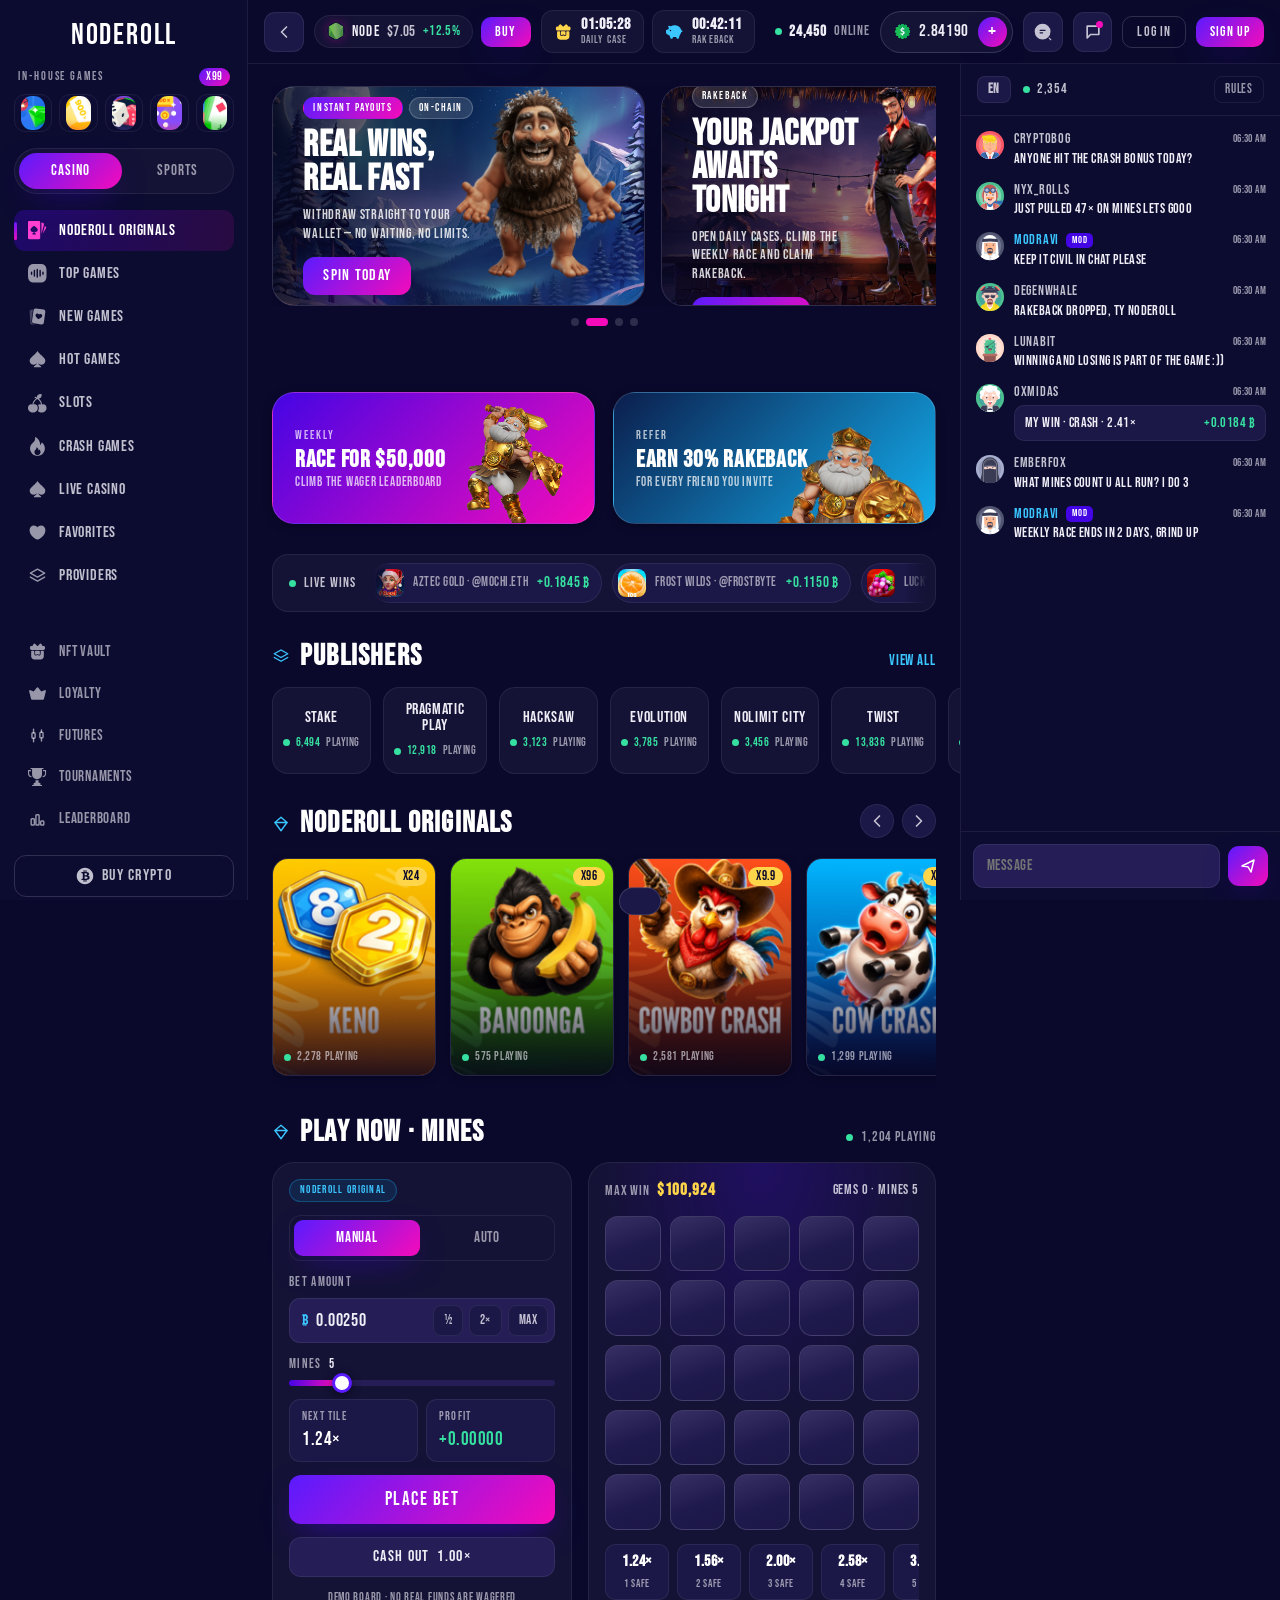
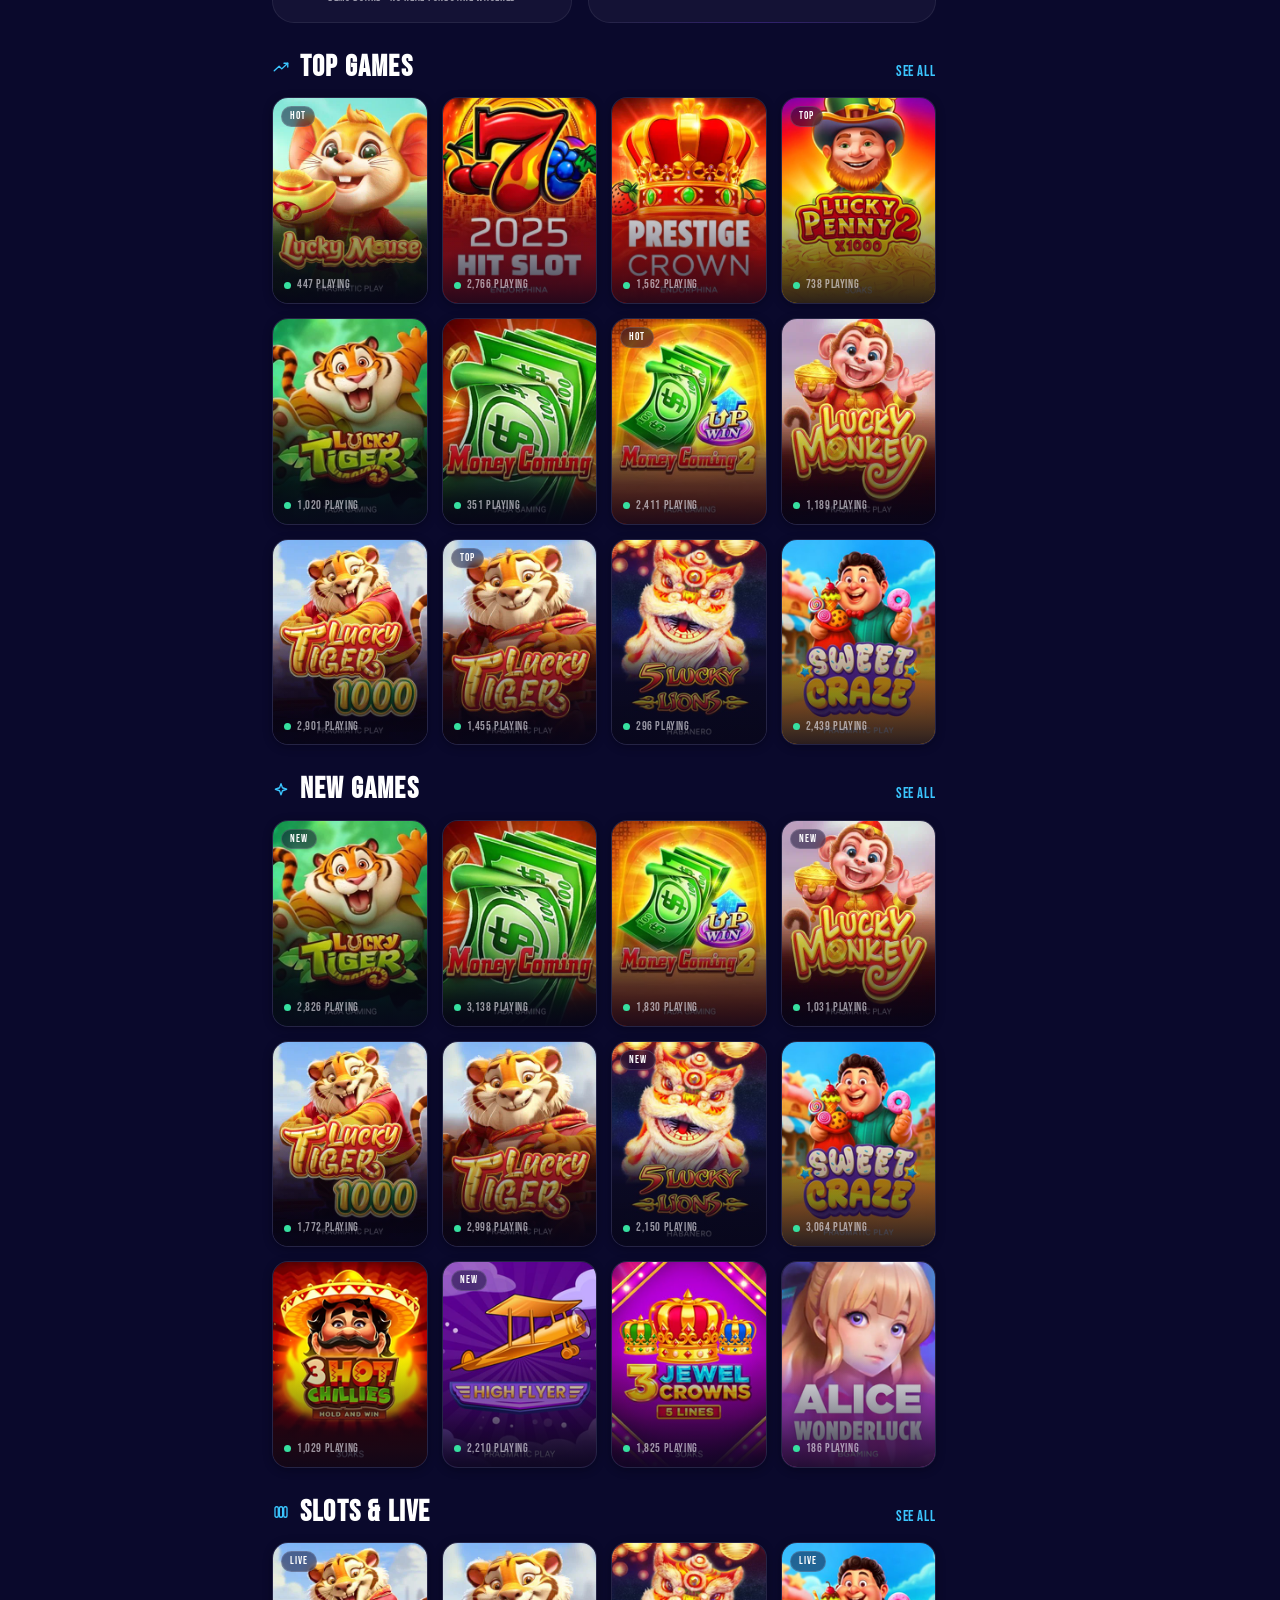
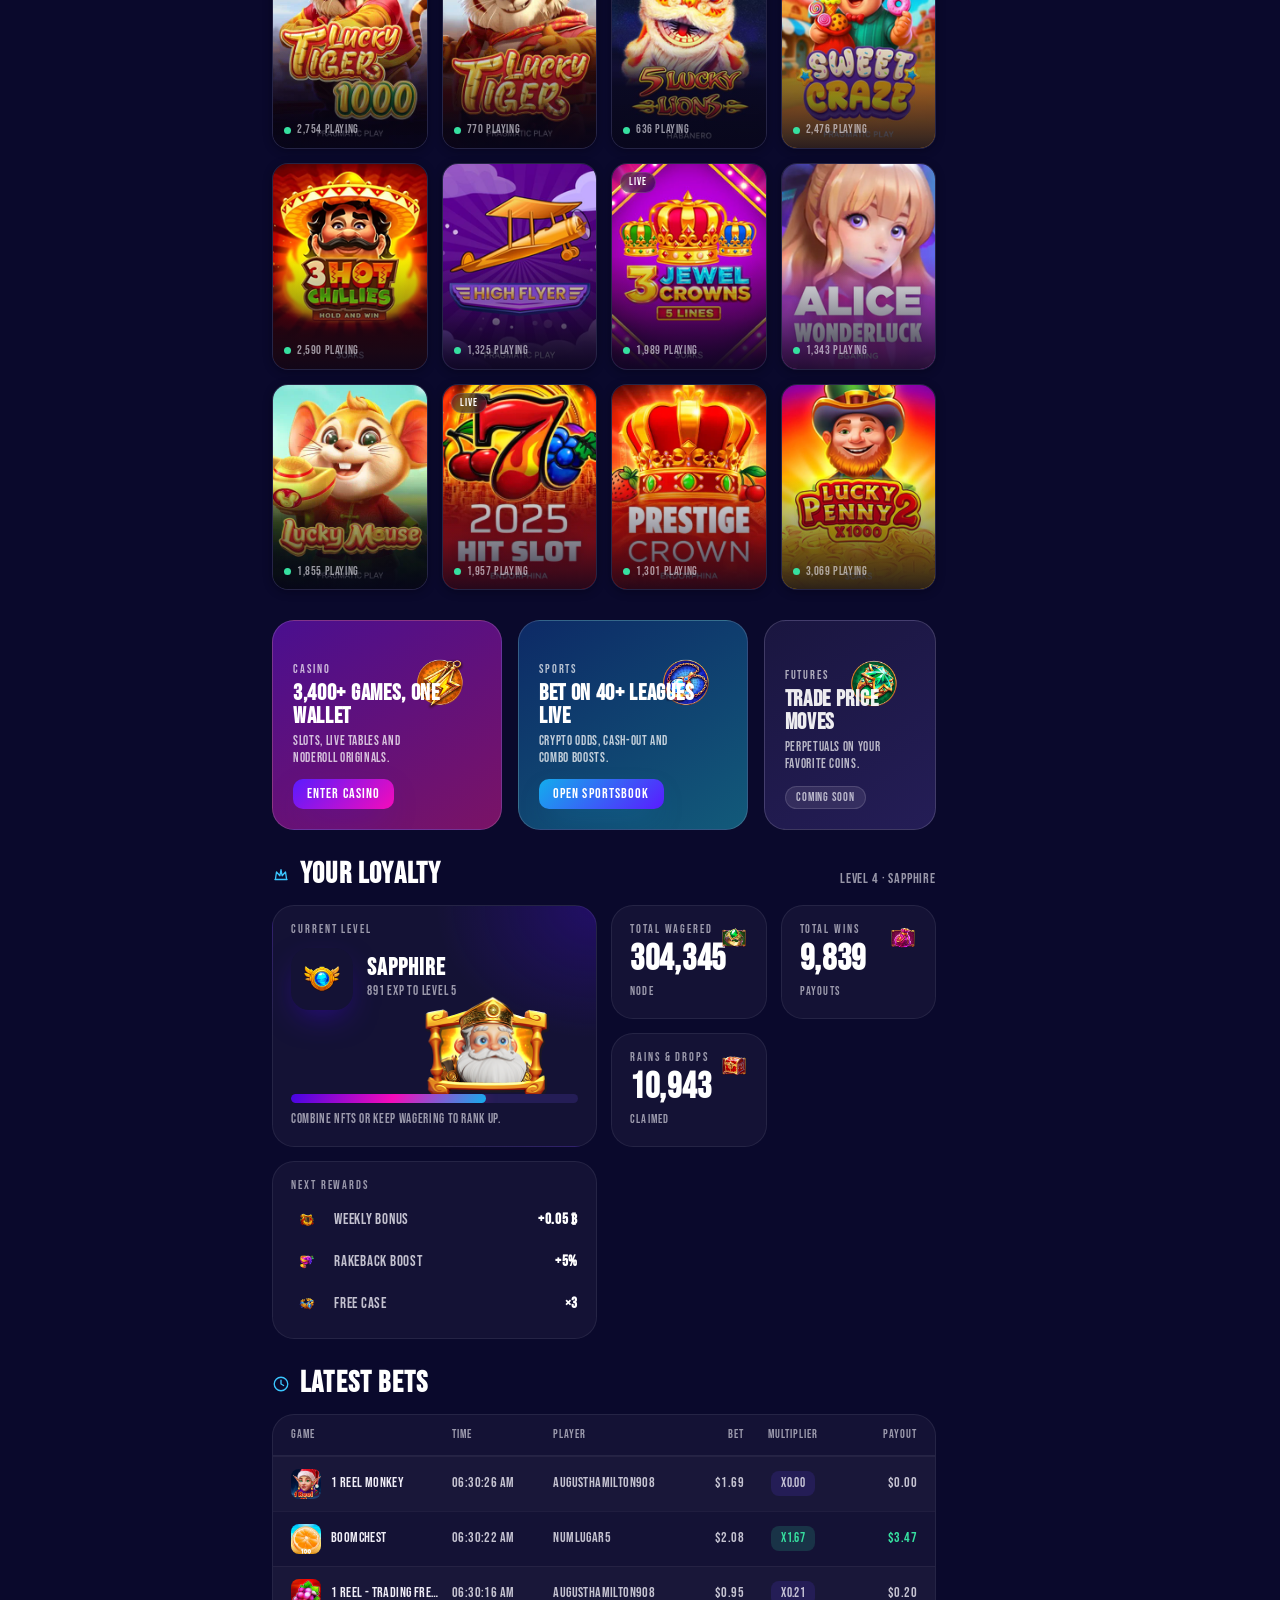
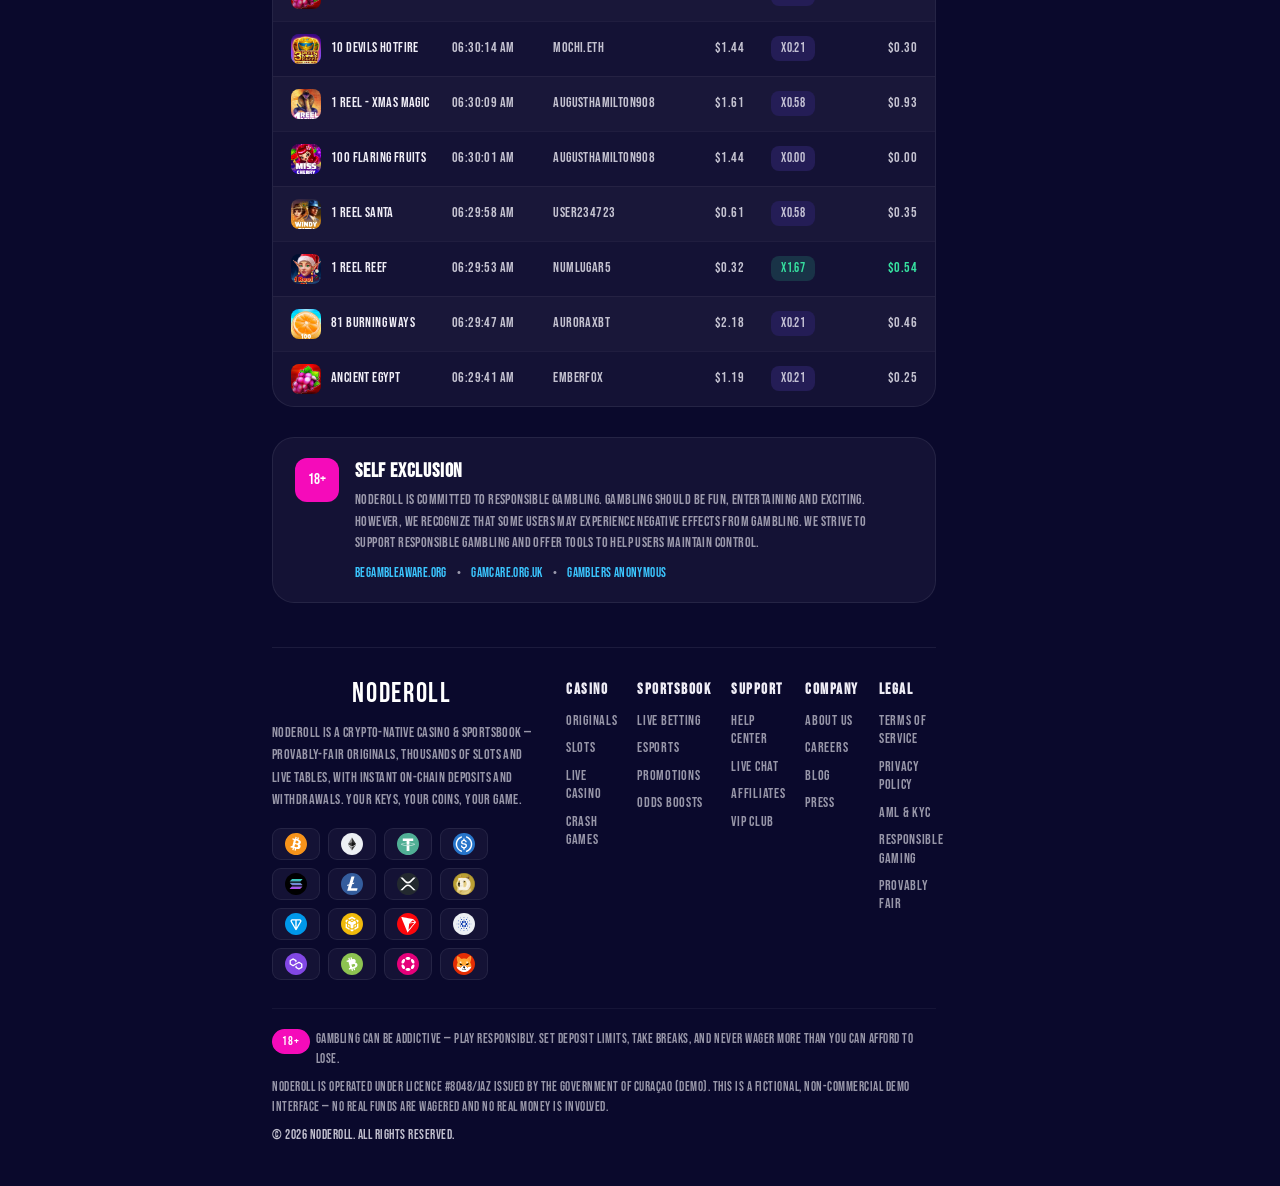
==== index.html @ e22263ff "Add publishers, latest bets, self-exclusion, sidebar actions + more - #1 Mines board characters (lef" ====
<!DOCTYPE html>
<html lang="en">
<head>
<meta charset="UTF-8" />
<meta name="viewport" content="width=device-width, initial-scale=1.0" />
<title>NodeRoll — Crypto Casino &amp; Sportsbook</title>
<meta name="description" content="NodeRoll — a crypto-native casino. Provably-fair originals, thousands of slots, live games and instant on-chain payouts." />
<meta name="color-scheme" content="dark" />
<meta name="theme-color" content="#0a092c" />

<link rel="preconnect" href="https://fonts.googleapis.com" />
<link rel="preconnect" href="https://fonts.gstatic.com" crossorigin />
<link href="https://fonts.googleapis.com/css2?family=Bebas+Neue&display=swap" rel="stylesheet" />
<link rel="stylesheet" href="assets/css/styles.css" />

<link rel="icon" href="data:image/svg+xml,%3Csvg xmlns='http://www.w3.org/2000/svg' viewBox='0 0 32 32'%3E%3Cdefs%3E%3ClinearGradient id='g' x1='0' y1='0' x2='1' y2='1'%3E%3Cstop offset='0' stop-color='%234405e4'/%3E%3Cstop offset='.55' stop-color='%23f50bba'/%3E%3Cstop offset='1' stop-color='%2313aded'/%3E%3C/linearGradient%3E%3C/defs%3E%3Crect x='2' y='2' width='28' height='28' rx='9' fill='url(%23g)'/%3E%3Cg fill='%230a092c'%3E%3Ccircle cx='12' cy='12' r='2.4'/%3E%3Ccircle cx='20' cy='12' r='2.4'/%3E%3Ccircle cx='12' cy='20' r='2.4'/%3E%3Ccircle cx='20' cy='20' r='2.4'/%3E%3C/g%3E%3C/svg%3E" />
</head>
<body>

<!-- ===================== ICON SPRITE (outline, 24x24) ===================== -->
<svg width="0" height="0" style="position:absolute" aria-hidden="true" focusable="false"><defs>
<symbol id="ic-diamond" viewBox="0 0 24 24"><path d="M12 3 20 10 12 21 4 10Z"/><path d="M4 10h16"/></symbol>
<symbol id="ic-trend" viewBox="0 0 24 24"><path d="M3 17 9.5 11l3.5 3.5L21 7"/><path d="M16 7h5v5"/></symbol>
<symbol id="ic-sparkle" viewBox="0 0 24 24"><path d="M12 3.5 13.9 9 19.5 11 13.9 13 12 18.5 10.1 13 4.5 11 10.1 9Z"/></symbol>
<symbol id="ic-flame" viewBox="0 0 24 24"><path d="M12 3c3 3.5 5 6 5 9a5 5 0 0 1-10 0c0-1.4.6-2.6 1.7-3.6C10 11 12 9.2 12 3Z"/></symbol>
<symbol id="ic-slots" viewBox="0 0 24 24"><rect x="4" y="5" width="4.4" height="14" rx="2"/><rect x="9.8" y="5" width="4.4" height="14" rx="2"/><rect x="15.6" y="5" width="4.4" height="14" rx="2"/></symbol>
<symbol id="ic-rocket" viewBox="0 0 24 24"><path d="M5 19c0-3 1-5.5 3.2-7.7C11 8.5 15 6.5 19.5 6.5 19.5 11 17.5 15 14.7 17.8 12.5 20 10 21 7 21"/><circle cx="14.5" cy="9.5" r="1.6"/><path d="M5 19l2.5-1M5 19l1-2.5"/></symbol>
<symbol id="ic-live" viewBox="0 0 24 24"><circle cx="12" cy="12" r="2.4"/><path d="M7.6 7.6a6 6 0 0 0 0 8.8M16.4 7.6a6 6 0 0 1 0 8.8"/></symbol>
<symbol id="ic-star" viewBox="0 0 24 24"><path d="M12 4 14.3 9.2 20 9.7 15.7 13.5 17 19 12 16.2 7 19 8.3 13.5 4 9.7 9.7 9.2Z"/></symbol>
<symbol id="ic-layers" viewBox="0 0 24 24"><path d="M12 4 21 9 12 14 3 9Z"/><path d="M3 14l9 5 9-5"/></symbol>
<symbol id="ic-hexagon" viewBox="0 0 24 24"><path d="M12 3 20 7.5v9L12 21 4 16.5v-9Z"/></symbol>
<symbol id="ic-crown" viewBox="0 0 24 24"><path d="M4 18h16M4.5 18 6 8l4.5 5L12 5l1.5 8L18 8l1.5 10"/></symbol>
<symbol id="ic-candles" viewBox="0 0 24 24"><path d="M7 4v4.5M7 15.5V20M17 5v3M17 15v4"/><rect x="5" y="8.5" width="4" height="7" rx="1.2"/><rect x="15" y="8" width="4" height="7" rx="1.2"/></symbol>
<symbol id="ic-trophy" viewBox="0 0 24 24"><path d="M8 4h8v4a4 4 0 0 1-8 0Z"/><path d="M8 6H5a3 3 0 0 0 3 3M16 6h3a3 3 0 0 1-3 3M12 12v4M9 20h6M10 16h4"/></symbol>
<symbol id="ic-rank" viewBox="0 0 24 24"><rect x="4" y="11" width="4" height="8" rx="1"/><rect x="10" y="6" width="4" height="13" rx="1"/><rect x="16" y="14" width="4" height="5" rx="1"/></symbol>
<symbol id="ic-dice" viewBox="0 0 24 24"><rect x="4" y="4" width="16" height="16" rx="4"/><circle cx="9" cy="9" r="1.3" fill="currentColor"/><circle cx="15" cy="15" r="1.3" fill="currentColor"/><circle cx="12" cy="12" r="1.3" fill="currentColor"/></symbol>
<symbol id="ic-plinko" viewBox="0 0 24 24"><g fill="currentColor"><circle cx="12" cy="5" r="1.2"/><circle cx="9" cy="10" r="1.2"/><circle cx="15" cy="10" r="1.2"/><circle cx="6" cy="15" r="1.2"/><circle cx="12" cy="15" r="1.2"/><circle cx="18" cy="15" r="1.2"/></g><path d="M5 20h14"/></symbol>
<symbol id="ic-cards" viewBox="0 0 24 24"><rect x="7" y="5" width="10" height="14" rx="2"/><path d="M12 15.5 9.2 12.8a1.9 1.9 0 1 1 2.8-1 1.9 1.9 0 1 1 2.8 1Z" fill="currentColor"/></symbol>
<symbol id="ic-gift" viewBox="0 0 24 24"><rect x="4" y="9" width="16" height="11" rx="2"/><path d="M4 13h16M12 9v11M12 9C9.5 9 7.5 4.5 12 6.2 16.5 4.5 14.5 9 12 9Z"/></symbol>
<symbol id="ic-spade" viewBox="0 0 24 24"><path d="M12 4c3 4 7 6 7 9a3.4 3.4 0 0 1-5.6 2.6C13.6 17.4 14 18.6 15.2 20H8.8c1.2-1.4 1.6-2.6 1.8-4.4A3.4 3.4 0 0 1 5 13c0-3 4-5 7-9Z" fill="currentColor"/></symbol>
<symbol id="ic-ball" viewBox="0 0 24 24"><circle cx="12" cy="12" r="8"/><path d="M12 8.2 15 10.4 13.9 14h-3.8L9 10.4Z" fill="currentColor"/><path d="M12 4v4.2M5 9.5l3.8 2.8M19 9.5l-3.8 2.8M8.2 19l1.9-5M15.8 19l-1.9-5"/></symbol>
<symbol id="ic-coin" viewBox="0 0 24 24"><circle cx="12" cy="12" r="8"/><path d="M10 9h3.5a1.8 1.8 0 0 1 0 3.6H10M10 12.6h4a1.8 1.8 0 0 1 0 3.4H10V8.5"/></symbol>
<symbol id="ic-search" viewBox="0 0 24 24"><circle cx="11" cy="11" r="7"/><path d="m20 20-3.2-3.2"/></symbol>
<symbol id="ic-chat" viewBox="0 0 24 24"><path d="M5 5h14v10H9l-4 4Z"/></symbol>
<symbol id="ic-menu" viewBox="0 0 24 24"><path d="M4 7h16M4 12h16M4 17h16"/></symbol>
<symbol id="ic-chevL" viewBox="0 0 24 24"><path d="m15 6-6 6 6 6"/></symbol>
<symbol id="ic-chevR" viewBox="0 0 24 24"><path d="m9 6 6 6-6 6"/></symbol>
<symbol id="ic-send" viewBox="0 0 24 24"><path d="M4 12 20 4l-4 16-4-7-8-1Z"/></symbol>
<symbol id="ic-wheel" viewBox="0 0 24 24"><circle cx="12" cy="12" r="8"/><path d="M12 4v16M4 12h16M6.3 6.3 17.7 17.7M17.7 6.3 6.3 17.7"/></symbol>
<symbol id="ic-headset" viewBox="0 0 24 24"><path d="M5 13a7 7 0 0 1 14 0"/><rect x="3.5" y="13" width="3.5" height="6" rx="1.4"/><rect x="17" y="13" width="3.5" height="6" rx="1.4"/><path d="M19 19a3 3 0 0 1-3 3h-2.5"/></symbol>
<symbol id="ic-globe" viewBox="0 0 24 24"><circle cx="12" cy="12" r="9"/><path d="M3 12h18M12 3c2.6 2.7 2.6 15.3 0 18M12 3c-2.6 2.7-2.6 15.3 0 18"/></symbol>
<symbol id="ic-shield" viewBox="0 0 24 24"><path d="M12 3 20 6v6c0 4.4-3.2 7.6-8 9-4.8-1.4-8-4.6-8-9V6Z"/></symbol>
<symbol id="ic-clock" viewBox="0 0 24 24"><circle cx="12" cy="12" r="9"/><path d="M12 7v5l3.5 2"/></symbol>
<symbol id="ic-grid" viewBox="0 0 24 24"><rect x="4" y="4" width="7" height="7" rx="1.6"/><rect x="13" y="4" width="7" height="7" rx="1.6"/><rect x="4" y="13" width="7" height="7" rx="1.6"/><rect x="13" y="13" width="7" height="7" rx="1.6"/></symbol>
</defs></svg>

<a class="skip-link" href="#lobby">Skip to content</a>

<div class="app">

  <!-- ============================= SIDEBAR ============================= -->
  <aside class="sidebar" id="sidebar" aria-label="Primary">
    <div class="sidebar__inner">

      <a class="logo" href="#" aria-label="NodeRoll home">NodeRoll</a>

      <section class="ingames" aria-label="In-house games">
        <div class="ingames__head">
          <span class="eyebrow">In-house games</span>
          <span class="chip chip--mini">x99</span>
        </div>
        <div class="ingames__strip" id="ingameStrip"><!-- JS --></div>
      </section>

      <div class="seg" role="tablist" aria-label="Mode">
        <button class="seg__btn is-active" role="tab" aria-selected="true" data-mode="casino">Casino</button>
        <button class="seg__btn" role="tab" aria-selected="false" data-mode="sports">Sports</button>
      </div>

      <nav class="nav" aria-label="Casino sections">
        <a class="nav__item is-active" href="#originals" data-nav="originals"><span class="nav__ic"><svg class="ic"><use href="#ic-diamond"/></svg></span> NodeRoll Originals</a>
        <a class="nav__item" href="#top" data-nav="top-games"><span class="nav__ic"><svg class="ic"><use href="#ic-trend"/></svg></span> Top Games</a>
        <a class="nav__item" href="#new" data-nav="new-games"><span class="nav__ic"><svg class="ic"><use href="#ic-sparkle"/></svg></span> New Games</a>
        <a class="nav__item" href="#top" data-nav="hot-games"><span class="nav__ic"><svg class="ic"><use href="#ic-flame"/></svg></span> Hot Games</a>
        <a class="nav__item" href="#slots" data-nav="slots"><span class="nav__ic"><svg class="ic"><use href="#ic-slots"/></svg></span> Slots</a>
        <a class="nav__item" href="#originals" data-nav="crash-games"><span class="nav__ic"><svg class="ic"><use href="#ic-rocket"/></svg></span> Crash Games</a>
        <a class="nav__item" href="#slots" data-nav="live-casino"><span class="nav__ic"><svg class="ic"><use href="#ic-live"/></svg></span> Live Casino</a>
        <a class="nav__item" href="#top" data-nav="favorites"><span class="nav__ic"><svg class="ic"><use href="#ic-star"/></svg></span> Favorites</a>
        <a class="nav__item" href="#slots" data-nav="providers"><span class="nav__ic"><svg class="ic"><use href="#ic-layers"/></svg></span> Providers</a>
      </nav>

      <div class="nav__divider"></div>

      <nav class="nav nav--secondary" aria-label="More">
        <a class="nav__item" href="#loyalty" data-nav="nft-vault"><span class="nav__ic"><svg class="ic"><use href="#ic-hexagon"/></svg></span> NFT Vault</a>
        <a class="nav__item" href="#loyalty" data-nav="loyalty"><span class="nav__ic"><svg class="ic"><use href="#ic-crown"/></svg></span> Loyalty</a>
        <a class="nav__item" href="#promos" data-nav="futures"><span class="nav__ic"><svg class="ic"><use href="#ic-candles"/></svg></span> Futures</a>
        <a class="nav__item" href="#promos" data-nav="tournaments"><span class="nav__ic"><svg class="ic"><use href="#ic-trophy"/></svg></span> Tournaments</a>
        <a class="nav__item" href="#loyalty" data-nav="leaderboard"><span class="nav__ic"><svg class="ic"><use href="#ic-rank"/></svg></span> Leaderboard</a>
      </nav>

      <a class="btn btn--ghost btn--block buycrypto" href="#" data-ui="buy-crypto"><svg class="ic"><use href="#ic-coin"/></svg> Buy Crypto</a>

      <div class="sidebar__actions">
        <button class="sbtn" type="button"><svg class="ic"><use href="#ic-headset"/></svg> Support</button>
        <button class="sbtn" type="button"><svg class="ic"><use href="#ic-globe"/></svg> English</button>
      </div>

      <div class="sidebar__foot">
        <a href="#">Terms</a><span aria-hidden="true">·</span><a href="#">Privacy</a><span aria-hidden="true">·</span><a href="#">Fairness</a>
      </div>
    </div>
  </aside>

  <!-- ============================ MAIN REGION ========================== -->
  <div class="main-region">

    <header class="topbar">
      <button class="iconbtn topbar__menu" id="menuBtn" data-topnav="menu" aria-label="Toggle navigation" aria-expanded="false"><svg class="ic"><use href="#ic-menu"/></svg></button>
      <button class="iconbtn topbar__collapse" id="sidebarToggle" aria-label="Collapse sidebar" aria-expanded="true"><svg class="ic"><use href="#ic-chevL"/></svg></button>

      <div class="coin">
        <span class="coin__mark" data-ui="node" aria-hidden="true"></span>
        <span class="coin__name">NODE</span>
        <span class="coin__price">$7.05</span>
        <span class="coin__delta">+12.5%</span>
      </div>
      <a class="btn btn--primary btn--sm coin__buy" href="#">Buy</a>

      <div class="gifts" aria-label="Active bonuses">
        <div class="gift"><span class="gift__ic" data-topnav="daily-case"><svg class="ic"><use href="#ic-gift"/></svg></span><span class="gift__t"><b data-countdown="3935">01:05:35</b><small>Daily case</small></span></div>
        <div class="gift gift--alt"><span class="gift__ic" data-topnav="rakeback"><svg class="ic"><use href="#ic-coin"/></svg></span><span class="gift__t"><b data-countdown="2538">00:42:18</b><small>Rakeback</small></span></div>
      </div>

      <div class="topbar__spacer"></div>

      <div class="onlinestat" title="Players online"><span class="dot dot--live"></span><b id="onlineCount">24,318</b> online</div>

      <div class="balance">
        <span class="balance__cur" data-ui="currency" aria-hidden="true">₿</span>
        <span class="balance__amt" id="balanceAmt">2.84190</span>
        <button class="balance__add" aria-label="Deposit">+</button>
      </div>

      <button class="iconbtn" data-topnav="search" aria-label="Search"><svg class="ic"><use href="#ic-search"/></svg></button>
      <button class="iconbtn iconbtn--chat" id="chatToggle" aria-label="Toggle chat" aria-expanded="true"><svg class="ic"><use href="#ic-chat"/></svg><span class="iconbtn__dot"></span></button>

      <a class="btn btn--ghost btn--sm hide-sm" href="#">Log in</a>
      <a class="btn btn--primary btn--sm" href="#">Sign up</a>
    </header>

    <div class="content-grid" id="contentGrid">

      <main class="content" id="lobby">

        <!-- ---------- HERO: layered peek-carousel (bg + character + text) ---------- -->
        <section class="hero" aria-label="Featured" id="hero">
          <div class="hero__track" id="heroTrack"><!-- JS: slides --></div>
          <div class="hero__dots" id="heroDots" aria-label="Choose banner"></div>
        </section>

        <div class="promo-row">
          <a class="spromo spromo--a" href="#" data-promo="race">
            <div class="spromo__txt"><span class="eyebrow">Weekly</span><h3>Race for $50,000</h3><p>Climb the wager leaderboard</p></div>
          </a>
          <a class="spromo spromo--b" href="#" data-promo="refer">
            <div class="spromo__txt"><span class="eyebrow">Refer</span><h3>Earn 30% rakeback</h3><p>For every friend you invite</p></div>
          </a>
        </div>

        <!-- ---------------------- WINNERS LIVE FEED ---------------------- -->
        <section class="ticker" aria-label="Live wins">
          <span class="ticker__label"><span class="dot dot--live"></span> Live wins</span>
          <div class="ticker__viewport"><ul class="ticker__track" id="winTrack"><!-- JS --></ul></div>
        </section>

        <!-- ----------------------- GAME PUBLISHERS ----------------------- -->
        <section class="section" id="publishers">
          <div class="section__head"><h2 class="section__title"><svg class="ic section__ic"><use href="#ic-layers"/></svg>Publishers</h2><a class="section__all" href="#">View all</a></div>
          <div class="pubs" id="pubRow">
            <a class="pub" href="#" data-publisher="stake"><span class="pub__logo">Stake</span><span class="pub__meta"><span class="dot dot--live"></span><b>0</b> playing</span></a>
            <a class="pub" href="#" data-publisher="pragmatic"><span class="pub__logo">Pragmatic Play</span><span class="pub__meta"><span class="dot dot--live"></span><b>0</b> playing</span></a>
            <a class="pub" href="#" data-publisher="hacksaw"><span class="pub__logo">Hacksaw</span><span class="pub__meta"><span class="dot dot--live"></span><b>0</b> playing</span></a>
            <a class="pub" href="#" data-publisher="evolution"><span class="pub__logo">Evolution</span><span class="pub__meta"><span class="dot dot--live"></span><b>0</b> playing</span></a>
            <a class="pub" href="#" data-publisher="nolimit"><span class="pub__logo">Nolimit City</span><span class="pub__meta"><span class="dot dot--live"></span><b>0</b> playing</span></a>
            <a class="pub" href="#" data-publisher="twist"><span class="pub__logo">Twist</span><span class="pub__meta"><span class="dot dot--live"></span><b>0</b> playing</span></a>
            <a class="pub" href="#" data-publisher="massive"><span class="pub__logo">Massive</span><span class="pub__meta"><span class="dot dot--live"></span><b>0</b> playing</span></a>
            <a class="pub" href="#" data-publisher="paperclip"><span class="pub__logo">Paperclip</span><span class="pub__meta"><span class="dot dot--live"></span><b>0</b> playing</span></a>
          </div>
        </section>

        <!-- ----------------------- NODEROLL ORIGINALS --------------------- -->
        <section class="section" id="originals">
          <div class="section__head">
            <h2 class="section__title"><svg class="ic section__ic"><use href="#ic-diamond"/></svg>NodeRoll Originals</h2>
            <div class="rail__nav">
              <button class="iconbtn iconbtn--round" data-rail="origRail" data-dir="-1" aria-label="Scroll left"><svg class="ic"><use href="#ic-chevL"/></svg></button>
              <button class="iconbtn iconbtn--round" data-rail="origRail" data-dir="1" aria-label="Scroll right"><svg class="ic"><use href="#ic-chevR"/></svg></button>
            </div>
          </div>
          <div class="rail" id="origRail"><!-- JS --></div>
        </section>

        <!-- --------------------- FEATURED: MINES BOARD -------------------- -->
        <section class="section" id="play" aria-label="Featured game — Mines">
          <div class="section__head">
            <h2 class="section__title"><svg class="ic section__ic"><use href="#ic-diamond"/></svg>Play now · Mines</h2>
            <span class="section__meta"><span class="dot dot--live"></span> 1,204 playing</span>
          </div>

          <div class="game">
            <form class="panel" id="minesPanel" autocomplete="off" onsubmit="return false">
              <span class="panel__tag">NodeRoll Original</span>
              <div class="seg seg--full" role="group" aria-label="Bet mode">
                <button class="seg__btn is-active" type="button">Manual</button>
                <button class="seg__btn" type="button">Auto</button>
              </div>

              <label class="field">
                <span class="field__label">Bet amount</span>
                <span class="field__row">
                  <span class="field__cur" aria-hidden="true">₿</span>
                  <input class="field__input" id="betInput" inputmode="decimal" value="0.00250" aria-label="Bet amount" />
                  <button class="field__chip" type="button" data-bet="half">½</button>
                  <button class="field__chip" type="button" data-bet="double">2×</button>
                  <button class="field__chip" type="button" data-bet="max">Max</button>
                </span>
              </label>

              <label class="field">
                <span class="field__label">Mines <em id="mineCountLabel">5</em></span>
                <input class="range" id="mineRange" type="range" min="1" max="24" value="5" aria-label="Number of mines" />
              </label>

              <dl class="payout">
                <div><dt>Next tile</dt><dd id="nextMult">1.21×</dd></div>
                <div><dt>Profit</dt><dd id="profitOut">+0.00053</dd></div>
              </dl>

              <button class="btn btn--primary btn--block btn--lg" id="betBtn" type="button">Place bet</button>
              <button class="btn btn--quiet btn--block" id="cashBtn" type="button" hidden>Cash out <span id="cashMult">1.00×</span></button>
              <p class="panel__note">Demo board · no real funds are wagered</p>
            </form>

            <div class="board">
              <span class="board__char board__char--left" data-mines="left" aria-hidden="true"></span>
              <span class="board__char board__char--right" data-mines="right" aria-hidden="true"></span>
              <div class="board__top">
                <span class="board__win">Max win <b>$100,924</b></span>
                <span class="board__safe" id="safeCount">Gems 0 · Mines 5</span>
              </div>
              <div class="mines" id="minesGrid" aria-label="Mines board"><!-- JS --></div>
              <div class="multibar" id="multibar"><!-- JS --></div>
            </div>
          </div>
        </section>

        <!-- -------------------------- TOP GAMES -------------------------- -->
        <section class="section" id="top">
          <div class="section__head"><h2 class="section__title"><svg class="ic section__ic"><use href="#ic-trend"/></svg>Top Games</h2><a class="section__all" href="#">See all</a></div>
          <div class="grid" id="topGrid"><!-- JS --></div>
        </section>

        <section class="section" id="new">
          <div class="section__head"><h2 class="section__title"><svg class="ic section__ic"><use href="#ic-sparkle"/></svg>New Games</h2><a class="section__all" href="#">See all</a></div>
          <div class="grid" id="newGrid"><!-- JS --></div>
        </section>

        <section class="section" id="slots">
          <div class="section__head"><h2 class="section__title"><svg class="ic section__ic"><use href="#ic-slots"/></svg>Slots &amp; Live</h2><a class="section__all" href="#">See all</a></div>
          <div class="grid" id="slotGrid"><!-- JS --></div>
        </section>

        <!-- ----------------- PROMO TRIO (distinct, not generic) ---------- -->
        <section class="section" id="promos">
          <div class="promos">
            <a class="pcard pcard--casino" href="#">
              <span class="pcard__art" data-feature="casino"><svg class="ic"><use href="#ic-spade"/></svg></span>
              <div class="pcard__body">
                <span class="eyebrow">Casino</span><h3>3,400+ games, one wallet</h3>
                <p>Slots, live tables and NodeRoll originals.</p>
                <span class="btn btn--primary btn--sm">Enter casino</span>
              </div>
            </a>
            <a class="pcard pcard--sports" href="#">
              <span class="pcard__art" data-feature="sports"><svg class="ic"><use href="#ic-ball"/></svg></span>
              <div class="pcard__body">
                <span class="eyebrow">Sports</span><h3>Bet on 40+ leagues live</h3>
                <p>Crypto odds, cash-out and combo boosts.</p>
                <span class="btn btn--neon btn--sm">Open sportsbook</span>
              </div>
            </a>
            <div class="pcard pcard--soon" aria-disabled="true">
              <span class="pcard__art" data-feature="futures"><svg class="ic"><use href="#ic-candles"/></svg></span>
              <div class="pcard__body">
                <span class="eyebrow">Futures</span><h3>Trade price moves</h3>
                <p>Perpetuals on your favorite coins.</p>
                <span class="badge badge--soon">Coming soon</span>
              </div>
            </div>
          </div>
        </section>

        <!-- ------------------------ LOYALTY BENTO ------------------------ -->
        <section class="section" id="loyalty">
          <div class="section__head"><h2 class="section__title"><svg class="ic section__ic"><use href="#ic-crown"/></svg>Your loyalty</h2><span class="section__meta">Level 4 · Sapphire</span></div>
          <div class="bento">
            <article class="tile tile--level">
              <span class="eyebrow">Current level</span>
              <span class="level__char" data-level="character" aria-hidden="true"></span>
              <div class="level">
                <span class="level__badge" data-level="badge" aria-hidden="true">04</span>
                <div class="level__meta"><strong>Sapphire</strong><span>891 EXP to Level 5</span></div>
              </div>
              <div class="progress" role="progressbar" aria-valuenow="68" aria-valuemin="0" aria-valuemax="100" aria-label="Level progress"><span style="--p:68%"></span></div>
              <p class="tile__hint">Combine NFTs or keep wagering to rank up.</p>
            </article>

            <article class="tile tile--stat"><span class="tile__ic" data-stat="wagered" aria-hidden="true"></span><span class="eyebrow">Total wagered</span><strong id="statWager">304,345</strong><span class="tile__sub">NODE</span></article>
            <article class="tile tile--stat"><span class="tile__ic" data-stat="wins" aria-hidden="true"></span><span class="eyebrow">Total wins</span><strong>9,839</strong><span class="tile__sub">payouts</span></article>
            <article class="tile tile--stat"><span class="tile__ic" data-stat="drops" aria-hidden="true"></span><span class="eyebrow">Rains &amp; drops</span><strong>10,943</strong><span class="tile__sub">claimed</span></article>

            <article class="tile tile--rewards">
              <span class="eyebrow">Next rewards</span>
              <ul class="rewards">
                <li><span class="rewards__ic rewards__ic--1" data-reward="weekly-bonus"><svg class="ic"><use href="#ic-gift"/></svg></span> Weekly bonus <b>+0.05 ₿</b></li>
                <li><span class="rewards__ic rewards__ic--2" data-reward="rakeback-boost"><svg class="ic"><use href="#ic-coin"/></svg></span> Rakeback boost <b>+5%</b></li>
                <li><span class="rewards__ic rewards__ic--3" data-reward="free-case"><svg class="ic"><use href="#ic-star"/></svg></span> Free case <b>×3</b></li>
              </ul>
            </article>
          </div>
        </section>

        <!-- ----------------------- LATEST BETS --------------------------- -->
        <section class="section" id="latest">
          <div class="section__head"><h2 class="section__title"><svg class="ic section__ic"><use href="#ic-clock"/></svg>Latest bets</h2></div>
          <div class="bets">
            <div class="bets__head" role="row">
              <span>Game</span><span>Time</span><span>Player</span><span class="bets__num">Bet</span><span class="bets__mid">Multiplier</span><span class="bets__num">Payout</span>
            </div>
            <ul class="bets__body" id="betsBody"><!-- JS --></ul>
          </div>
        </section>

        <!-- ----------------------- SELF EXCLUSION ------------------------ -->
        <section class="section" id="responsible">
          <div class="excl">
            <span class="excl__ic" aria-hidden="true">18+</span>
            <div class="excl__body">
              <h3 class="excl__title">Self exclusion</h3>
              <p class="excl__txt">NodeRoll is committed to responsible gambling. Gambling should be fun, entertaining and exciting. However, we recognize that some users may experience negative effects from gambling. We strive to support responsible gambling and offer tools to help users maintain control.</p>
              <div class="excl__links"><a href="#">BeGambleAware.org</a><span aria-hidden="true">•</span><a href="#">GamCare.org.uk</a><span aria-hidden="true">•</span><a href="#">Gamblers Anonymous</a></div>
            </div>
          </div>
        </section>

        <footer class="footer">
          <div class="footer__top">
            <div class="footer__brand">
              <span class="logo footer__logo">NodeRoll</span>
              <p class="footer__desc">NodeRoll is a crypto-native casino &amp; sportsbook — provably-fair originals, thousands of slots and live tables, with instant on-chain deposits and withdrawals. Your keys, your coins, your game.</p>
              <div class="footer__pay" aria-label="Accepted crypto">
                <span class="pay" data-coin="btc">BTC</span>
                <span class="pay" data-coin="eth">ETH</span>
                <span class="pay" data-coin="usdt">USDT</span>
                <span class="pay" data-coin="usdc">USDC</span>
                <span class="pay" data-coin="sol">SOL</span>
                <span class="pay" data-coin="ltc">LTC</span>
                <span class="pay" data-coin="xrp">XRP</span>
                <span class="pay" data-coin="doge">DOGE</span>
                <span class="pay" data-coin="ton">TON</span>
                <span class="pay" data-coin="bnb">BNB</span>
                <span class="pay" data-coin="trx">TRX</span>
                <span class="pay" data-coin="ada">ADA</span>
                <span class="pay" data-coin="matic">MATIC</span>
                <span class="pay" data-coin="bch">BCH</span>
                <span class="pay" data-coin="dot">DOT</span>
                <span class="pay" data-coin="shiba">SHIB</span>
              </div>
            </div>
            <nav class="footer__nav" aria-label="Footer">
              <div class="footer__col">
                <h4 class="footer__h">Casino</h4>
                <a href="#originals">Originals</a><a href="#slots">Slots</a><a href="#slots">Live Casino</a><a href="#originals">Crash Games</a>
              </div>
              <div class="footer__col">
                <h4 class="footer__h">Sportsbook</h4>
                <a href="#">Live betting</a><a href="#">Esports</a><a href="#">Promotions</a><a href="#">Odds boosts</a>
              </div>
              <div class="footer__col">
                <h4 class="footer__h">Support</h4>
                <a href="#">Help center</a><a href="#">Live chat</a><a href="#">Affiliates</a><a href="#">VIP club</a>
              </div>
              <div class="footer__col">
                <h4 class="footer__h">Company</h4>
                <a href="#">About us</a><a href="#">Careers</a><a href="#">Blog</a><a href="#">Press</a>
              </div>
              <div class="footer__col">
                <h4 class="footer__h">Legal</h4>
                <a href="#">Terms of Service</a><a href="#">Privacy Policy</a><a href="#">AML &amp; KYC</a><a href="#">Responsible Gaming</a><a href="#">Provably Fair</a>
              </div>
            </nav>
          </div>
          <div class="footer__bar">
            <p class="footer__legal"><span class="badge badge--age">18+</span> Gambling can be addictive — play responsibly. Set deposit limits, take breaks, and never wager more than you can afford to lose.</p>
            <p class="footer__license">NodeRoll is operated under licence #8048/JAZ issued by the Government of Curaçao (demo). This is a fictional, non-commercial demo interface — no real funds are wagered and no real money is involved.</p>
            <p class="footer__copy">© 2026 NodeRoll. All rights reserved.</p>
          </div>
        </footer>

      </main>

      <!-- ------------------------------ CHAT ------------------------------ -->
      <aside class="chat" id="chat" aria-label="Community chat">
        <div class="chat__head">
          <span class="chat__lang"><b>EN</b></span>
          <span class="chat__online"><span class="dot dot--live"></span> 2,354</span>
          <button class="chat__rules" type="button">Rules</button>
        </div>
        <ul class="chat__list" id="chatList"><!-- JS --></ul>
        <form class="chat__input" id="chatForm" onsubmit="return false">
          <input id="chatField" placeholder="Message" aria-label="Chat message" maxlength="140" />
          <button class="chat__send" type="submit" aria-label="Send"><svg class="ic"><use href="#ic-send"/></svg></button>
        </form>
      </aside>

    </div><!-- /content-grid -->
  </div><!-- /main-region -->
</div><!-- /app -->

<div class="toast" id="toast" role="status" aria-live="polite"></div>

<script src="assets/js/art.js" defer></script>
<script src="assets/js/main.js" defer></script>
</body>
</html>
---- assets/css/styles.css ----
/* ============================================================
   NodeRoll — Crypto Casino
   Brand palette (exact):
     MIDNIGHT #0a092c   base / page background  (darkest)
     TWILIGHT #33264a   surfaces
     PLASMA   #4405e4   primary
     PULSE    #f50bba   accent
     NEON     #13aded   accent
     VAPOR    #efedf6   ink (light text)
   Font: Bebas Neue ONLY (all-caps display). Hierarchy is built
   from size · color · spacing · weight-substitutes, not families.
   ============================================================ */

/* ----------------------------- tokens ----------------------------- */
:root{
  /* brand */
  --midnight:#0a092c;
  --twilight:#33264a;
  --plasma:#4405e4;
  --pulse:#f50bba;
  --neon:#13aded;
  --vapor:#efedf6;

  /* surfaces derived between midnight and twilight (cool, on-hue) */
  --bg:#0a092c;
  --bg-2:#0c0b30;
  --surface:#141235;
  --surface-2:#1b1746;
  --surface-3:#241d56;       /* inputs / hover, toward twilight */
  --raised:#2a2150;

  /* lines */
  --line:rgba(239,237,246,.08);
  --line-2:rgba(239,237,246,.16);
  --line-soft:rgba(239,237,246,.05);

  /* ink (contrast-checked on --bg) */
  --ink:#efedf6;
  --ink-2:rgba(239,237,246,.80);
  --ink-3:rgba(239,237,246,.62);

  /* lighter brand tints for gradients/glow */
  --plasma-1:#5a1bff;
  --pulse-1:#ff3fd0;
  --neon-1:#3bc6ff;

  /* gradients */
  --grad-primary:linear-gradient(135deg,var(--plasma-1),var(--pulse));
  --grad-neon:linear-gradient(135deg,var(--neon),var(--plasma-1));
  --grad-tri:linear-gradient(120deg,var(--plasma) 0%,var(--pulse) 52%,var(--neon) 100%);

  /* radii */
  --r-xs:8px; --r-sm:12px; --r:16px; --r-lg:22px; --r-xl:28px; --r-pill:999px;

  /* shadows — tinted to the midnight hue, never pure black */
  --sh-1:0 2px 8px rgba(4,3,20,.45);
  --sh-2:0 14px 34px -16px rgba(4,3,20,.8);
  --sh-pop:0 24px 60px -22px rgba(4,3,20,.9);
  --glow-plasma:0 12px 34px -12px rgba(68,5,228,.7);
  --glow-pulse:0 12px 34px -12px rgba(245,11,186,.55);
  --glow-neon:0 12px 30px -12px rgba(19,173,237,.5);

  /* motion (emil curves) */
  --ease-out:cubic-bezier(.23,1,.32,1);
  --ease-io:cubic-bezier(.77,0,.175,1);
  --t-press:140ms;
  --t-pop:200ms;
  --t-panel:280ms;

  /* layout */
  --sidebar-w:248px;
  --chat-w:320px;
  --topbar-h:64px;

  /* z-scale (semantic, no magic 9999) */
  --z-base:1; --z-sticky:100; --z-chat:150; --z-dropdown:200;
  --z-backdrop:0; --z-grain:60; --z-toast:1100;
}

/* ----------------------------- reset ------------------------------ */
*,*::before,*::after{box-sizing:border-box}
*{margin:0}
html{-webkit-text-size-adjust:100%}
body{
  font-family:"Bebas Neue",system-ui,Arial,sans-serif;
  background:var(--bg);
  color:var(--ink);
  letter-spacing:.025em;
  line-height:1.32;
  -webkit-font-smoothing:antialiased;
  text-rendering:optimizeLegibility;
  min-height:100dvh;
  overflow-x:hidden;
}
img,svg{display:block;max-width:100%}
a{color:inherit;text-decoration:none}
button,input{font:inherit;color:inherit;letter-spacing:inherit}
button{background:none;border:0;cursor:pointer}
ul{list-style:none;padding:0}
:focus-visible{outline:2px solid var(--neon-1);outline-offset:2px;border-radius:6px}
::selection{background:var(--pulse);color:#fff}

/* thin brand scrollbars */
*{scrollbar-width:thin;scrollbar-color:var(--raised) transparent}
*::-webkit-scrollbar{width:8px;height:8px}
*::-webkit-scrollbar-thumb{background:var(--raised);border-radius:99px}
*::-webkit-scrollbar-thumb:hover{background:#3a2d6b}

.skip-link{position:fixed;left:12px;top:-60px;z-index:var(--z-toast);background:var(--plasma);color:#fff;
  padding:10px 16px;border-radius:var(--r-sm);transition:top var(--t-pop) var(--ease-out)}
.skip-link:focus{top:12px}

/* solid background: base colour is var(--bg) on <body>; no gradient backdrop */

/* ============================= primitives ============================ */
.eyebrow{display:inline-block;font-size:12px;letter-spacing:.16em;color:var(--ink-3);line-height:1}
.dot{width:7px;height:7px;border-radius:50%;display:inline-block;background:var(--ink-3)}
.dot--live{background:#36e0a0;box-shadow:0 0 0 0 rgba(54,224,160,.6);animation:pulseDot 2.4s var(--ease-out) infinite}
@keyframes pulseDot{0%{box-shadow:0 0 0 0 rgba(54,224,160,.55)}70%{box-shadow:0 0 0 7px rgba(54,224,160,0)}100%{box-shadow:0 0 0 0 rgba(54,224,160,0)}}

.chip{display:inline-flex;align-items:center;gap:.4em;padding:3px 9px;border-radius:var(--r-pill);
  background:var(--surface-2);border:1px solid var(--line);font-size:13px;letter-spacing:.06em;color:var(--ink-2)}
.chip--mini{padding:1px 7px;font-size:12px;background:var(--grad-primary);color:#fff;border:0}

.badge{display:inline-flex;align-items:center;padding:3px 10px;border-radius:var(--r-pill);font-size:12px;letter-spacing:.08em}
.badge--soon{background:rgba(239,237,246,.1);color:var(--ink-2);border:1px solid var(--line-2)}
.badge--age{background:var(--pulse);color:#fff;margin-right:6px}

/* buttons */
.btn{display:inline-flex;align-items:center;justify-content:center;gap:.5em;
  padding:11px 20px;border-radius:var(--r-sm);font-size:16px;letter-spacing:.08em;line-height:1;
  color:var(--ink);background:var(--surface-2);border:1px solid var(--line);
  transition:transform var(--t-press) var(--ease-out),box-shadow var(--t-pop) var(--ease-out),
             background var(--t-pop) var(--ease-out),filter var(--t-pop) var(--ease-out);
  white-space:nowrap}
.btn--primary{background:var(--grad-primary);border:0;color:#fff;box-shadow:var(--glow-plasma)}
.btn--neon{background:var(--grad-neon);border:0;color:#fff;box-shadow:var(--glow-neon)}
.btn--ghost{background:transparent;border:1px solid var(--line-2);color:var(--ink-2)}
.btn--quiet{background:var(--surface-3);border:1px solid var(--line);color:var(--ink)}
.btn--sm{padding:8px 14px;font-size:14px;border-radius:10px}
.btn--lg{padding:15px 22px;font-size:19px}
.btn--block{display:flex;width:100%}
.btn:active{transform:scale(.97)}
@media (hover:hover){
  .btn--primary:hover,.btn--neon:hover{filter:brightness(1.08) saturate(1.05)}
  .btn--ghost:hover{border-color:var(--neon-1);color:var(--ink)}
  .btn--quiet:hover{background:var(--raised)}
}

/* icon buttons */
.iconbtn{width:40px;height:40px;display:grid;place-items:center;border-radius:11px;color:var(--ink-2);
  background:var(--surface-2);border:1px solid var(--line);position:relative;
  transition:transform var(--t-press) var(--ease-out),color var(--t-pop) var(--ease-out),background var(--t-pop) var(--ease-out)}
.iconbtn svg{width:20px;height:20px;fill:none;stroke:currentColor;stroke-width:2;stroke-linecap:round;stroke-linejoin:round}
.iconbtn:active{transform:scale(.94)}
@media (hover:hover){.iconbtn:hover{color:var(--ink);background:var(--surface-3)}}
.iconbtn--round{border-radius:50%;width:34px;height:34px}
.iconbtn__dot{position:absolute;top:8px;right:8px;width:7px;height:7px;border-radius:50%;background:var(--pulse)}

/* ============================== app grid ============================ */
.app{display:grid;grid-template-columns:var(--sidebar-w) 1fr;min-height:100dvh;position:relative;z-index:var(--z-base);
  transition:grid-template-columns var(--t-panel) var(--ease-out)}
@media (min-width:861px){
  .app.sidebar-collapsed{grid-template-columns:0 1fr}
}

/* ============================== sidebar ============================= */
.sidebar{border-right:1px solid var(--line);background:var(--bg-2);overflow:hidden;
  position:sticky;top:0;height:100dvh;align-self:start}
.sidebar__inner{height:100%;overflow-y:auto;overscroll-behavior:contain;
  width:var(--sidebar-w);padding:18px 14px 16px;display:flex;flex-direction:column;gap:16px}

.logo{font-size:30px;letter-spacing:.06em;color:#fff;line-height:1;padding:2px 6px;display:block;text-align:center}

.ingames__head{display:flex;align-items:center;justify-content:space-between;margin-bottom:8px;padding:0 4px}
.ingames__strip{display:grid;grid-template-columns:repeat(5,1fr);gap:7px}
.ingame{aspect-ratio:1;border-radius:11px;display:grid;place-items:center;font-size:18px;color:#fff;
  border:1px solid var(--line);position:relative;overflow:hidden;
  transition:transform var(--t-press) var(--ease-out)}
.ingame::after{content:"";position:absolute;inset:0;background:linear-gradient(160deg,rgba(255,255,255,.18),transparent 60%);mix-blend-mode:overlay}
.ingame:active{transform:scale(.93)}
@media (hover:hover){.ingame:hover{transform:translateY(-3px)}}

/* segmented control */
.seg{display:inline-flex;background:var(--surface);border:1px solid var(--line);border-radius:var(--r-pill);padding:4px;gap:4px}
.seg--full{display:grid;grid-template-columns:1fr 1fr;border-radius:12px;width:100%}
.sidebar .seg{display:grid;grid-template-columns:1fr 1fr;width:100%;text-align:center}
.seg__btn{padding:8px 16px;border-radius:var(--r-pill);font-size:15px;letter-spacing:.06em;color:var(--ink-3);
  transition:color var(--t-pop) var(--ease-out),background var(--t-pop) var(--ease-out),transform var(--t-press) var(--ease-out)}
.seg--full .seg__btn{border-radius:9px}
.seg__btn.is-active{color:#fff;background:var(--grad-primary);box-shadow:var(--glow-plasma)}
.seg__btn:active{transform:scale(.97)}

/* nav */
.nav{display:flex;flex-direction:column;gap:2px}
.nav__item{display:flex;align-items:center;gap:11px;padding:10px 12px;border-radius:11px;font-size:16px;
  letter-spacing:.05em;color:var(--ink-2);position:relative;
  transition:color var(--t-pop) var(--ease-out),background var(--t-pop) var(--ease-out),transform var(--t-press) var(--ease-out)}
.nav__ic{width:22px;display:grid;place-items:center;color:var(--ink-3);transition:color var(--t-pop) var(--ease-out)}
.nav__item:active{transform:scale(.985)}
@media (hover:hover){.nav__item:hover{background:var(--surface);color:var(--ink)}.nav__item:hover .nav__ic{color:var(--neon-1)}}
.nav__item.is-active{color:#fff;background:linear-gradient(100deg,rgba(68,5,228,.32),rgba(245,11,186,.12))}
.nav__item.is-active .nav__ic{color:var(--pulse-1)}
.nav__item.is-active::before{content:"";position:absolute;left:0;top:50%;transform:translateY(-50%);
  width:3px;height:18px;border-radius:99px;background:var(--grad-primary)}
.nav__divider{height:1px;background:var(--line);margin:2px 6px}
.nav--secondary .nav__item{font-size:15px;color:var(--ink-3)}

.buycrypto{margin-top:auto}
.sidebar__foot{display:flex;align-items:center;justify-content:center;gap:8px;color:var(--ink-3);font-size:13px;letter-spacing:.06em}
@media (hover:hover){.sidebar__foot a:hover{color:var(--ink)}}

/* ============================== topbar ============================= */
.main-region{display:flex;flex-direction:column;min-width:0}
.topbar{position:sticky;top:0;z-index:var(--z-sticky);height:var(--topbar-h);
  display:flex;align-items:center;gap:10px;padding:0 16px;
  background:var(--bg);border-bottom:1px solid var(--line)}
.topbar__menu{display:none}
.topbar__collapse{display:grid;flex:0 0 auto}
.topbar__spacer{flex:1}

.coin{display:flex;align-items:center;gap:7px;padding:6px 12px;border-radius:var(--r-pill);
  background:var(--surface);border:1px solid var(--line);font-size:15px}
.coin__mark{width:18px;height:18px;border-radius:50%;background:var(--grad-tri);box-shadow:0 0 12px -2px rgba(245,11,186,.6)}
.coin__name{color:var(--ink);letter-spacing:.08em}
.coin__price{color:var(--ink-2)}
.coin__delta{color:#36e0a0;font-size:14px}
.coin__buy{margin-left:-2px}

.gifts{display:flex;gap:8px}
.gift{display:flex;align-items:center;gap:9px;padding:6px 12px;border-radius:12px;background:var(--surface);border:1px solid var(--line)}
.gift__ic{display:grid;place-items:center;color:#ffd54a}
.gift__ic .ic{width:20px;height:20px;stroke-width:1.7}
.gift__t{display:flex;flex-direction:column;line-height:1.05}
.gift b{font-size:16px;letter-spacing:.06em;color:var(--ink)}
.gift small{font-size:11px;letter-spacing:.1em;color:var(--ink-3)}
.gift--alt .gift__ic{color:var(--neon-1)}

.onlinestat{display:flex;align-items:center;gap:7px;font-size:14px;color:var(--ink-3);letter-spacing:.06em}
.onlinestat b{color:var(--ink);font-size:15px}

.balance{display:flex;align-items:center;gap:9px;padding:5px 5px 5px 14px;border-radius:var(--r-pill);
  background:var(--surface);border:1px solid var(--line-2)}
.balance__cur{color:var(--neon-1);display:inline-flex;align-items:center}
.balance__amt{font-size:17px;letter-spacing:.04em}
.balance__add{width:30px;height:30px;border-radius:50%;display:grid;place-items:center;font-size:20px;color:#fff;
  background:var(--grad-primary);box-shadow:var(--glow-plasma);transition:transform var(--t-press) var(--ease-out)}
.balance__add:active{transform:scale(.9)}
@media(hover:hover){.balance__add:hover{filter:brightness(1.1)}}

.avatar{width:40px;height:40px;border-radius:12px;padding:2px;background:var(--grad-tri);
  transition:transform var(--t-press) var(--ease-out)}
.avatar__face{width:100%;height:100%;border-radius:10px;display:grid;place-items:center;
  background:var(--surface-2);color:#fff;font-size:15px;letter-spacing:.08em}
.avatar:active{transform:scale(.94)}

/* ============================ content grid ========================= */
.content-grid{display:grid;grid-template-columns:1fr var(--chat-w);min-width:0;align-items:start}
.content-grid.chat-collapsed{grid-template-columns:1fr 0}
.content{min-width:0;padding:22px 24px 40px;display:flex;flex-direction:column;gap:30px}

/* ============================== sections =========================== */
.section{display:flex;flex-direction:column;gap:16px}
.section__head{display:flex;align-items:flex-end;justify-content:space-between;gap:16px}
.section__title{font-size:clamp(22px,2.4vw,30px);letter-spacing:.04em;color:#fff;line-height:.95;display:flex;align-items:center;gap:10px}
.section__ic{width:23px;height:23px;color:var(--neon-1);flex:0 0 auto}
.section__meta{display:flex;align-items:center;gap:8px;color:var(--ink-3);font-size:14px;letter-spacing:.06em}
.section__all{color:var(--neon-1);font-size:15px;letter-spacing:.06em;transition:color var(--t-pop) var(--ease-out)}
@media(hover:hover){.section__all:hover{color:#fff}}
.rail__nav{display:flex;gap:8px}

/* =============================== hero ============================== */
.hero{position:relative;margin-bottom:18px}
.hero__track{display:flex;gap:16px;overflow-x:auto;scroll-snap-type:x mandatory;
  scrollbar-width:none;-ms-overflow-style:none}
.hero__track::-webkit-scrollbar{display:none}
/* 1.75 banners in view = one full + ~75% of the next (peek carousel) */
.hslide{position:relative;flex:0 0 calc(100% / 1.75 - 7px);scroll-snap-align:start;
  aspect-ratio:16 / 6.9;min-height:220px;border-radius:var(--r-lg);overflow:hidden;
  border:1px solid var(--line-2);box-shadow:var(--sh-2);display:flex;align-items:stretch}
.hslide__bg{position:absolute;inset:0;z-index:0}
.hslide__bg img{width:100%;height:100%;object-fit:cover;display:block}
.hslide__scrim{position:absolute;inset:0;z-index:1;
  background:linear-gradient(90deg,rgba(6,5,26,.84) 0%,rgba(6,5,26,.52) 44%,rgba(6,5,26,0) 72%)}
.hslide__char{position:absolute;right:22px;bottom:0;top:0;z-index:2;height:100%;width:auto;max-width:46%;
  object-fit:contain;object-position:right bottom;pointer-events:none;filter:drop-shadow(0 12px 26px rgba(0,0,0,.4))}
.hslide__content{position:relative;z-index:3;display:flex;flex-direction:column;align-items:flex-start;
  justify-content:center;gap:10px;padding:28px 30px;max-width:62%}
.hslide__badges{display:flex;flex-wrap:wrap;gap:6px}
.hbadge{font-size:11px;letter-spacing:.14em;color:#fff;background:rgba(255,255,255,.13);
  border:1px solid rgba(255,255,255,.2);padding:3px 9px;border-radius:99px}
.hbadge--hot{background:var(--grad-primary);border-color:transparent;box-shadow:var(--glow-plasma)}
.hslide__title{font-size:clamp(25px,2.9vw,40px);line-height:.9;letter-spacing:.01em;color:#fff}
.hslide__sub{font-size:14px;letter-spacing:.05em;color:rgba(255,255,255,.82);max-width:34ch}
.hslide__cta{display:flex;gap:10px;margin-top:4px}
.hero__dots{display:flex;justify-content:center;gap:7px;margin-top:12px}
.hero__dot{width:8px;height:8px;border-radius:99px;background:var(--line-2);border:0;cursor:pointer;padding:0;
  transition:width var(--t-pop) var(--ease-out),background var(--t-pop) var(--ease-out)}
.hero__dot.is-active{width:22px;background:var(--pulse)}
/* uploaded raster upgrades (graceful over the SVG art) */
.gcard__art img.art{object-fit:cover}
.ingame__img{width:100%;height:100%;object-fit:cover;border-radius:inherit;display:block}
/* inline-injected uploaded icons (follow theme color) */
.uic{display:block;width:20px;height:20px;fill:currentColor !important;stroke:none !important}
.nav__ic .uic{width:19px;height:19px}
.gift__ic .uic{width:20px;height:20px}
.buycrypto .uic{width:18px;height:18px;flex:0 0 auto}
/* colored uploaded icons rendered as <img> */
.ui__img{width:18px;height:18px;object-fit:contain;display:block}
.coin__mark .ui__img{width:18px;height:18px;border-radius:50%}
.balance__cur .ui__img,.balance__cur img{width:16px;height:16px;object-fit:contain;display:block}
.pay__img{width:22px;height:22px;object-fit:contain;display:block}
.win__img{width:100%;height:100%;object-fit:cover;display:block}
.pcard__art img{width:86px;height:86px;object-fit:contain;display:block}
.rw__img{width:100%;height:100%;object-fit:contain;display:block}
.msg__avimg{width:100%;height:100%;object-fit:cover;border-radius:inherit;display:block}
.tile__icimg{width:100%;height:100%;object-fit:contain;display:block}
.level__img{width:100%;height:100%;object-fit:contain;display:block}

/* side promos */
.promo-row{display:flex;gap:18px;margin-top:18px}
.spromo{flex:1;display:flex;align-items:center;justify-content:space-between;gap:12px;min-height:132px;
  border-radius:var(--r-lg);padding:20px 22px;overflow:hidden;position:relative;
  border:1px solid var(--line-2);box-shadow:var(--sh-1);
  transition:transform var(--t-pop) var(--ease-out),box-shadow var(--t-pop) var(--ease-out)}
.spromo--a{background:linear-gradient(135deg,var(--plasma) 0%,var(--pulse) 100%)}
.spromo--b{background:linear-gradient(135deg,#0b1e4d 0%,var(--neon) 100%)}
.spromo h3{font-size:24px;letter-spacing:.03em;color:#fff;line-height:.96;margin:3px 0}
.spromo p{font-size:13px;letter-spacing:.06em;color:rgba(255,255,255,.72)}
.spromo .eyebrow{color:rgba(255,255,255,.7)}
.spromo__txt{position:relative;z-index:1;max-width:62%}
.spromo__img{position:absolute;right:8px;top:0;bottom:0;z-index:0;width:56%;object-fit:contain;object-position:right bottom;pointer-events:none}
.spromo:active{transform:scale(.99)}
@media(hover:hover){.spromo:hover{transform:translateY(-3px);box-shadow:var(--sh-2)}}

/* ============================== ticker ============================= */
.ticker{display:flex;align-items:center;gap:14px;background:var(--surface);border:1px solid var(--line);
  border-radius:var(--r);padding:8px 8px 8px 16px;overflow:hidden}
.ticker__label{display:flex;align-items:center;gap:8px;font-size:14px;letter-spacing:.08em;color:var(--ink-2);white-space:nowrap}
.ticker__viewport{position:relative;flex:1;overflow:hidden;-webkit-mask:linear-gradient(90deg,transparent,#000 4%,#000 96%,transparent)}
.ticker__track{display:flex;gap:10px;width:max-content;animation:marquee 42s linear infinite}
.ticker:hover .ticker__track{animation-play-state:paused}
.win{display:flex;align-items:center;gap:9px;background:var(--surface-2);border:1px solid var(--line);
  border-radius:var(--r-pill);padding:5px 12px 5px 5px;white-space:nowrap}
.win__ic{width:28px;height:28px;border-radius:8px;display:grid;place-items:center;font-size:14px;color:#fff;overflow:hidden}
.win__who{color:var(--ink-3);font-size:13px;letter-spacing:.04em}
.win__amt{color:#36e0a0;font-size:15px;letter-spacing:.04em}
@keyframes marquee{to{transform:translateX(-50%)}}

/* =========================== rails / cards ========================= */
.rail{display:grid;grid-auto-flow:column;grid-auto-columns:164px;gap:14px;overflow-x:auto;
  scroll-snap-type:x mandatory;padding:4px 2px 12px;scroll-behavior:smooth}
.rail>*{scroll-snap-align:start}
/* 12 cards per grid: 4 cols (3 rows) with chat open, 6 cols (2 rows) when collapsed.
   12 is divisible by 6/4/3/2 so a row is never left half-empty. */
.grid{display:grid;grid-template-columns:repeat(4,1fr);gap:14px}
.content-grid.chat-collapsed .grid{grid-template-columns:repeat(6,1fr)}

.gcard{position:relative;border-radius:var(--r);overflow:hidden;border:1px solid var(--line);
  background:var(--surface);box-shadow:var(--sh-1);display:flex;flex-direction:column;
  transition:transform var(--t-pop) var(--ease-out),box-shadow var(--t-pop) var(--ease-out)}
.gcard__art{aspect-ratio:3/4;position:relative;display:grid;place-items:center;overflow:hidden}
.gcard__art .art{position:absolute;inset:0;width:100%;height:100%;transition:transform var(--t-panel) var(--ease-out)}
.gcard__art::after{content:"";position:absolute;inset:0;background:linear-gradient(180deg,transparent 45%,rgba(8,6,28,.85))}
.gcard__tag{position:absolute;top:8px;left:8px;z-index:2;font-size:11px;letter-spacing:.1em;color:#fff;
  background:rgba(10,9,44,.5);border:1px solid var(--line-2);padding:2px 8px;border-radius:99px;backdrop-filter:blur(4px)}
.gcard__mult{position:absolute;top:8px;right:8px;z-index:2;font-size:13px;color:#0a092c;
  background:#ffd54a;padding:1px 8px;border-radius:99px;letter-spacing:.03em}
.gcard__foot{position:absolute;left:0;right:0;bottom:0;z-index:2;padding:10px 11px;display:flex;flex-direction:column;gap:2px}
.gcard__name{font-size:16px;letter-spacing:.04em;color:#fff;line-height:1}
.gcard__meta{display:flex;align-items:center;gap:6px;font-size:12px;letter-spacing:.05em;color:var(--ink-3)}
.gcard__play{position:absolute;inset:0;z-index:3;display:grid;place-items:center;opacity:0;
  background:radial-gradient(60% 60% at 50% 45%,rgba(68,5,228,.55),rgba(10,9,44,.3));
  transition:opacity var(--t-pop) var(--ease-out)}
.gcard__play span{padding:9px 18px;border-radius:99px;background:#fff;color:#0a092c;font-size:15px;letter-spacing:.08em;
  transform:translateY(8px) scale(.96);transition:transform var(--t-pop) var(--ease-out)}
.gcard:active{transform:scale(.985)}
@media(hover:hover){
  .gcard:hover{transform:translateY(-5px);box-shadow:var(--sh-pop)}
  .gcard:hover .gcard__play{opacity:1}
  .gcard:hover .gcard__play span{transform:translateY(0) scale(1)}
  .gcard:hover .art{transform:scale(1.06)}
}

/* ============================ mines game =========================== */
.game{display:grid;grid-template-columns:300px 1fr;gap:16px;align-items:start}
.panel{background:var(--surface);border:1px solid var(--line);border-radius:var(--r-lg);padding:16px;
  display:flex;flex-direction:column;gap:13px;position:relative}
.panel__tag{align-self:flex-start;font-size:11px;letter-spacing:.12em;color:var(--neon-1);
  background:rgba(19,173,237,.12);border:1px solid rgba(19,173,237,.3);padding:3px 10px;border-radius:99px}
.field{display:flex;flex-direction:column;gap:7px}
.field__label{font-size:13px;letter-spacing:.1em;color:var(--ink-3)}
.field__label em{color:var(--ink);font-style:normal;margin-left:4px}
.field__row{display:flex;align-items:center;gap:6px;background:var(--surface-3);border:1px solid var(--line);
  border-radius:11px;padding:6px 6px 6px 12px}
.field__cur{color:var(--neon-1)}
.field__input{flex:1;min-width:0;background:transparent;border:0;font-size:18px;letter-spacing:.04em;outline:none}
.field__chip{padding:6px 10px;border-radius:8px;background:var(--surface-2);border:1px solid var(--line);
  font-size:13px;color:var(--ink-2);transition:transform var(--t-press) var(--ease-out),background var(--t-pop) var(--ease-out)}
.field__chip:active{transform:scale(.94)}
@media(hover:hover){.field__chip:hover{background:var(--raised);color:#fff}}

.range{-webkit-appearance:none;appearance:none;width:100%;height:6px;border-radius:99px;
  background:linear-gradient(90deg,var(--plasma),var(--pulse)) no-repeat,var(--surface-3);
  background-size:var(--fill,20%) 100%}
.range::-webkit-slider-thumb{-webkit-appearance:none;width:20px;height:20px;border-radius:50%;background:#fff;
  box-shadow:0 2px 8px rgba(0,0,0,.5);cursor:pointer;border:3px solid var(--plasma-1)}
.range::-moz-range-thumb{width:18px;height:18px;border-radius:50%;background:#fff;border:3px solid var(--plasma-1);cursor:pointer}

.payout{display:grid;grid-template-columns:1fr 1fr;gap:8px}
.payout div{background:var(--surface-2);border:1px solid var(--line);border-radius:11px;padding:9px 12px}
.payout dt{font-size:12px;letter-spacing:.1em;color:var(--ink-3)}
.payout dd{font-size:19px;letter-spacing:.03em;color:#fff;margin-top:2px}
#profitOut{color:#36e0a0}
.panel__note{font-size:12px;letter-spacing:.06em;color:var(--ink-3);text-align:center}

.board{background:
    radial-gradient(80% 90% at 50% 0%,rgba(68,5,228,.25),transparent 60%),
    var(--surface);border:1px solid var(--line);border-radius:var(--r-lg);padding:16px;
  display:flex;flex-direction:column;gap:14px;min-height:100%;position:relative;overflow:hidden}
.board__top{display:flex;align-items:center;justify-content:space-between;font-size:14px;letter-spacing:.06em;color:var(--ink-3)}
.board__win b{color:#ffd54a;font-size:17px;margin-left:4px}
.board__safe{color:var(--ink-2)}
.mines{display:grid;grid-template-columns:repeat(5,1fr);gap:9px;max-width:460px;margin:0 auto;width:100%}
.cell{aspect-ratio:1;border-radius:13px;background:linear-gradient(160deg,var(--surface-3),var(--surface-2));
  border:1px solid var(--line-2);display:grid;place-items:center;font-size:26px;color:transparent;position:relative;
  transition:transform var(--t-press) var(--ease-out),background var(--t-pop) var(--ease-out),box-shadow var(--t-pop) var(--ease-out)}
.cell::after{content:"";position:absolute;inset:0;border-radius:inherit;
  background:linear-gradient(160deg,rgba(255,255,255,.14),transparent 55%);opacity:.6}
.cell:active{transform:scale(.95)}
@media(hover:hover){.cell:not(:disabled):hover{transform:translateY(-3px);box-shadow:var(--glow-plasma);border-color:var(--neon-1)}}
.cell.is-gem{background:radial-gradient(circle at 50% 40%,rgba(19,173,237,.4),var(--surface-2));
  color:var(--neon-1);border-color:rgba(19,173,237,.6);box-shadow:var(--glow-neon)}
.cell.is-mine{background:radial-gradient(circle at 50% 40%,rgba(245,11,186,.5),var(--surface-2));
  color:#fff;border-color:var(--pulse);box-shadow:var(--glow-pulse);animation:pop .32s var(--ease-out)}
.cell.is-dim{opacity:.4}
.cell-reveal{animation:pop .3s var(--ease-out)}
@keyframes pop{0%{transform:scale(.6);opacity:0}60%{transform:scale(1.06)}100%{transform:scale(1);opacity:1}}

.multibar{display:flex;gap:8px;overflow-x:auto;padding-bottom:4px}
.mstep{flex:0 0 auto;text-align:center;padding:6px 12px;border-radius:10px;background:var(--surface-2);
  border:1px solid var(--line);min-width:64px}
.mstep b{display:block;font-size:16px;letter-spacing:.03em;color:#fff}
.mstep small{font-size:11px;letter-spacing:.06em;color:var(--ink-3)}
.mstep.is-on{background:var(--grad-primary);border:0}
.mstep.is-on small{color:rgba(255,255,255,.8)}

/* ============================ promo trio =========================== */
.promos{display:grid;grid-template-columns:1.2fr 1.2fr .9fr;gap:16px}
.pcard{position:relative;border-radius:var(--r-lg);overflow:hidden;border:1px solid var(--line-2);
  min-height:210px;display:flex;flex-direction:column;justify-content:flex-end;padding:20px;
  transition:transform var(--t-pop) var(--ease-out),box-shadow var(--t-pop) var(--ease-out)}
.pcard--casino{background:linear-gradient(150deg,#4a0f8f,#7a1366)}
.pcard--sports{background:linear-gradient(150deg,#0d2a66,#125a7a)}
.pcard--soon{background:linear-gradient(150deg,#1a1640,#241d56);cursor:not-allowed}
.pcard__body{position:relative;z-index:2;display:flex;flex-direction:column;gap:6px;align-items:flex-start}
.pcard__body .eyebrow{color:rgba(255,255,255,.7)}
.pcard h3{font-size:23px;letter-spacing:.03em;color:#fff;line-height:.98;max-width:18ch}
.pcard p{font-size:13px;letter-spacing:.05em;color:rgba(255,255,255,.74);margin-bottom:6px;max-width:30ch}
.pcard__art{position:absolute;top:18px;right:18px;z-index:1;color:rgba(255,255,255,.32)}
.pcard__art .ic{width:46px;height:46px;stroke-width:1.5}
.pcard--soon .pcard__art{color:rgba(255,255,255,.16)}
.pcard--soon .pcard__body{opacity:.92}
@media(hover:hover){.pcard:not(.pcard--soon):hover{transform:translateY(-4px);box-shadow:var(--sh-pop)}}

/* ============================ loyalty bento ======================== */
.bento{display:grid;grid-template-columns:repeat(4,1fr);grid-auto-rows:minmax(112px,auto);gap:14px}
.tile{background:var(--surface);border:1px solid var(--line);border-radius:var(--r-lg);padding:18px;
  display:flex;flex-direction:column;gap:8px;position:relative;overflow:hidden}
.tile--level{grid-column:span 2;grid-row:span 2;background:
  radial-gradient(90% 100% at 100% 0%,rgba(68,5,228,.28),transparent 55%),var(--surface)}
.tile--level>:not(.level__char){position:relative;z-index:1}
.level__char{position:absolute;right:10px;bottom:0;top:auto;height:82%;z-index:0;pointer-events:none}
.level__char:empty{display:none}
.level__char .level__img{height:100%;width:auto;max-width:220px;object-fit:contain;object-position:right bottom}
.tile__ic{position:absolute;top:14px;right:14px;width:36px;height:36px;z-index:2}
.tile__ic:empty{display:none}
.tile--stat{justify-content:center}
.tile--stat strong{font-size:36px;letter-spacing:.02em;color:#fff;line-height:.9}
.tile--stat .tile__sub{font-size:12px;letter-spacing:.1em;color:var(--ink-3)}
.tile--rewards{grid-column:span 2}
.level{display:flex;align-items:center;gap:14px;margin-top:4px}
.level__badge{width:62px;height:62px;border-radius:18px;display:grid;place-items:center;font-size:26px;color:#fff;
  background:var(--grad-primary);box-shadow:var(--glow-plasma)}
.level__meta strong{display:block;font-size:24px;letter-spacing:.04em;color:#fff;line-height:1}
.level__meta span{font-size:13px;letter-spacing:.06em;color:var(--ink-3)}
.progress{height:9px;border-radius:99px;background:var(--surface-3);overflow:hidden;margin-top:auto}
.progress span{display:block;height:100%;width:var(--p,60%);border-radius:99px;background:var(--grad-tri);
  box-shadow:0 0 14px -2px rgba(245,11,186,.6)}
.tile__hint{font-size:13px;letter-spacing:.05em;color:var(--ink-3)}
.rewards{display:flex;flex-direction:column;gap:10px;margin-top:4px}
.rewards li{display:flex;align-items:center;gap:11px;font-size:15px;letter-spacing:.05em;color:var(--ink-2)}
.rewards li b{margin-left:auto;color:#fff}
.rewards__ic{width:32px;height:32px;border-radius:9px;display:grid;place-items:center;font-size:15px;color:#fff}
.rewards__ic--1{background:linear-gradient(135deg,var(--plasma-1),var(--pulse))}
.rewards__ic--2{background:linear-gradient(135deg,var(--neon),var(--plasma-1))}
.rewards__ic--3{background:linear-gradient(135deg,var(--pulse),#ffd54a)}

/* =============================== footer ============================ */
.footer{display:flex;flex-direction:column;gap:28px;padding-top:32px;margin-top:14px;border-top:1px solid var(--line)}
.footer__top{display:grid;grid-template-columns:minmax(260px,1.3fr) 2fr;gap:34px}
.footer__brand{display:flex;flex-direction:column;gap:14px;max-width:430px}
.footer__logo{font-size:28px;padding:0}
.footer__desc{font-size:14px;line-height:1.6;letter-spacing:.03em;color:var(--ink-3)}
.footer__pay{display:flex;flex-wrap:wrap;gap:8px;margin-top:2px}
.pay{display:inline-grid;place-items:center;min-width:46px;height:32px;padding:0 12px;border-radius:9px;
  background:var(--surface);border:1px solid var(--line);font-size:13px;letter-spacing:.1em;color:var(--ink-2);overflow:hidden}
.pay img{width:22px;height:22px;object-fit:contain;display:block}
.footer__nav{display:grid;grid-template-columns:repeat(5,1fr);gap:20px}
.footer__col{display:flex;flex-direction:column;gap:9px}
.footer__h{font-size:15px;letter-spacing:.1em;color:var(--ink);margin-bottom:3px}
.footer__col a{font-size:14px;letter-spacing:.05em;color:var(--ink-3);transition:color var(--t-pop) var(--ease-out)}
@media(hover:hover){.footer__col a:hover{color:var(--ink)}}
.footer__bar{display:flex;flex-direction:column;gap:8px;padding-top:20px;border-top:1px solid var(--line-soft)}
.footer__legal{font-size:13px;letter-spacing:.04em;line-height:1.6;color:var(--ink-3);display:flex;align-items:flex-start}
.footer__license,.footer__copy{font-size:12.5px;letter-spacing:.04em;line-height:1.6;color:var(--ink-3)}
.footer__copy{color:var(--ink-2)}

/* ----------------------- sidebar support / language ----------------------- */
.sidebar__actions{display:grid;grid-template-columns:1fr 1fr;gap:8px}
.sbtn{display:flex;align-items:center;justify-content:center;gap:7px;padding:10px 8px;border-radius:11px;
  background:var(--surface);border:1px solid var(--line);color:var(--ink-2);font-size:13px;letter-spacing:.05em;
  touch-action:manipulation;transition:background var(--t-pop) var(--ease-out),color var(--t-pop) var(--ease-out),transform var(--t-press) var(--ease-out)}
.sbtn .ic{width:17px;height:17px}
.sbtn:active{transform:scale(.97)}
@media(hover:hover){.sbtn:hover{background:var(--surface-3);color:var(--ink)}}

/* ----------------------- Mines board characters ----------------------- */
.board__char{position:absolute;bottom:0;z-index:0;height:74%;max-height:340px;pointer-events:none;
  object-fit:contain;display:none}
.board__char:not(:empty){display:block}
.board__char img{height:100%;width:auto;object-fit:contain;display:block;filter:drop-shadow(0 12px 26px rgba(0,0,0,.45))}
.board__char--left{left:-6px;object-position:left bottom}
.board__char--right{right:-6px;object-position:right bottom}
.board__char--right img{margin-left:auto}
.mines{position:relative;z-index:1}
/* hide the characters whenever the board gets tight so they never overlap the tiles */
@media (max-width:1480px){ .board__char{display:none !important} }

/* ----------------------- publishers ----------------------- */
.pubs{display:grid;grid-template-columns:repeat(8,1fr);gap:12px}
.pub{display:flex;flex-direction:column;align-items:center;justify-content:center;gap:8px;min-height:84px;
  padding:14px 10px;border-radius:var(--r);background:var(--surface);border:1px solid var(--line);
  touch-action:manipulation;transition:transform var(--t-press) var(--ease-out),border-color var(--t-pop) var(--ease-out)}
.pub:active{transform:scale(.98)}
@media(hover:hover){.pub:hover{border-color:var(--line-2);transform:translateY(-2px)}}
.pub__logo{font-size:16px;letter-spacing:.04em;color:var(--ink);text-align:center;line-height:1.05}
.pub__logo img{max-width:100%;max-height:34px;width:auto;height:auto;object-fit:contain;display:block;filter:brightness(0) invert(1)}
.pub__meta{display:flex;align-items:center;gap:6px;font-size:12px;letter-spacing:.04em;color:var(--ink-3)}
.pub__meta b{color:#36e0a0;font-weight:400}

/* ----------------------- latest bets ----------------------- */
.bets{background:var(--surface);border:1px solid var(--line);border-radius:var(--r-lg);overflow:hidden}
.bets__head,.bet{display:grid;grid-template-columns:2fr 1.2fr 1.4fr 1fr 1fr 1fr;align-items:center;gap:12px;padding:12px 18px}
.bets__head{font-size:12px;letter-spacing:.08em;color:var(--ink-3);border-bottom:1px solid var(--line);text-transform:uppercase}
.bets__num{text-align:right}
.bets__mid{text-align:center}
.bets__body{display:flex;flex-direction:column}
.bet{font-size:14px;color:var(--ink-2);border-top:1px solid var(--line-soft)}
.bet:nth-child(odd){background:rgba(239,237,246,.02)}
.bet__game{display:flex;align-items:center;gap:10px;color:var(--ink);min-width:0}
.bet__thumb{width:30px;height:30px;border-radius:8px;flex:0 0 auto;overflow:hidden;display:grid;place-items:center;background:var(--surface-3)}
.bet__thumb img{width:100%;height:100%;object-fit:cover;display:block}
.bet__name{white-space:nowrap;overflow:hidden;text-overflow:ellipsis}
.bet__mult{justify-self:center;padding:4px 10px;border-radius:8px;background:var(--surface-3);color:var(--ink-2);font-size:13px}
.bet__mult.is-win{background:rgba(54,224,160,.16);color:#36e0a0}
.bet__amt{text-align:right;white-space:nowrap}
.bet__amt.is-win{color:#36e0a0}

/* ----------------------- self exclusion ----------------------- */
.excl{display:flex;gap:16px;align-items:flex-start;background:var(--surface);border:1px solid var(--line);
  border-radius:var(--r-lg);padding:20px 22px}
.excl__ic{flex:0 0 auto;width:44px;height:44px;border-radius:12px;display:grid;place-items:center;
  background:var(--pulse);color:#fff;font-size:15px;letter-spacing:.02em}
.excl__title{font-size:20px;letter-spacing:.04em;color:#fff;margin-bottom:6px}
.excl__txt{font-size:13.5px;line-height:1.6;letter-spacing:.03em;color:var(--ink-3);max-width:88ch}
.excl__links{display:flex;flex-wrap:wrap;gap:10px;align-items:center;margin-top:10px;font-size:13px;color:var(--ink-3)}
.excl__links a{color:var(--neon-1)}
@media(hover:hover){.excl__links a:hover{color:#fff}}

/* =============================== chat ============================== */
.chat{position:sticky;top:var(--topbar-h);height:calc(100dvh - var(--topbar-h));z-index:var(--z-chat);
  border-left:1px solid var(--line);background:var(--bg-2);display:flex;flex-direction:column;overflow:hidden}
.content-grid.chat-collapsed .chat{transform:translateX(100%);opacity:0;pointer-events:none;
  transition:transform var(--t-panel) var(--ease-out),opacity var(--t-panel) var(--ease-out)}
.chat__head{display:flex;align-items:center;gap:12px;padding:12px 16px;border-bottom:1px solid var(--line)}
.chat__lang{padding:4px 10px;border-radius:8px;background:var(--surface-2);border:1px solid var(--line);font-size:13px;color:var(--ink-2)}
.chat__online{display:flex;align-items:center;gap:7px;font-size:14px;color:var(--ink-2);letter-spacing:.06em}
.chat__rules{margin-left:auto;font-size:13px;letter-spacing:.06em;color:var(--ink-3);padding:4px 10px;border-radius:8px;border:1px solid var(--line)}
@media(hover:hover){.chat__rules:hover{color:#fff;background:var(--surface-2)}}
.chat__list{flex:1;overflow-y:auto;padding:14px;display:flex;flex-direction:column;gap:13px}
.msg{display:grid;grid-template-columns:30px 1fr;gap:9px}
.msg__av{width:30px;height:30px;border-radius:9px;display:grid;place-items:center;font-size:12px;color:#fff;letter-spacing:.04em;overflow:hidden;flex:0 0 auto}
.msg__b{min-width:0}
.msg__top{display:flex;align-items:center;gap:7px;margin-bottom:1px}
.msg__name{font-size:14px;letter-spacing:.05em;color:var(--ink-2)}
.msg__name--mod{color:var(--neon-1)}
.msg__badge{font-size:10px;letter-spacing:.08em;color:#fff;background:var(--plasma);padding:1px 6px;border-radius:5px}
.msg__time{margin-left:auto;font-size:11px;color:var(--ink-3)}
.msg__txt{font-size:14px;letter-spacing:.03em;color:var(--ink);line-height:1.3;word-wrap:break-word}
.msg--win .msg__txt{display:flex;align-items:center;gap:8px;background:var(--surface-2);border:1px solid var(--line);
  border-radius:10px;padding:8px 10px;margin-top:3px}
.msg--win .gain{margin-left:auto;color:#36e0a0}
.msg--me .msg__name{color:var(--pulse-1)}
.chat__enter{animation:msgIn .3s var(--ease-out)}
@keyframes msgIn{from{opacity:0;transform:translateY(8px)}to{opacity:1;transform:translateY(0)}}
.chat__input{display:flex;align-items:center;gap:8px;padding:12px;border-top:1px solid var(--line)}
.chat__input input{flex:1;min-width:0;background:var(--surface-3);border:1px solid var(--line);border-radius:11px;
  padding:11px 13px;font-size:15px;letter-spacing:.03em;outline:none}
.chat__input input:focus{border-color:var(--neon-1)}
.iconbtn--tip{width:38px;height:38px;font-size:16px;color:var(--neon-1)}
.chat__send{width:40px;height:40px;border-radius:11px;display:grid;place-items:center;color:#fff;
  background:var(--grad-primary);box-shadow:var(--glow-plasma);transition:transform var(--t-press) var(--ease-out)}
.chat__send svg{width:18px;height:18px;fill:none;stroke:currentColor;stroke-width:2;stroke-linejoin:round}
.chat__send:active{transform:scale(.92)}

/* =============================== toast ============================= */
.toast{position:fixed;left:50%;bottom:24px;z-index:var(--z-toast);transform:translate(-50%,140%);
  background:var(--surface-2);border:1px solid var(--line-2);box-shadow:var(--sh-pop);
  padding:13px 20px;border-radius:var(--r);font-size:16px;letter-spacing:.05em;color:#fff;max-width:90vw;
  transition:transform var(--t-panel) var(--ease-out)}
.toast.is-on{transform:translate(-50%,0)}
.toast b{color:var(--neon-1)}

/* utilities */
.hide-sm{}

/* ============================== responsive ========================= */
@media (max-width:1180px){
  .hslide{flex-basis:calc(100% / 1.5 - 8px)}
  .promo-row{flex-wrap:wrap}
}
@media (max-width:1080px){
  :root{--chat-w:0px}
  .content-grid{grid-template-columns:1fr}
  .chat{position:fixed;top:var(--topbar-h);right:0;width:min(340px,86vw);
    box-shadow:var(--sh-pop);transition:transform var(--t-panel) var(--ease-out)}
  .content-grid:not(.chat-open) .chat{transform:translateX(100%);pointer-events:none}
  .game{grid-template-columns:1fr}
  .bento{grid-template-columns:repeat(2,1fr)}
  .tile--level{grid-column:span 2}
  .tile--rewards{grid-column:span 2}
  .promos{grid-template-columns:1fr}
  .footer__top{grid-template-columns:1fr;gap:26px}
  .footer__nav{grid-template-columns:repeat(3,1fr)}
  .grid{grid-template-columns:repeat(4,1fr)}
  .pubs{grid-template-columns:repeat(4,1fr)}
}
@media (max-width:980px){
  .hslide{flex-basis:88%}
  .hslide__content{max-width:78%}
  .grid{grid-template-columns:repeat(3,1fr)}
}
@media (max-width:860px){
  .app{grid-template-columns:1fr}
  .sidebar{position:fixed;left:0;top:0;width:var(--sidebar-w);height:100dvh;z-index:var(--z-dropdown);
    transform:translateX(-100%);transition:transform var(--t-panel) var(--ease-out)}
  .app.nav-open .sidebar{transform:none;box-shadow:var(--sh-pop)}
  .topbar__menu{display:grid}
  .topbar__collapse{display:none}
  .gifts,.onlinestat,.hide-sm{display:none}
  .content{padding:16px 14px 32px}
  .footer__nav{grid-template-columns:repeat(2,1fr);gap:16px}
  .pubs{grid-template-columns:repeat(3,1fr)}
  .bets__head,.bet{grid-template-columns:2fr 1fr 1fr 1fr}
  .bets__head>:nth-child(2),.bets__head>:nth-child(3),.bet__time,.bet__player{display:none}
}
@media (max-width:520px){
  .hslide{flex-basis:92%}
  .hslide__content{max-width:84%;padding:18px}
  .bento{grid-template-columns:1fr}
  .tile--level,.tile--rewards{grid-column:span 1}
  .coin__delta{display:none}
  .grid{grid-template-columns:repeat(2,1fr)}
  .pubs{grid-template-columns:repeat(2,1fr)}
  .excl{flex-direction:column;gap:12px}
}

/* nav-open backdrop on mobile */
.nav-scrim{position:fixed;inset:0;z-index:var(--z-chat);background:rgba(5,4,20,.6);opacity:0;
  pointer-events:none;transition:opacity var(--t-panel) var(--ease-out)}
.app.nav-open .nav-scrim{opacity:1;pointer-events:auto}

/* ------------------------- icons + polish ------------------------- */
.ic{width:18px;height:18px;flex:0 0 auto;fill:none;stroke:currentColor;stroke-width:1.8;stroke-linecap:round;stroke-linejoin:round}
.nav__ic .ic{width:19px;height:19px}
.ingame .ic{width:22px;height:22px;color:#fff}
.rewards__ic .ic{width:18px;height:18px}
.msg__av .ic{width:17px;height:17px;color:#fff}
.btn .ic{margin-right:-2px}
.btn,.iconbtn,.cell,.gcard,.nav__item,.seg__btn,.field__chip,.spromo,.pcard,.balance__add,.chat__send,.avatar,.ingame{touch-action:manipulation}

/* ===================== reduced motion (required) =================== */
@media (prefers-reduced-motion:reduce){
  *,*::before,*::after{animation-duration:.001ms !important;animation-iteration-count:1 !important;
    transition-duration:.08ms !important}
  .ticker__track{animation:none;transform:none}
  .hero__track{scroll-behavior:auto}
}
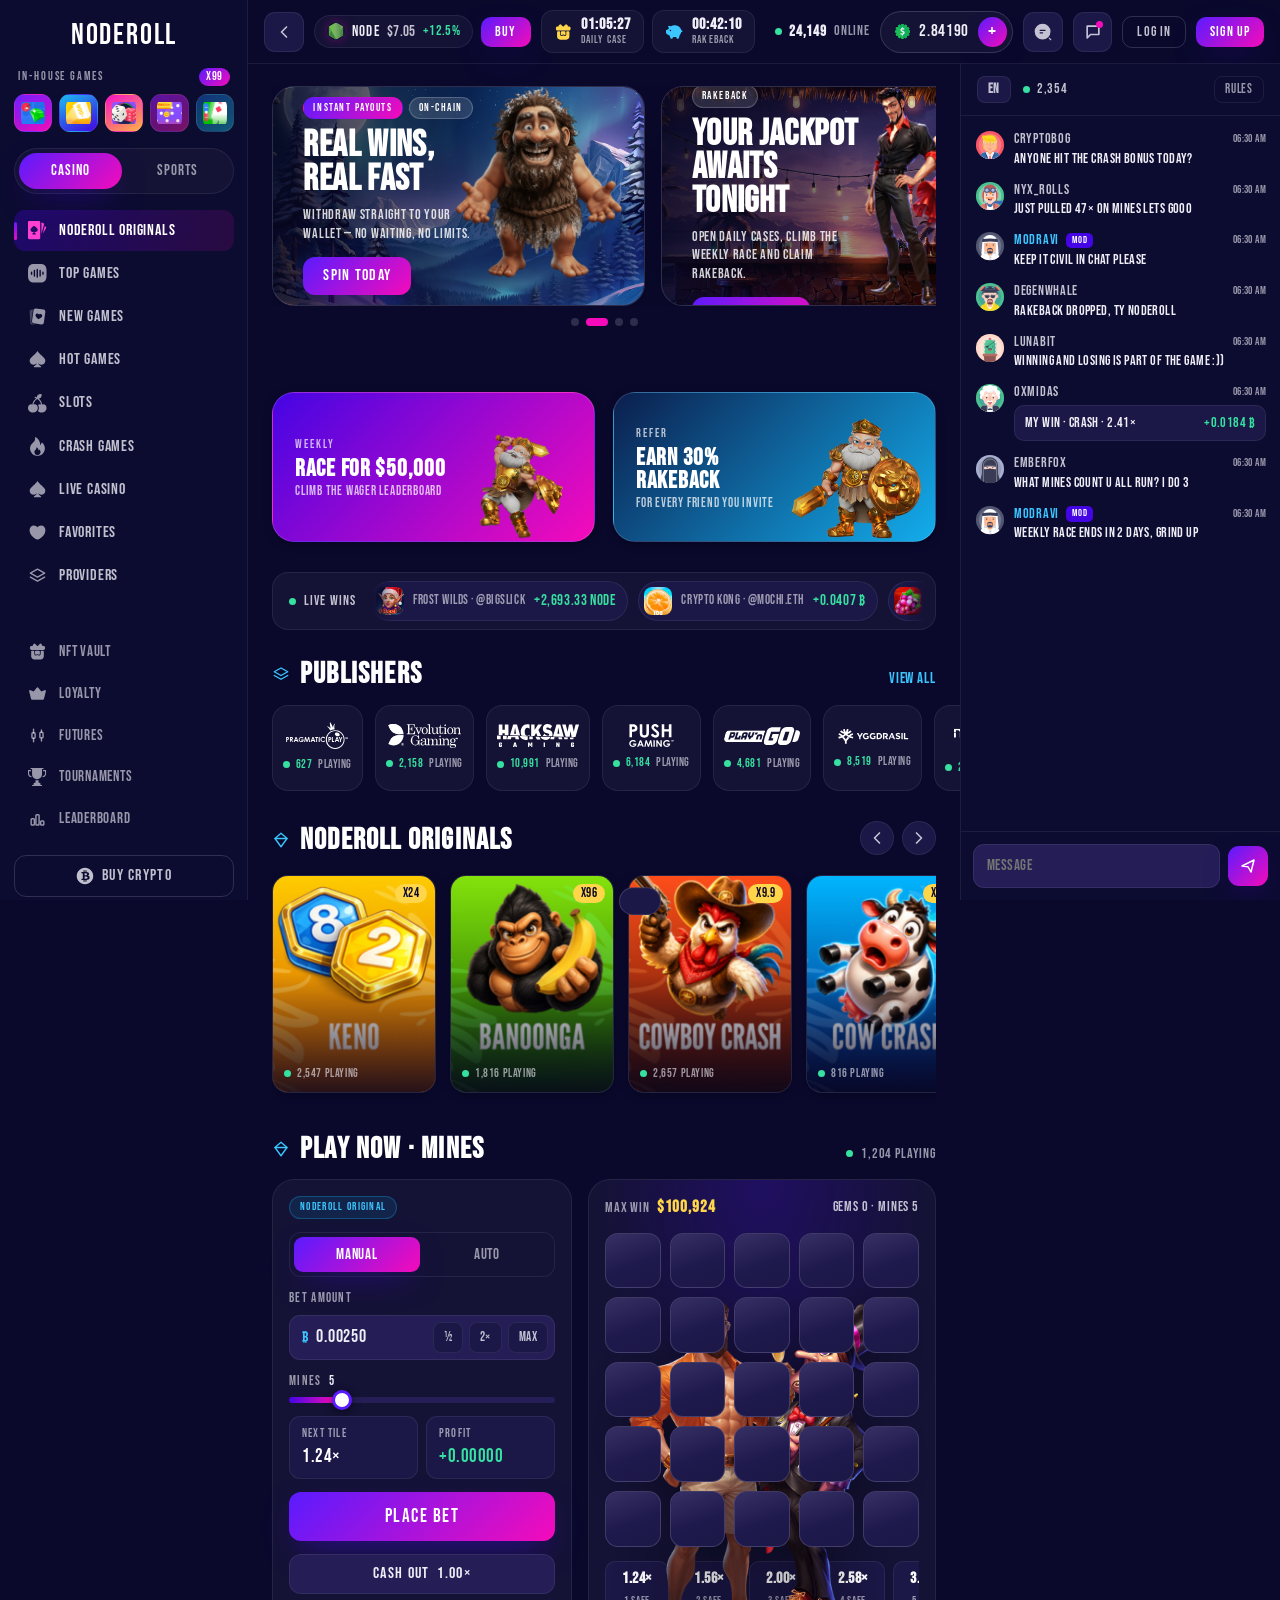
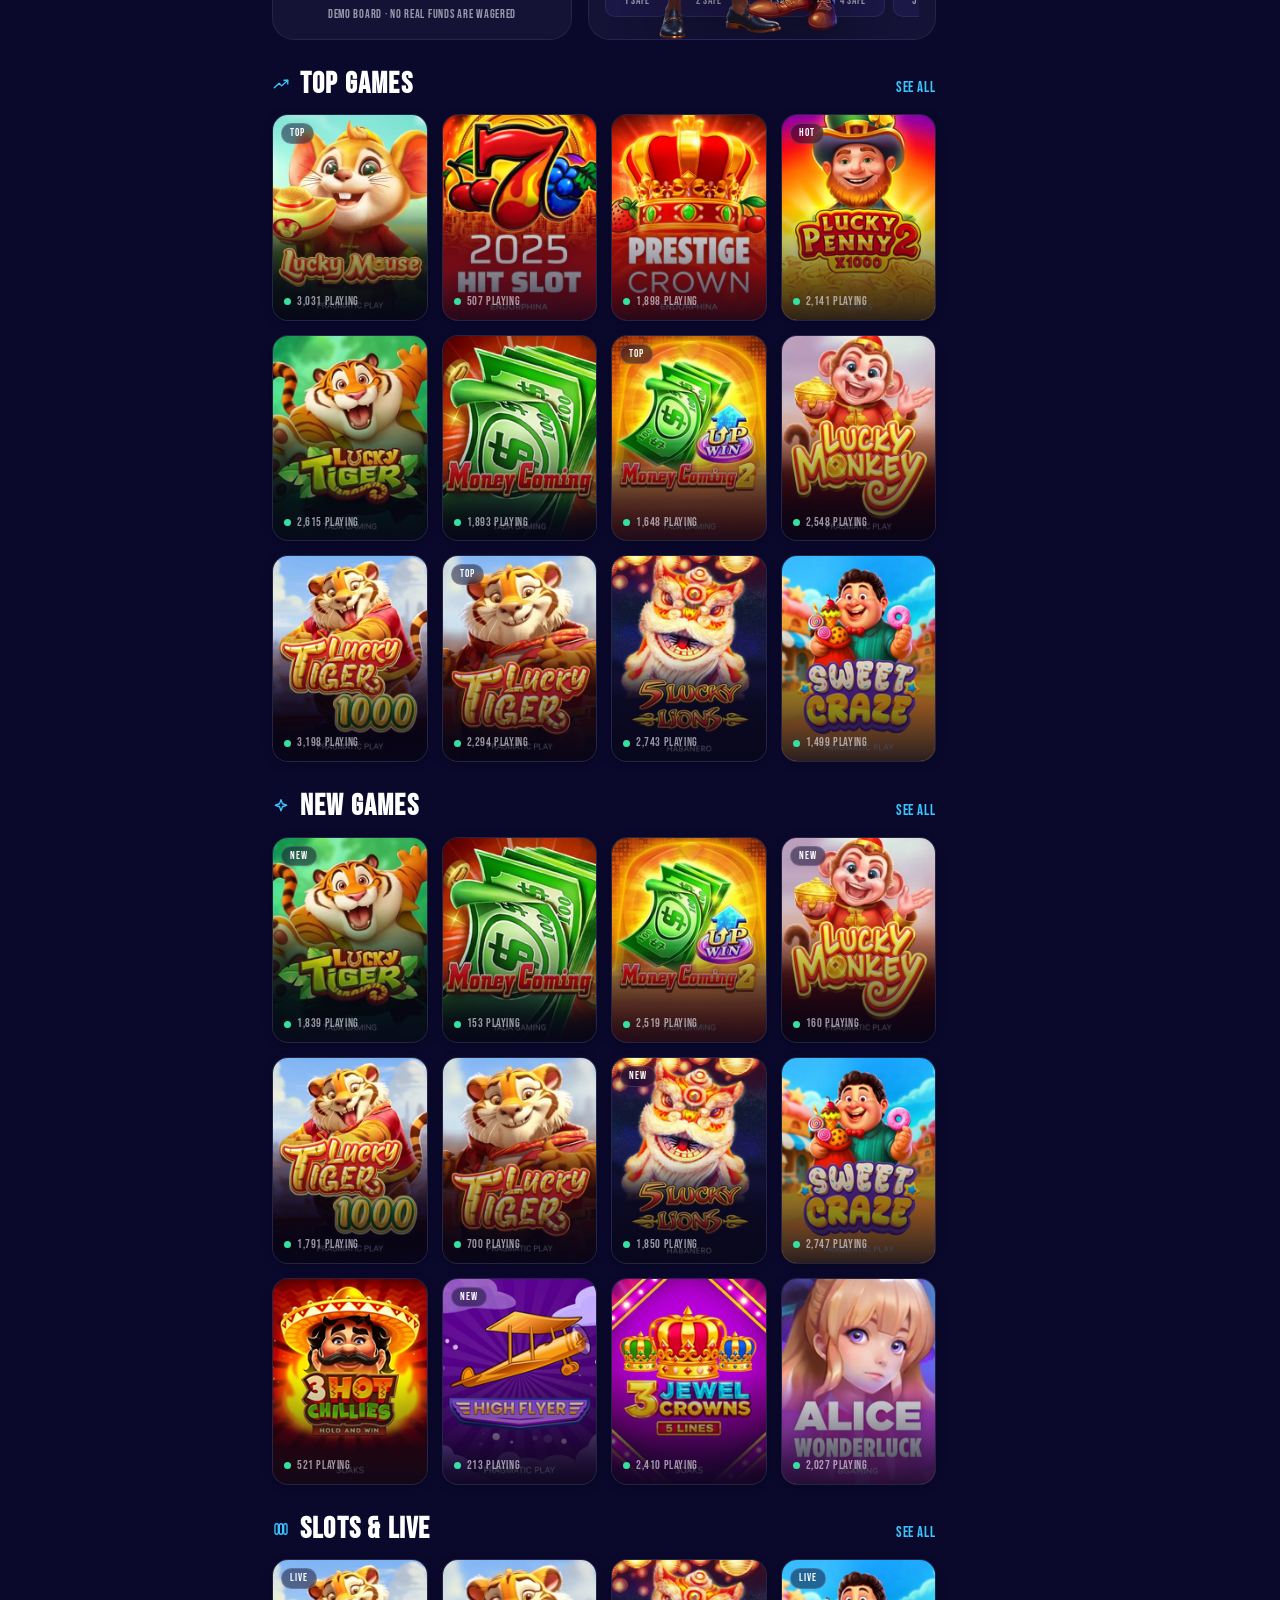
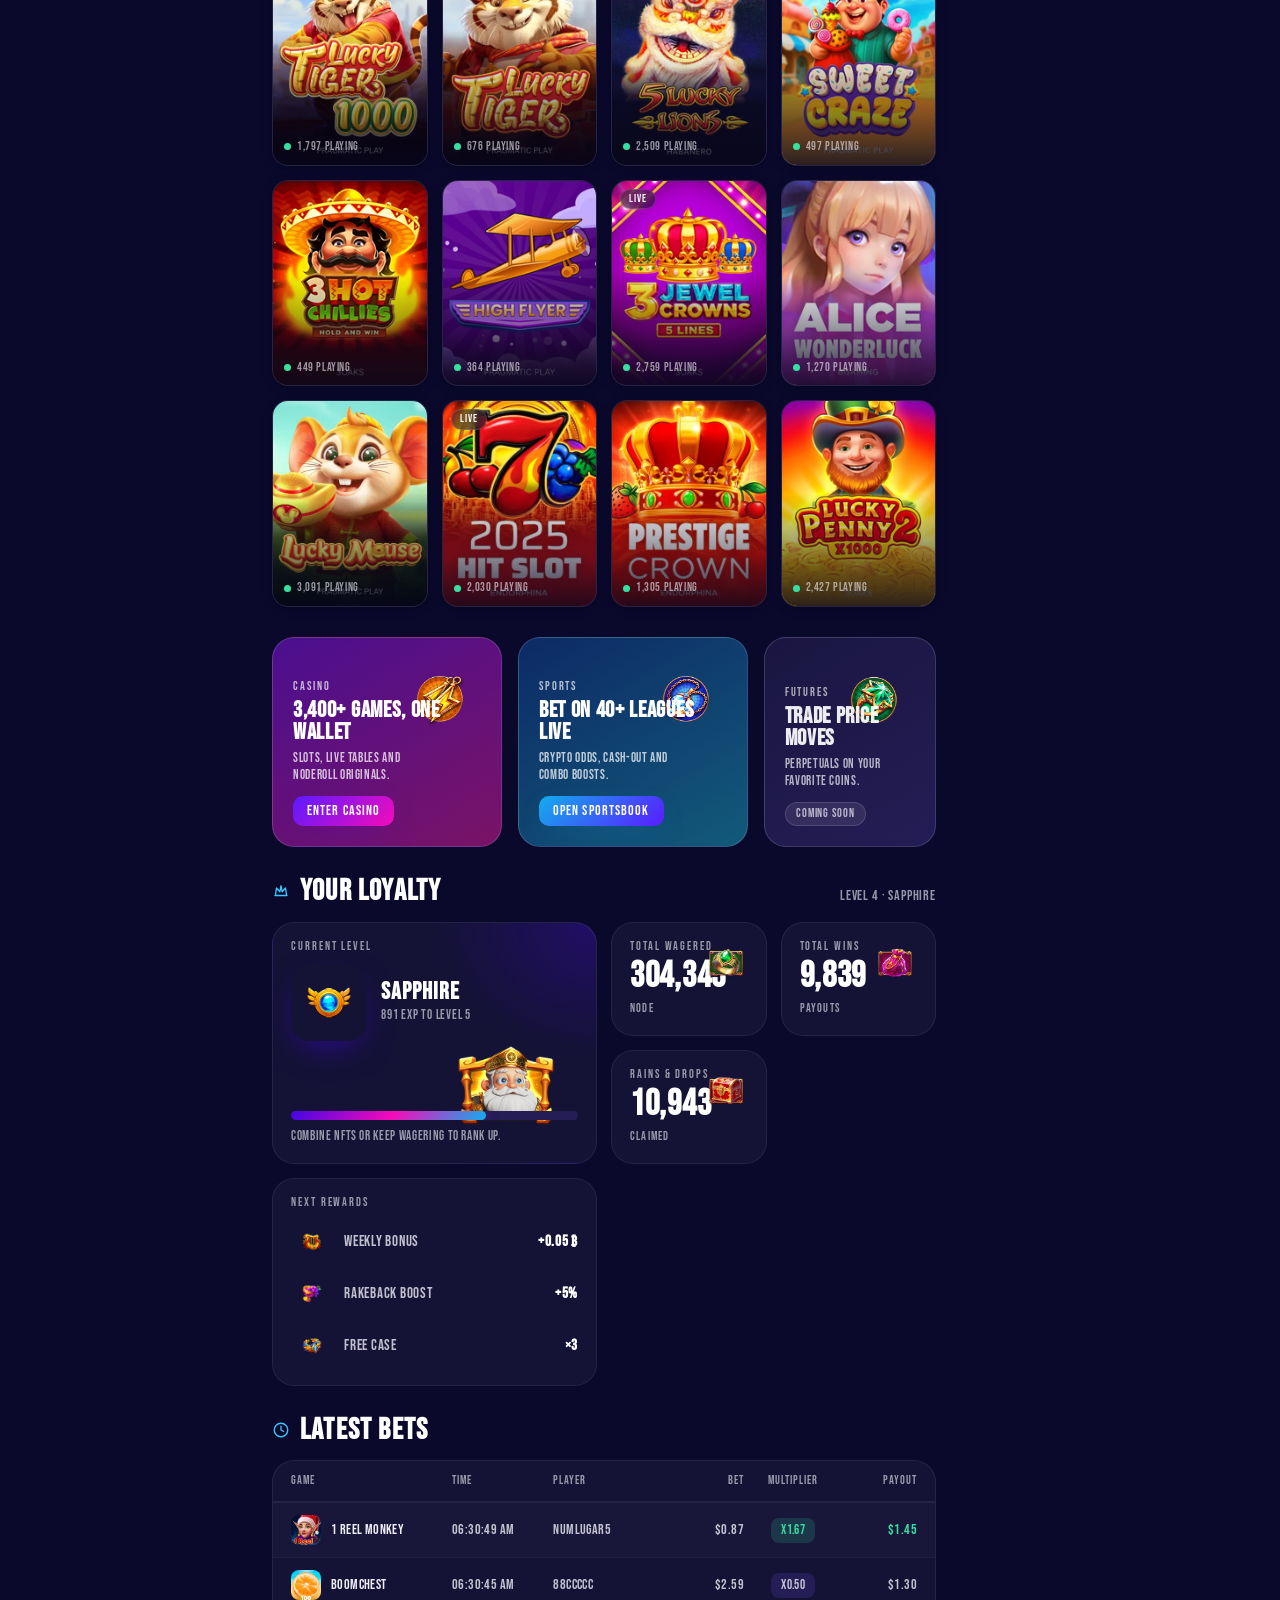
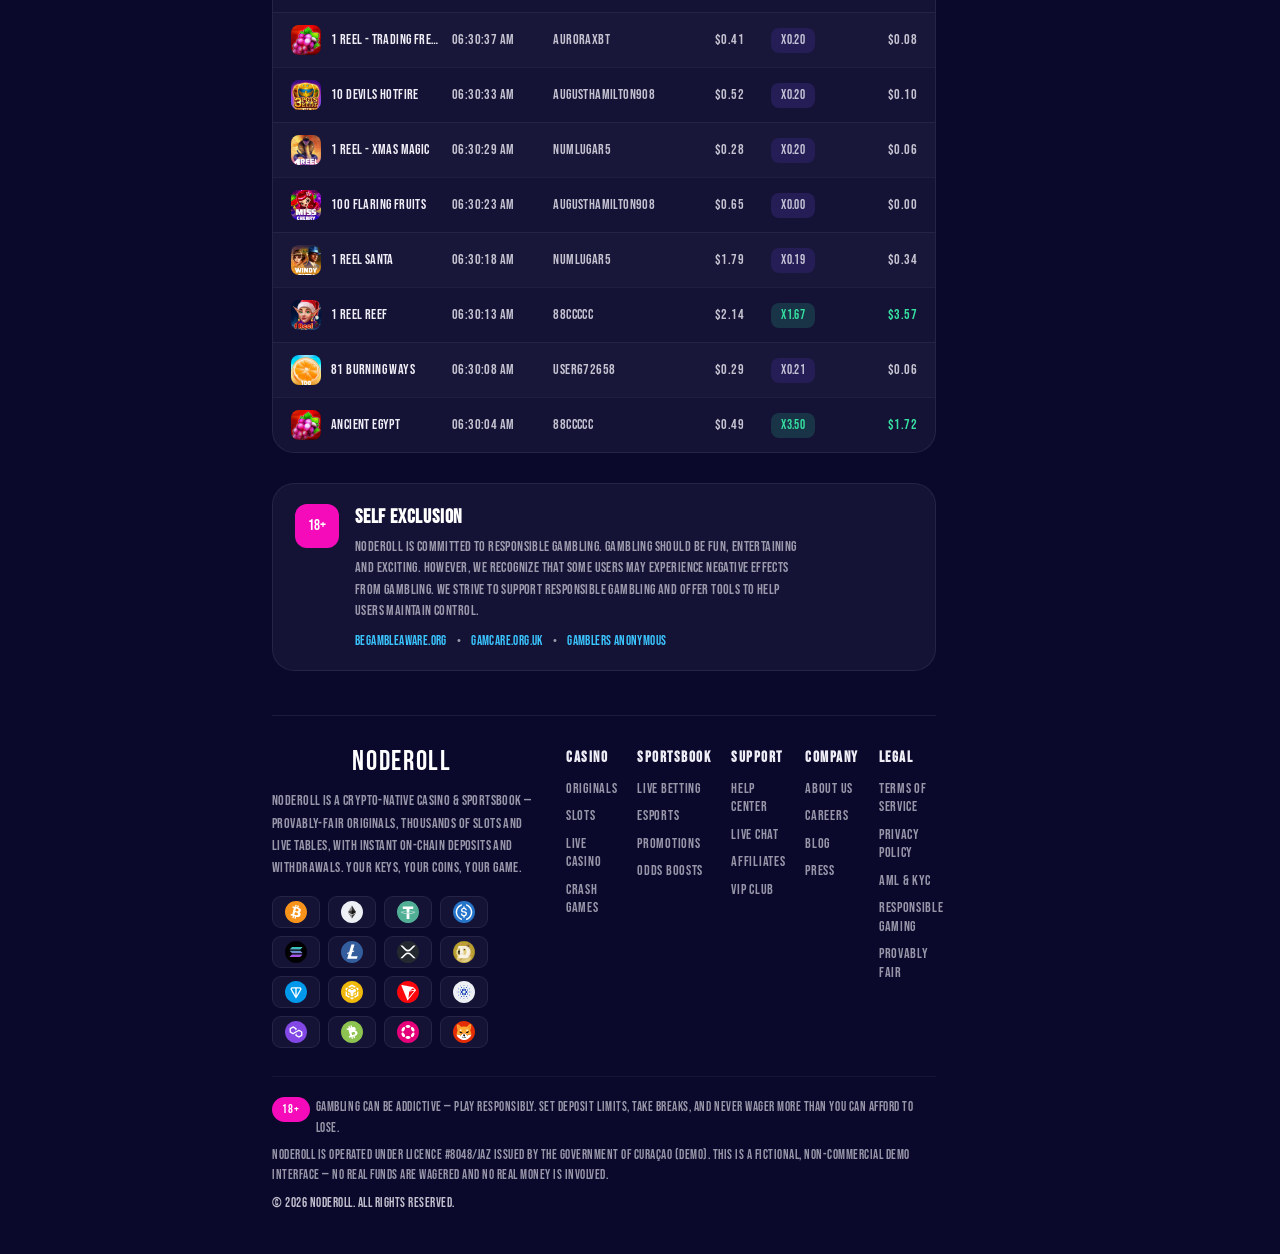
==== commit d9bc37ad: "Map mines + publisher logos; resize/replace loyalty, tile & promo art - Wired mines characters (left" ====
--- a/index.html
+++ b/index.html
@@ -178,14 +178,14 @@
         <section class="section" id="publishers">
           <div class="section__head"><h2 class="section__title"><svg class="ic section__ic"><use href="#ic-layers"/></svg>Publishers</h2><a class="section__all" href="#">View all</a></div>
           <div class="pubs" id="pubRow">
-            <a class="pub" href="#" data-publisher="stake"><span class="pub__logo">Stake</span><span class="pub__meta"><span class="dot dot--live"></span><b>0</b> playing</span></a>
             <a class="pub" href="#" data-publisher="pragmatic"><span class="pub__logo">Pragmatic Play</span><span class="pub__meta"><span class="dot dot--live"></span><b>0</b> playing</span></a>
+            <a class="pub" href="#" data-publisher="evolution"><span class="pub__logo">Evolution</span><span class="pub__meta"><span class="dot dot--live"></span><b>0</b> playing</span></a>
             <a class="pub" href="#" data-publisher="hacksaw"><span class="pub__logo">Hacksaw</span><span class="pub__meta"><span class="dot dot--live"></span><b>0</b> playing</span></a>
-            <a class="pub" href="#" data-publisher="evolution"><span class="pub__logo">Evolution</span><span class="pub__meta"><span class="dot dot--live"></span><b>0</b> playing</span></a>
+            <a class="pub" href="#" data-publisher="pgsoft"><span class="pub__logo">PG Soft</span><span class="pub__meta"><span class="dot dot--live"></span><b>0</b> playing</span></a>
+            <a class="pub" href="#" data-publisher="playngo"><span class="pub__logo">Play'n GO</span><span class="pub__meta"><span class="dot dot--live"></span><b>0</b> playing</span></a>
+            <a class="pub" href="#" data-publisher="yggdrasil"><span class="pub__logo">Yggdrasil</span><span class="pub__meta"><span class="dot dot--live"></span><b>0</b> playing</span></a>
             <a class="pub" href="#" data-publisher="nolimit"><span class="pub__logo">Nolimit City</span><span class="pub__meta"><span class="dot dot--live"></span><b>0</b> playing</span></a>
-            <a class="pub" href="#" data-publisher="twist"><span class="pub__logo">Twist</span><span class="pub__meta"><span class="dot dot--live"></span><b>0</b> playing</span></a>
-            <a class="pub" href="#" data-publisher="massive"><span class="pub__logo">Massive</span><span class="pub__meta"><span class="dot dot--live"></span><b>0</b> playing</span></a>
-            <a class="pub" href="#" data-publisher="paperclip"><span class="pub__logo">Paperclip</span><span class="pub__meta"><span class="dot dot--live"></span><b>0</b> playing</span></a>
+            <a class="pub" href="#" data-publisher="relax"><span class="pub__logo">Relax Gaming</span><span class="pub__meta"><span class="dot dot--live"></span><b>0</b> playing</span></a>
           </div>
         </section>
 
@@ -351,6 +351,7 @@
               <p class="excl__txt">NodeRoll is committed to responsible gambling. Gambling should be fun, entertaining and exciting. However, we recognize that some users may experience negative effects from gambling. We strive to support responsible gambling and offer tools to help users maintain control.</p>
               <div class="excl__links"><a href="#">BeGambleAware.org</a><span aria-hidden="true">•</span><a href="#">GamCare.org.uk</a><span aria-hidden="true">•</span><a href="#">Gamblers Anonymous</a></div>
             </div>
+            <span class="excl__char" data-excl="character" aria-hidden="true"></span>
           </div>
         </section>
 
--- a/assets/css/styles.css
+++ b/assets/css/styles.css
@@ -299,7 +299,7 @@
 .hero__dot.is-active{width:22px;background:var(--pulse)}
 /* uploaded raster upgrades (graceful over the SVG art) */
 .gcard__art img.art{object-fit:cover}
-.ingame__img{width:100%;height:100%;object-fit:cover;border-radius:inherit;display:block}
+.ingame__img{width:100%;height:100%;object-fit:contain;border-radius:inherit;display:block}
 /* inline-injected uploaded icons (follow theme color) */
 .uic{display:block;width:20px;height:20px;fill:currentColor !important;stroke:none !important}
 .nav__ic .uic{width:19px;height:19px}
@@ -319,7 +319,7 @@
 
 /* side promos */
 .promo-row{display:flex;gap:18px;margin-top:18px}
-.spromo{flex:1;display:flex;align-items:center;justify-content:space-between;gap:12px;min-height:132px;
+.spromo{flex:1;display:flex;align-items:center;justify-content:space-between;gap:12px;min-height:150px;
   border-radius:var(--r-lg);padding:20px 22px;overflow:hidden;position:relative;
   border:1px solid var(--line-2);box-shadow:var(--sh-1);
   transition:transform var(--t-pop) var(--ease-out),box-shadow var(--t-pop) var(--ease-out)}
@@ -328,8 +328,8 @@
 .spromo h3{font-size:24px;letter-spacing:.03em;color:#fff;line-height:.96;margin:3px 0}
 .spromo p{font-size:13px;letter-spacing:.06em;color:rgba(255,255,255,.72)}
 .spromo .eyebrow{color:rgba(255,255,255,.7)}
-.spromo__txt{position:relative;z-index:1;max-width:62%}
-.spromo__img{position:absolute;right:8px;top:0;bottom:0;z-index:0;width:56%;object-fit:contain;object-position:right bottom;pointer-events:none}
+.spromo__txt{position:relative;z-index:1;max-width:56%}
+.spromo__img{position:absolute;right:12px;bottom:0;height:100%;width:auto;max-width:48%;z-index:0;object-fit:contain;object-position:right bottom;pointer-events:none}
 .spromo:active{transform:scale(.99)}
 @media(hover:hover){.spromo:hover{transform:translateY(-3px);box-shadow:var(--sh-2)}}
 
@@ -470,17 +470,17 @@
 .tile--level{grid-column:span 2;grid-row:span 2;background:
   radial-gradient(90% 100% at 100% 0%,rgba(68,5,228,.28),transparent 55%),var(--surface)}
 .tile--level>:not(.level__char){position:relative;z-index:1}
-.level__char{position:absolute;right:10px;bottom:0;top:auto;height:82%;z-index:0;pointer-events:none}
+.level__char{position:absolute;right:12px;bottom:0;top:auto;height:64%;z-index:0;pointer-events:none}
 .level__char:empty{display:none}
 .level__char .level__img{height:100%;width:auto;max-width:220px;object-fit:contain;object-position:right bottom}
-.tile__ic{position:absolute;top:14px;right:14px;width:36px;height:36px;z-index:2}
+.tile__ic{position:absolute;top:14px;right:14px;width:52px;height:52px;z-index:2}
 .tile__ic:empty{display:none}
 .tile--stat{justify-content:center}
 .tile--stat strong{font-size:36px;letter-spacing:.02em;color:#fff;line-height:.9}
 .tile--stat .tile__sub{font-size:12px;letter-spacing:.1em;color:var(--ink-3)}
 .tile--rewards{grid-column:span 2}
 .level{display:flex;align-items:center;gap:14px;margin-top:4px}
-.level__badge{width:62px;height:62px;border-radius:18px;display:grid;place-items:center;font-size:26px;color:#fff;
+.level__badge{width:76px;height:76px;border-radius:18px;display:grid;place-items:center;font-size:26px;color:#fff;
   background:var(--grad-primary);box-shadow:var(--glow-plasma)}
 .level__meta strong{display:block;font-size:24px;letter-spacing:.04em;color:#fff;line-height:1}
 .level__meta span{font-size:13px;letter-spacing:.06em;color:var(--ink-3)}
@@ -491,7 +491,7 @@
 .rewards{display:flex;flex-direction:column;gap:10px;margin-top:4px}
 .rewards li{display:flex;align-items:center;gap:11px;font-size:15px;letter-spacing:.05em;color:var(--ink-2)}
 .rewards li b{margin-left:auto;color:#fff}
-.rewards__ic{width:32px;height:32px;border-radius:9px;display:grid;place-items:center;font-size:15px;color:#fff}
+.rewards__ic{width:42px;height:42px;border-radius:11px;display:grid;place-items:center;font-size:15px;color:#fff;flex:0 0 auto}
 .rewards__ic--1{background:linear-gradient(135deg,var(--plasma-1),var(--pulse))}
 .rewards__ic--2{background:linear-gradient(135deg,var(--neon),var(--plasma-1))}
 .rewards__ic--3{background:linear-gradient(135deg,var(--pulse),#ffd54a)}
@@ -535,7 +535,7 @@
 .board__char--right img{margin-left:auto}
 .mines{position:relative;z-index:1}
 /* hide the characters whenever the board gets tight so they never overlap the tiles */
-@media (max-width:1480px){ .board__char{display:none !important} }
+@media (max-width:1080px){ .board__char{display:none !important} }
 
 /* ----------------------- publishers ----------------------- */
 .pubs{display:grid;grid-template-columns:repeat(8,1fr);gap:12px}
@@ -569,11 +569,15 @@
 
 /* ----------------------- self exclusion ----------------------- */
 .excl{display:flex;gap:16px;align-items:flex-start;background:var(--surface);border:1px solid var(--line);
-  border-radius:var(--r-lg);padding:20px 22px}
+  border-radius:var(--r-lg);padding:20px 22px;position:relative;overflow:hidden;min-height:150px}
+.excl__ic,.excl__body{position:relative;z-index:1}
+.excl__char{position:absolute;right:24px;bottom:0;top:0;width:210px;z-index:0;display:none}
+.excl__char:not(:empty){display:block}
+.excl__char .excl__img{height:100%;width:100%;object-fit:contain;object-position:right bottom}
 .excl__ic{flex:0 0 auto;width:44px;height:44px;border-radius:12px;display:grid;place-items:center;
   background:var(--pulse);color:#fff;font-size:15px;letter-spacing:.02em}
 .excl__title{font-size:20px;letter-spacing:.04em;color:#fff;margin-bottom:6px}
-.excl__txt{font-size:13.5px;line-height:1.6;letter-spacing:.03em;color:var(--ink-3);max-width:88ch}
+.excl__txt{font-size:13.5px;line-height:1.6;letter-spacing:.03em;color:var(--ink-3);max-width:74ch}
 .excl__links{display:flex;flex-wrap:wrap;gap:10px;align-items:center;margin-top:10px;font-size:13px;color:var(--ink-3)}
 .excl__links a{color:var(--neon-1)}
 @media(hover:hover){.excl__links a:hover{color:#fff}}
@@ -650,6 +654,8 @@
   .hslide{flex-basis:88%}
   .hslide__content{max-width:78%}
   .grid{grid-template-columns:repeat(3,1fr)}
+  .excl__char{display:none !important}
+  .excl__txt{max-width:none}
 }
 @media (max-width:860px){
   .app{grid-template-columns:1fr}
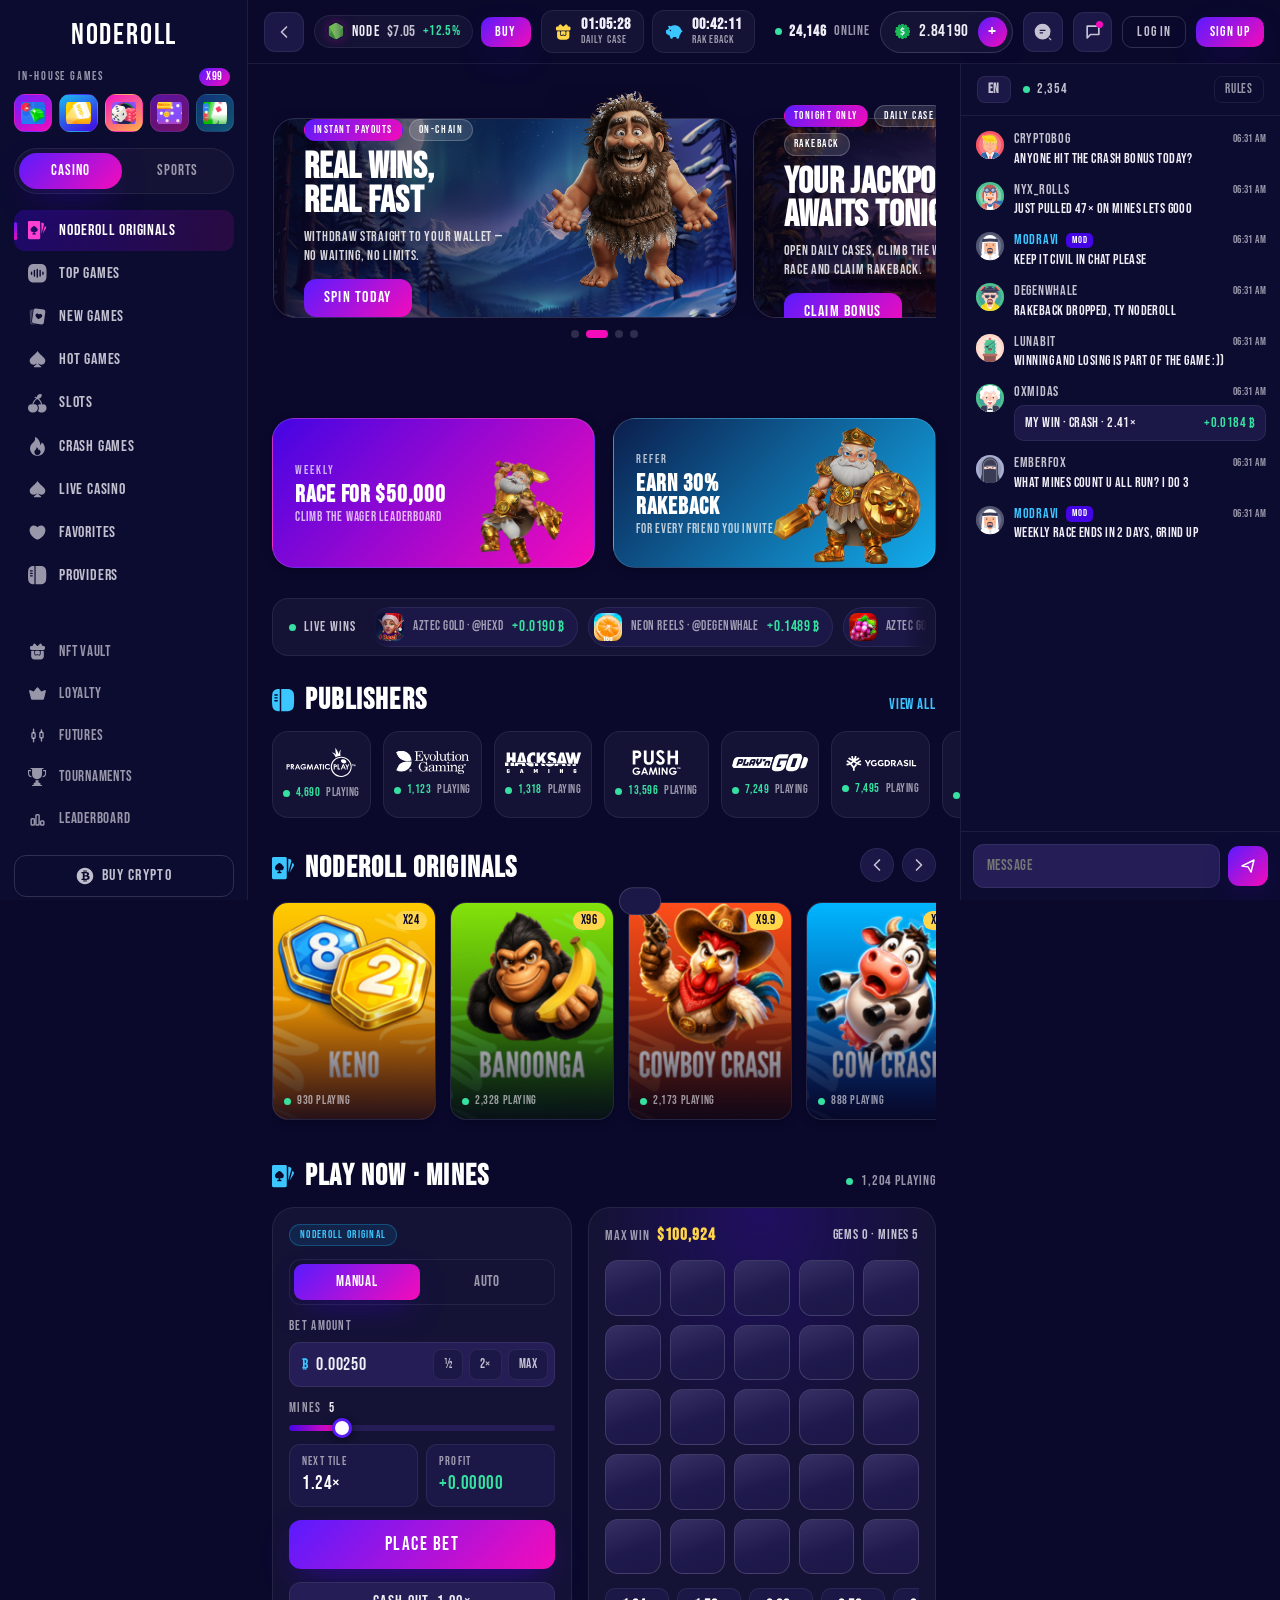
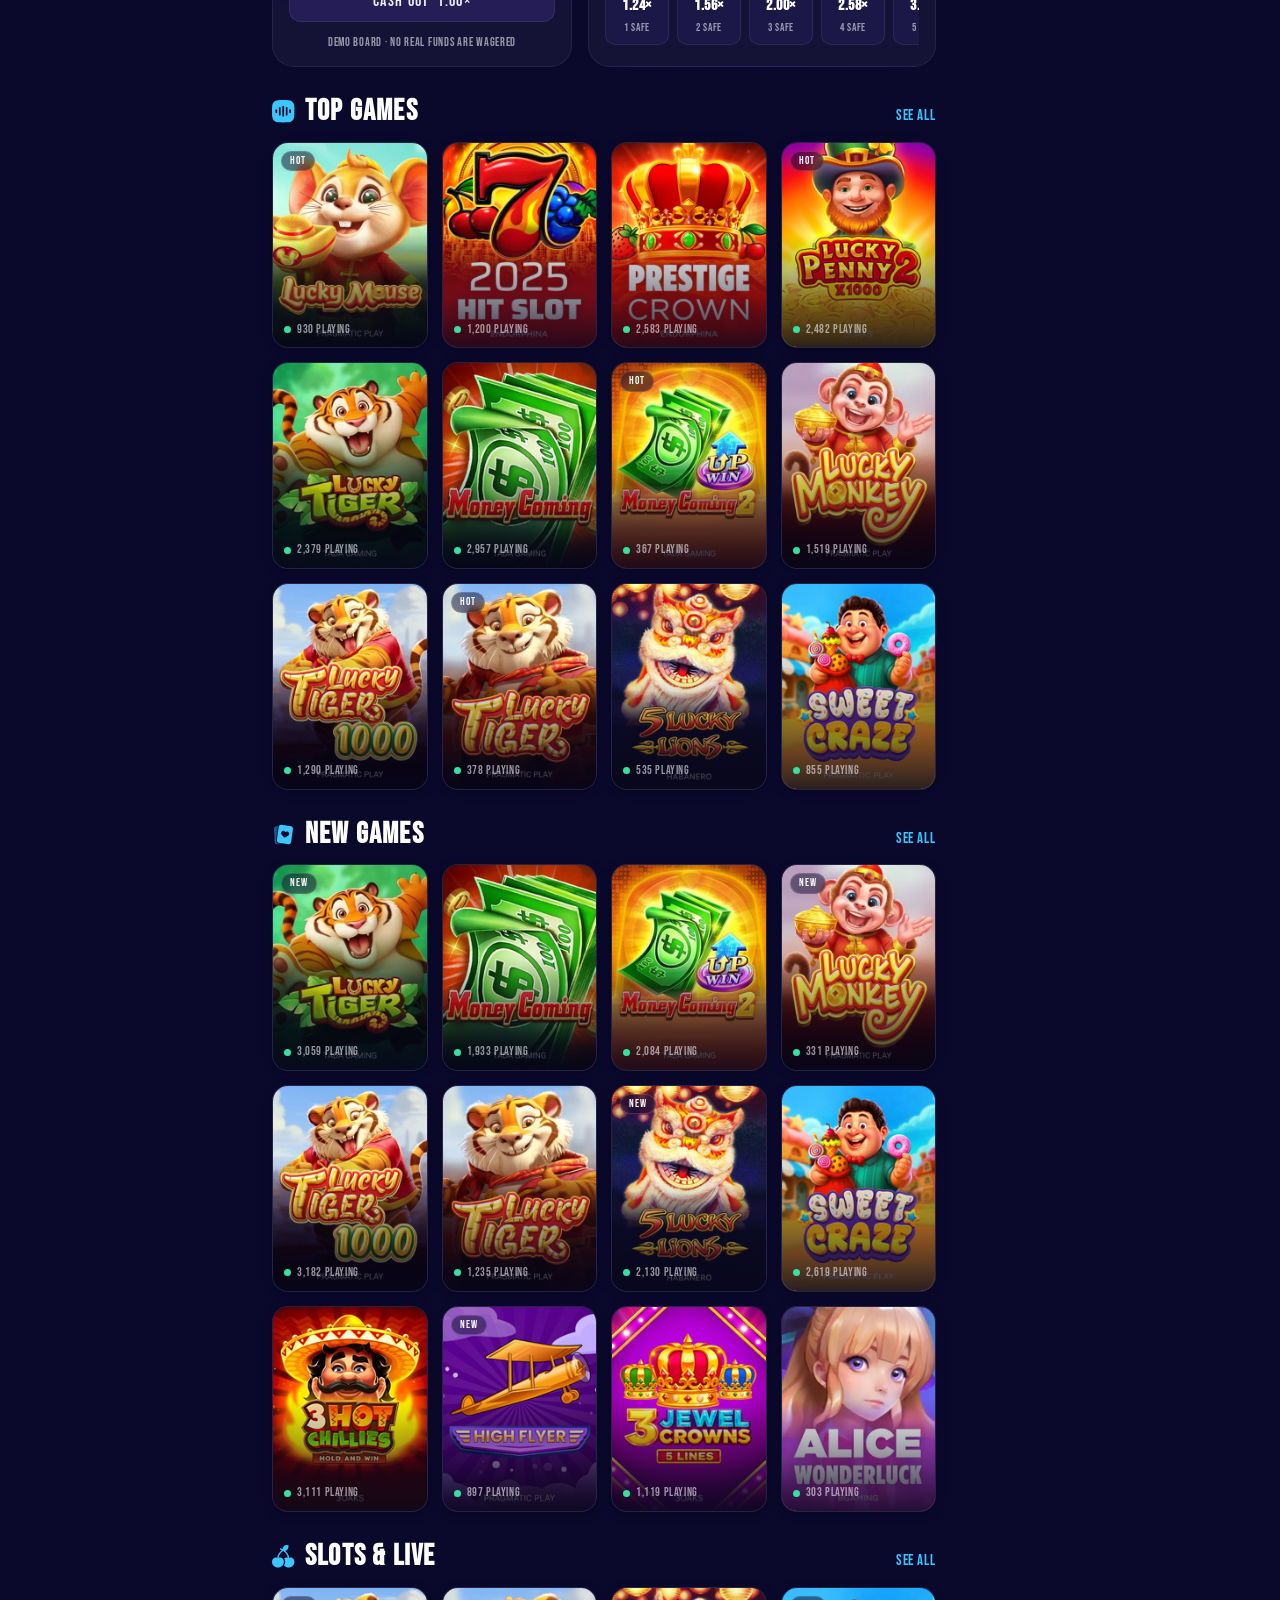
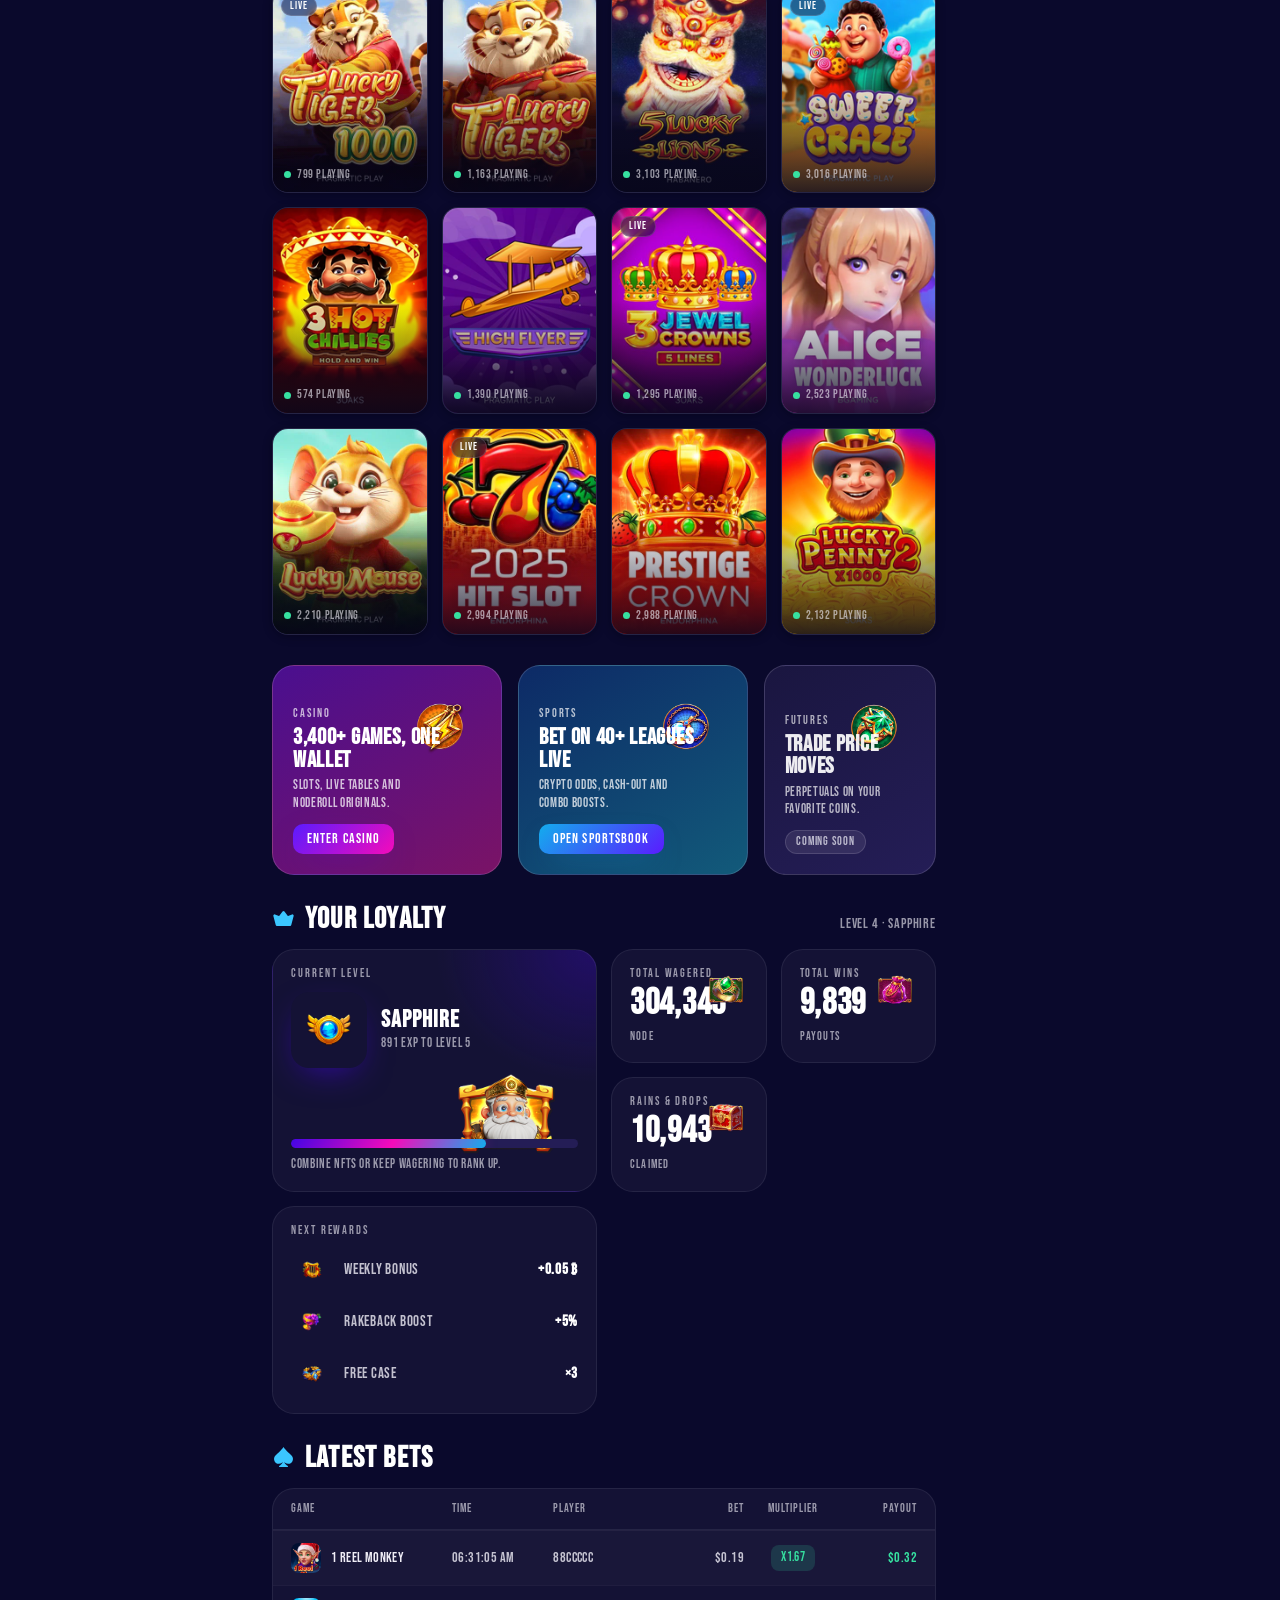
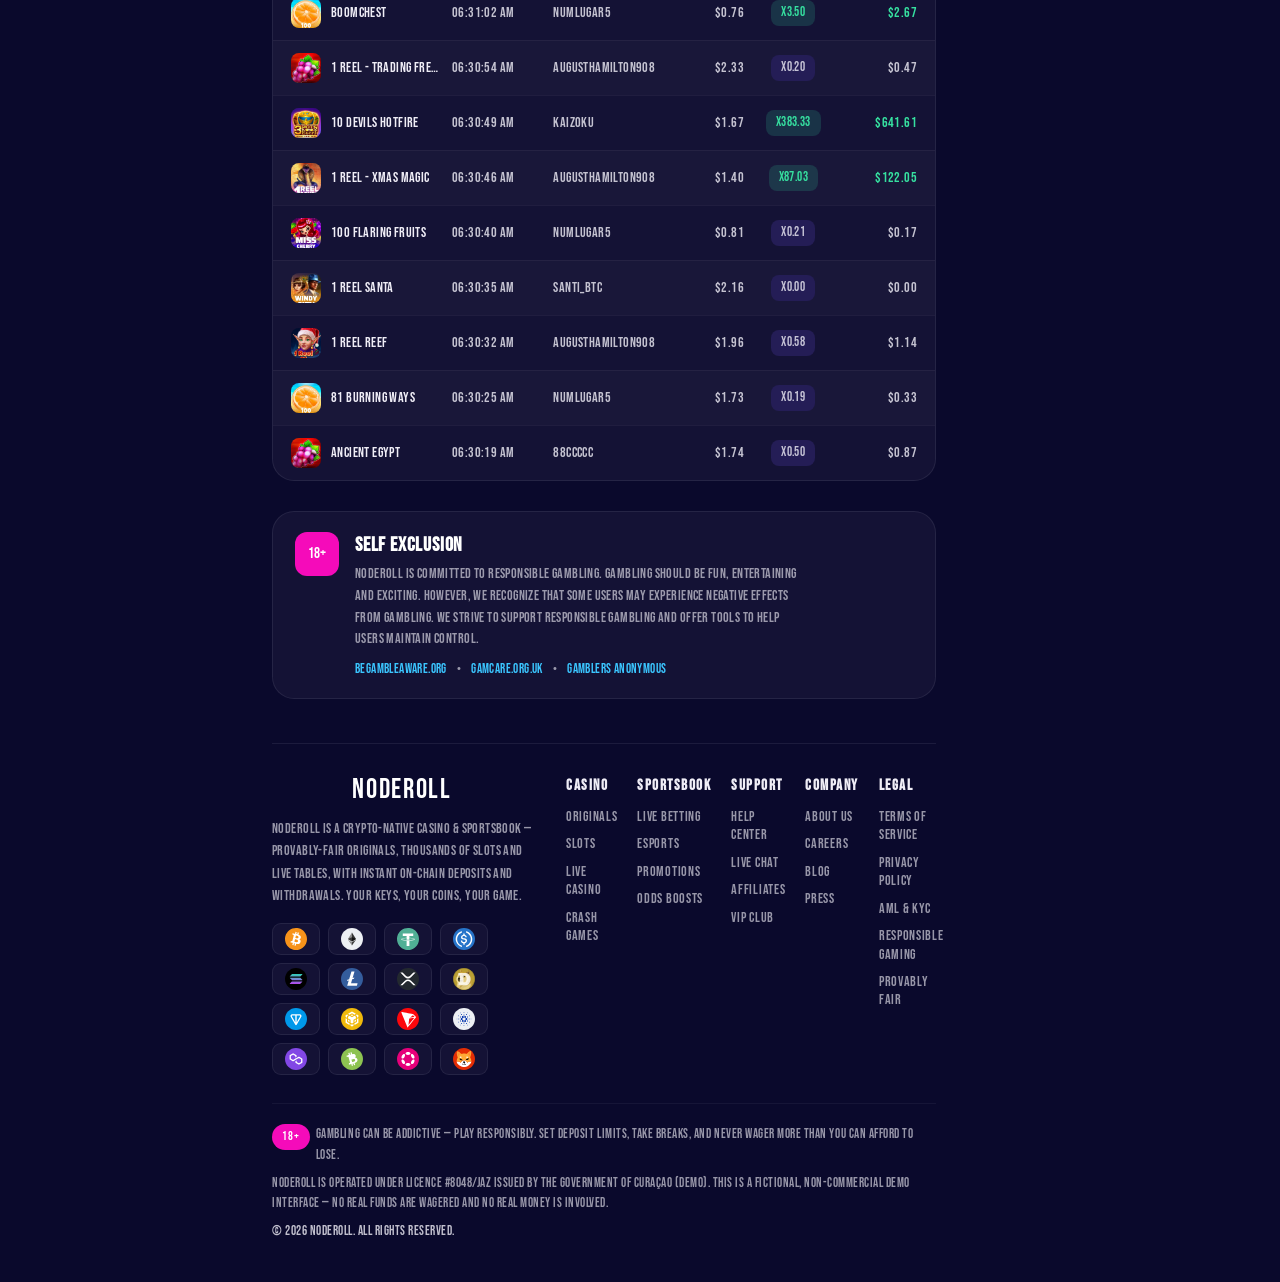
==== commit c0c2c248: "Hero 2-up + 3D character bleed; responsive Mines; uploaded section icons 1. Hero shows exactly 2 ban" ====
--- a/index.html
+++ b/index.html
@@ -176,7 +176,7 @@
 
         <!-- ----------------------- GAME PUBLISHERS ----------------------- -->
         <section class="section" id="publishers">
-          <div class="section__head"><h2 class="section__title"><svg class="ic section__ic"><use href="#ic-layers"/></svg>Publishers</h2><a class="section__all" href="#">View all</a></div>
+          <div class="section__head"><h2 class="section__title" data-secicon="providers"><svg class="ic section__ic"><use href="#ic-layers"/></svg>Publishers</h2><a class="section__all" href="#">View all</a></div>
           <div class="pubs" id="pubRow">
             <a class="pub" href="#" data-publisher="pragmatic"><span class="pub__logo">Pragmatic Play</span><span class="pub__meta"><span class="dot dot--live"></span><b>0</b> playing</span></a>
             <a class="pub" href="#" data-publisher="evolution"><span class="pub__logo">Evolution</span><span class="pub__meta"><span class="dot dot--live"></span><b>0</b> playing</span></a>
@@ -192,7 +192,7 @@
         <!-- ----------------------- NODEROLL ORIGINALS --------------------- -->
         <section class="section" id="originals">
           <div class="section__head">
-            <h2 class="section__title"><svg class="ic section__ic"><use href="#ic-diamond"/></svg>NodeRoll Originals</h2>
+            <h2 class="section__title" data-secicon="originals"><svg class="ic section__ic"><use href="#ic-diamond"/></svg>NodeRoll Originals</h2>
             <div class="rail__nav">
               <button class="iconbtn iconbtn--round" data-rail="origRail" data-dir="-1" aria-label="Scroll left"><svg class="ic"><use href="#ic-chevL"/></svg></button>
               <button class="iconbtn iconbtn--round" data-rail="origRail" data-dir="1" aria-label="Scroll right"><svg class="ic"><use href="#ic-chevR"/></svg></button>
@@ -204,7 +204,7 @@
         <!-- --------------------- FEATURED: MINES BOARD -------------------- -->
         <section class="section" id="play" aria-label="Featured game — Mines">
           <div class="section__head">
-            <h2 class="section__title"><svg class="ic section__ic"><use href="#ic-diamond"/></svg>Play now · Mines</h2>
+            <h2 class="section__title" data-secicon="originals"><svg class="ic section__ic"><use href="#ic-diamond"/></svg>Play now · Mines</h2>
             <span class="section__meta"><span class="dot dot--live"></span> 1,204 playing</span>
           </div>
 
@@ -257,17 +257,17 @@
 
         <!-- -------------------------- TOP GAMES -------------------------- -->
         <section class="section" id="top">
-          <div class="section__head"><h2 class="section__title"><svg class="ic section__ic"><use href="#ic-trend"/></svg>Top Games</h2><a class="section__all" href="#">See all</a></div>
+          <div class="section__head"><h2 class="section__title" data-secicon="top-games"><svg class="ic section__ic"><use href="#ic-trend"/></svg>Top Games</h2><a class="section__all" href="#">See all</a></div>
           <div class="grid" id="topGrid"><!-- JS --></div>
         </section>
 
         <section class="section" id="new">
-          <div class="section__head"><h2 class="section__title"><svg class="ic section__ic"><use href="#ic-sparkle"/></svg>New Games</h2><a class="section__all" href="#">See all</a></div>
+          <div class="section__head"><h2 class="section__title" data-secicon="new-games"><svg class="ic section__ic"><use href="#ic-sparkle"/></svg>New Games</h2><a class="section__all" href="#">See all</a></div>
           <div class="grid" id="newGrid"><!-- JS --></div>
         </section>
 
         <section class="section" id="slots">
-          <div class="section__head"><h2 class="section__title"><svg class="ic section__ic"><use href="#ic-slots"/></svg>Slots &amp; Live</h2><a class="section__all" href="#">See all</a></div>
+          <div class="section__head"><h2 class="section__title" data-secicon="slots"><svg class="ic section__ic"><use href="#ic-slots"/></svg>Slots &amp; Live</h2><a class="section__all" href="#">See all</a></div>
           <div class="grid" id="slotGrid"><!-- JS --></div>
         </section>
 
@@ -303,7 +303,7 @@
 
         <!-- ------------------------ LOYALTY BENTO ------------------------ -->
         <section class="section" id="loyalty">
-          <div class="section__head"><h2 class="section__title"><svg class="ic section__ic"><use href="#ic-crown"/></svg>Your loyalty</h2><span class="section__meta">Level 4 · Sapphire</span></div>
+          <div class="section__head"><h2 class="section__title" data-secicon="loyalty"><svg class="ic section__ic"><use href="#ic-crown"/></svg>Your loyalty</h2><span class="section__meta">Level 4 · Sapphire</span></div>
           <div class="bento">
             <article class="tile tile--level">
               <span class="eyebrow">Current level</span>
@@ -333,7 +333,7 @@
 
         <!-- ----------------------- LATEST BETS --------------------------- -->
         <section class="section" id="latest">
-          <div class="section__head"><h2 class="section__title"><svg class="ic section__ic"><use href="#ic-clock"/></svg>Latest bets</h2></div>
+          <div class="section__head"><h2 class="section__title" data-secicon="live-casino"><svg class="ic section__ic"><use href="#ic-clock"/></svg>Latest bets</h2></div>
           <div class="bets">
             <div class="bets__head" role="row">
               <span>Game</span><span>Time</span><span>Player</span><span class="bets__num">Bet</span><span class="bets__mid">Multiplier</span><span class="bets__num">Payout</span>
--- a/assets/css/styles.css
+++ b/assets/css/styles.css
@@ -264,6 +264,7 @@
 .section__head{display:flex;align-items:flex-end;justify-content:space-between;gap:16px}
 .section__title{font-size:clamp(22px,2.4vw,30px);letter-spacing:.04em;color:#fff;line-height:.95;display:flex;align-items:center;gap:10px}
 .section__ic{width:23px;height:23px;color:var(--neon-1);flex:0 0 auto}
+.section__title .uic{width:23px;height:23px;color:var(--neon-1);flex:0 0 auto}
 .section__meta{display:flex;align-items:center;gap:8px;color:var(--ink-3);font-size:14px;letter-spacing:.06em}
 .section__all{color:var(--neon-1);font-size:15px;letter-spacing:.06em;transition:color var(--t-pop) var(--ease-out)}
 @media(hover:hover){.section__all:hover{color:#fff}}
@@ -272,18 +273,19 @@
 /* =============================== hero ============================== */
 .hero{position:relative;margin-bottom:18px}
 .hero__track{display:flex;gap:16px;overflow-x:auto;scroll-snap-type:x mandatory;
-  scrollbar-width:none;-ms-overflow-style:none}
+  scrollbar-width:none;-ms-overflow-style:none;padding-top:32px}
 .hero__track::-webkit-scrollbar{display:none}
-/* 1.75 banners in view = one full + ~75% of the next (peek carousel) */
-.hslide{position:relative;flex:0 0 calc(100% / 1.75 - 7px);scroll-snap-align:start;
-  aspect-ratio:16 / 6.9;min-height:220px;border-radius:var(--r-lg);overflow:hidden;
+/* exactly 2 banners in view */
+.hslide{position:relative;flex:0 0 calc(100% / 2 - 8px);scroll-snap-align:start;
+  aspect-ratio:16 / 6.9;min-height:200px;border-radius:var(--r-lg);overflow:visible;
   border:1px solid var(--line-2);box-shadow:var(--sh-2);display:flex;align-items:stretch}
-.hslide__bg{position:absolute;inset:0;z-index:0}
+.hslide__bg{position:absolute;inset:0;z-index:0;border-radius:var(--r-lg);overflow:hidden}
 .hslide__bg img{width:100%;height:100%;object-fit:cover;display:block}
-.hslide__scrim{position:absolute;inset:0;z-index:1;
+.hslide__scrim{position:absolute;inset:0;z-index:1;border-radius:var(--r-lg);
   background:linear-gradient(90deg,rgba(6,5,26,.84) 0%,rgba(6,5,26,.52) 44%,rgba(6,5,26,0) 72%)}
-.hslide__char{position:absolute;right:22px;bottom:0;top:0;z-index:2;height:100%;width:auto;max-width:46%;
-  object-fit:contain;object-position:right bottom;pointer-events:none;filter:drop-shadow(0 12px 26px rgba(0,0,0,.4))}
+/* character bleeds ~14% above the banner for a 3D pop (track padding keeps it un-clipped) */
+.hslide__char{position:absolute;right:18px;bottom:0;top:auto;z-index:2;height:114%;width:auto;max-width:42%;
+  object-fit:contain;object-position:right bottom;pointer-events:none;filter:drop-shadow(0 14px 26px rgba(0,0,0,.45))}
 .hslide__content{position:relative;z-index:3;display:flex;flex-direction:column;align-items:flex-start;
   justify-content:center;gap:10px;padding:28px 30px;max-width:62%}
 .hslide__badges{display:flex;flex-wrap:wrap;gap:6px}
@@ -318,9 +320,9 @@
 .level__img{width:100%;height:100%;object-fit:contain;display:block}
 
 /* side promos */
-.promo-row{display:flex;gap:18px;margin-top:18px}
+.promo-row{display:flex;gap:18px;margin-top:32px}
 .spromo{flex:1;display:flex;align-items:center;justify-content:space-between;gap:12px;min-height:150px;
-  border-radius:var(--r-lg);padding:20px 22px;overflow:hidden;position:relative;
+  border-radius:var(--r-lg);padding:20px 22px;overflow:visible;position:relative;
   border:1px solid var(--line-2);box-shadow:var(--sh-1);
   transition:transform var(--t-pop) var(--ease-out),box-shadow var(--t-pop) var(--ease-out)}
 .spromo--a{background:linear-gradient(135deg,var(--plasma) 0%,var(--pulse) 100%)}
@@ -329,7 +331,7 @@
 .spromo p{font-size:13px;letter-spacing:.06em;color:rgba(255,255,255,.72)}
 .spromo .eyebrow{color:rgba(255,255,255,.7)}
 .spromo__txt{position:relative;z-index:1;max-width:56%}
-.spromo__img{position:absolute;right:12px;bottom:0;height:100%;width:auto;max-width:48%;z-index:0;object-fit:contain;object-position:right bottom;pointer-events:none}
+.spromo__img{position:absolute;right:12px;bottom:0;height:115%;width:auto;max-width:48%;z-index:0;object-fit:contain;object-position:right bottom;pointer-events:none}
 .spromo:active{transform:scale(.99)}
 @media(hover:hover){.spromo:hover{transform:translateY(-3px);box-shadow:var(--sh-2)}}
 
@@ -526,16 +528,18 @@
 @media(hover:hover){.sbtn:hover{background:var(--surface-3);color:var(--ink)}}
 
 /* ----------------------- Mines board characters ----------------------- */
-.board__char{position:absolute;bottom:0;z-index:0;height:74%;max-height:340px;pointer-events:none;
-  object-fit:contain;display:none}
-.board__char:not(:empty){display:block}
-.board__char img{height:100%;width:auto;object-fit:contain;display:block;filter:drop-shadow(0 12px 26px rgba(0,0,0,.45))}
-.board__char--left{left:-6px;object-position:left bottom}
-.board__char--right{right:-6px;object-position:right bottom}
-.board__char--right img{margin-left:auto}
-.mines{position:relative;z-index:1}
-/* hide the characters whenever the board gets tight so they never overlap the tiles */
-@media (max-width:1080px){ .board__char{display:none !important} }
+/* Each character only occupies the real empty margin beside the 460px grid:
+   width = (boardWidth - 500) / 2. When that is <=0 (tight board / small screens)
+   the slot collapses to nothing, so the art is never cropped or overlapped. */
+.board__char{position:absolute;top:0;bottom:0;z-index:0;width:calc((100% - 500px) / 2);
+  display:none;align-items:flex-end;justify-content:center;overflow:hidden;pointer-events:none}
+.board__char:not(:empty){display:flex}
+.board__char img{max-width:100%;max-height:84%;width:auto;height:auto;object-fit:contain;display:block;
+  filter:drop-shadow(0 12px 26px rgba(0,0,0,.45))}
+.board__char--left{left:0}
+.board__char--right{right:0}
+/* keep the board text/grid/multibar above the characters */
+.board__top,.multibar,.mines{position:relative;z-index:1}
 
 /* ----------------------- publishers ----------------------- */
 .pubs{display:grid;grid-template-columns:repeat(8,1fr);gap:12px}
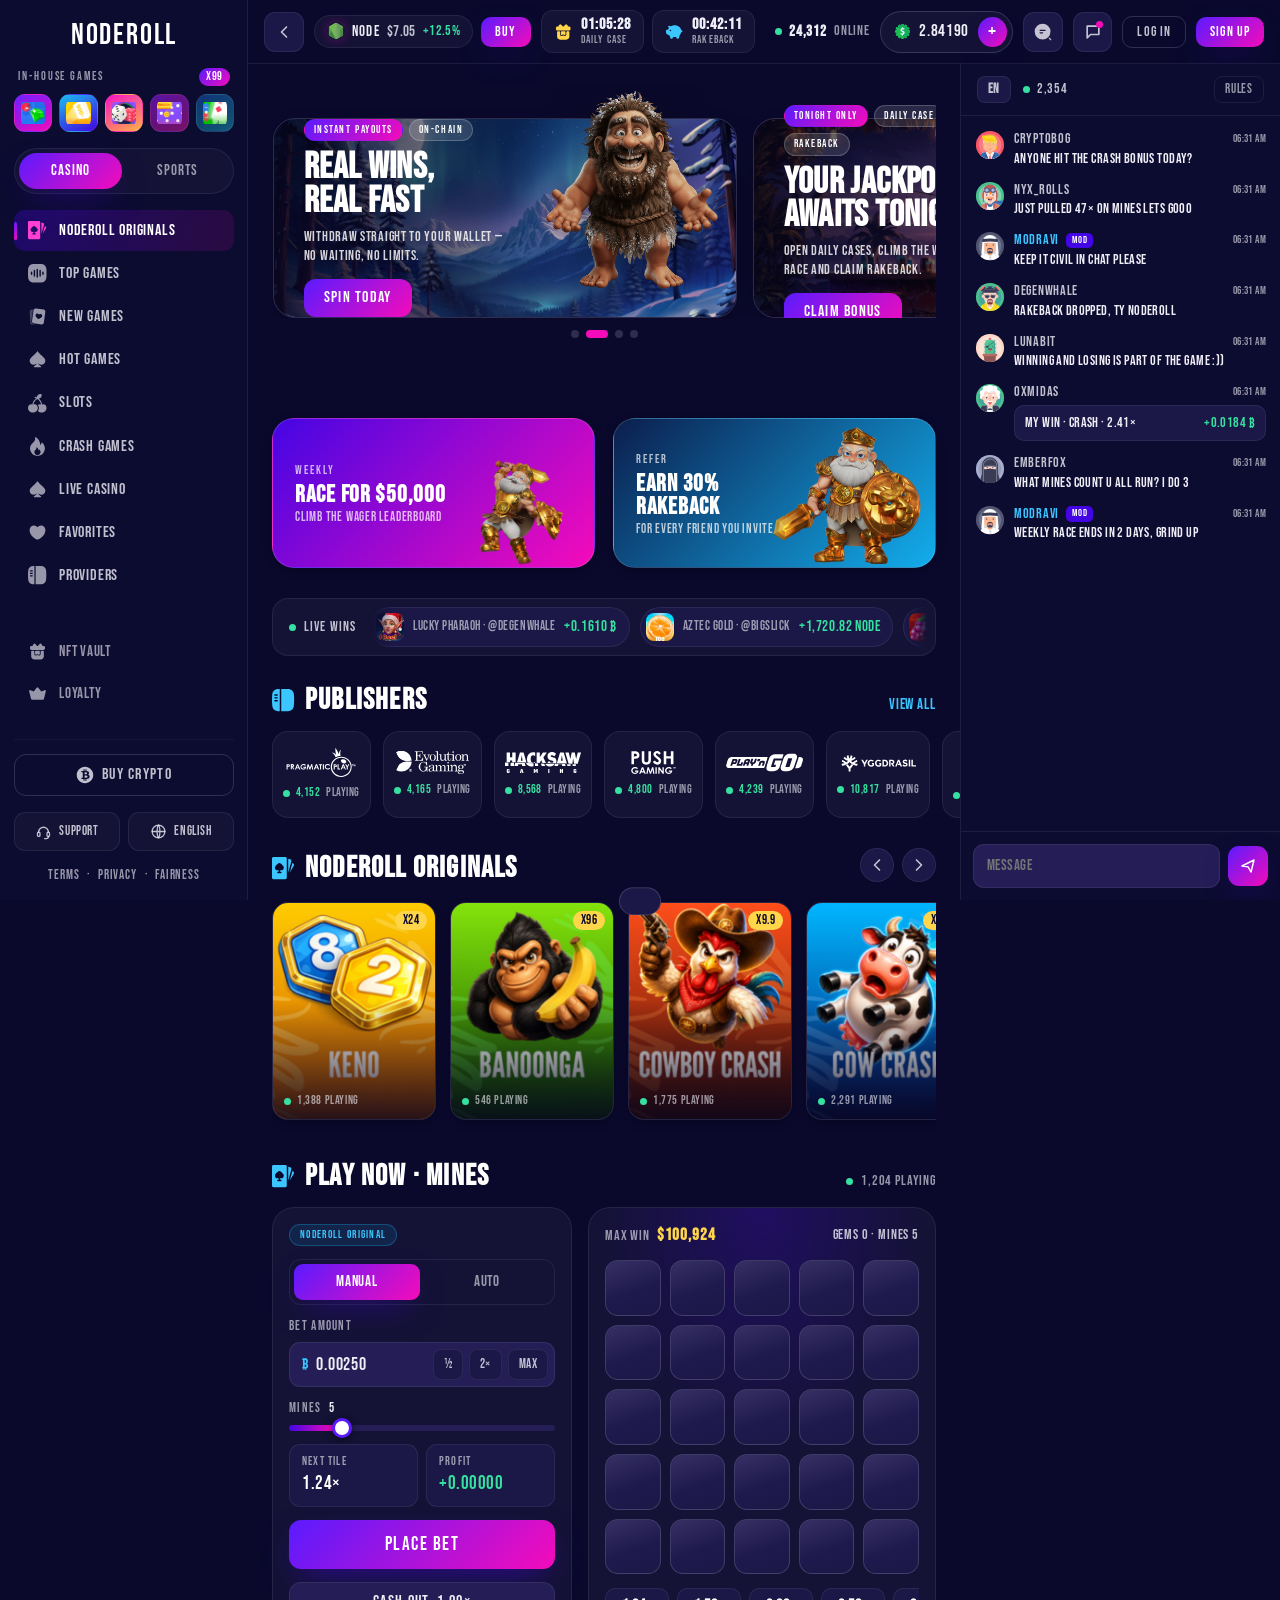
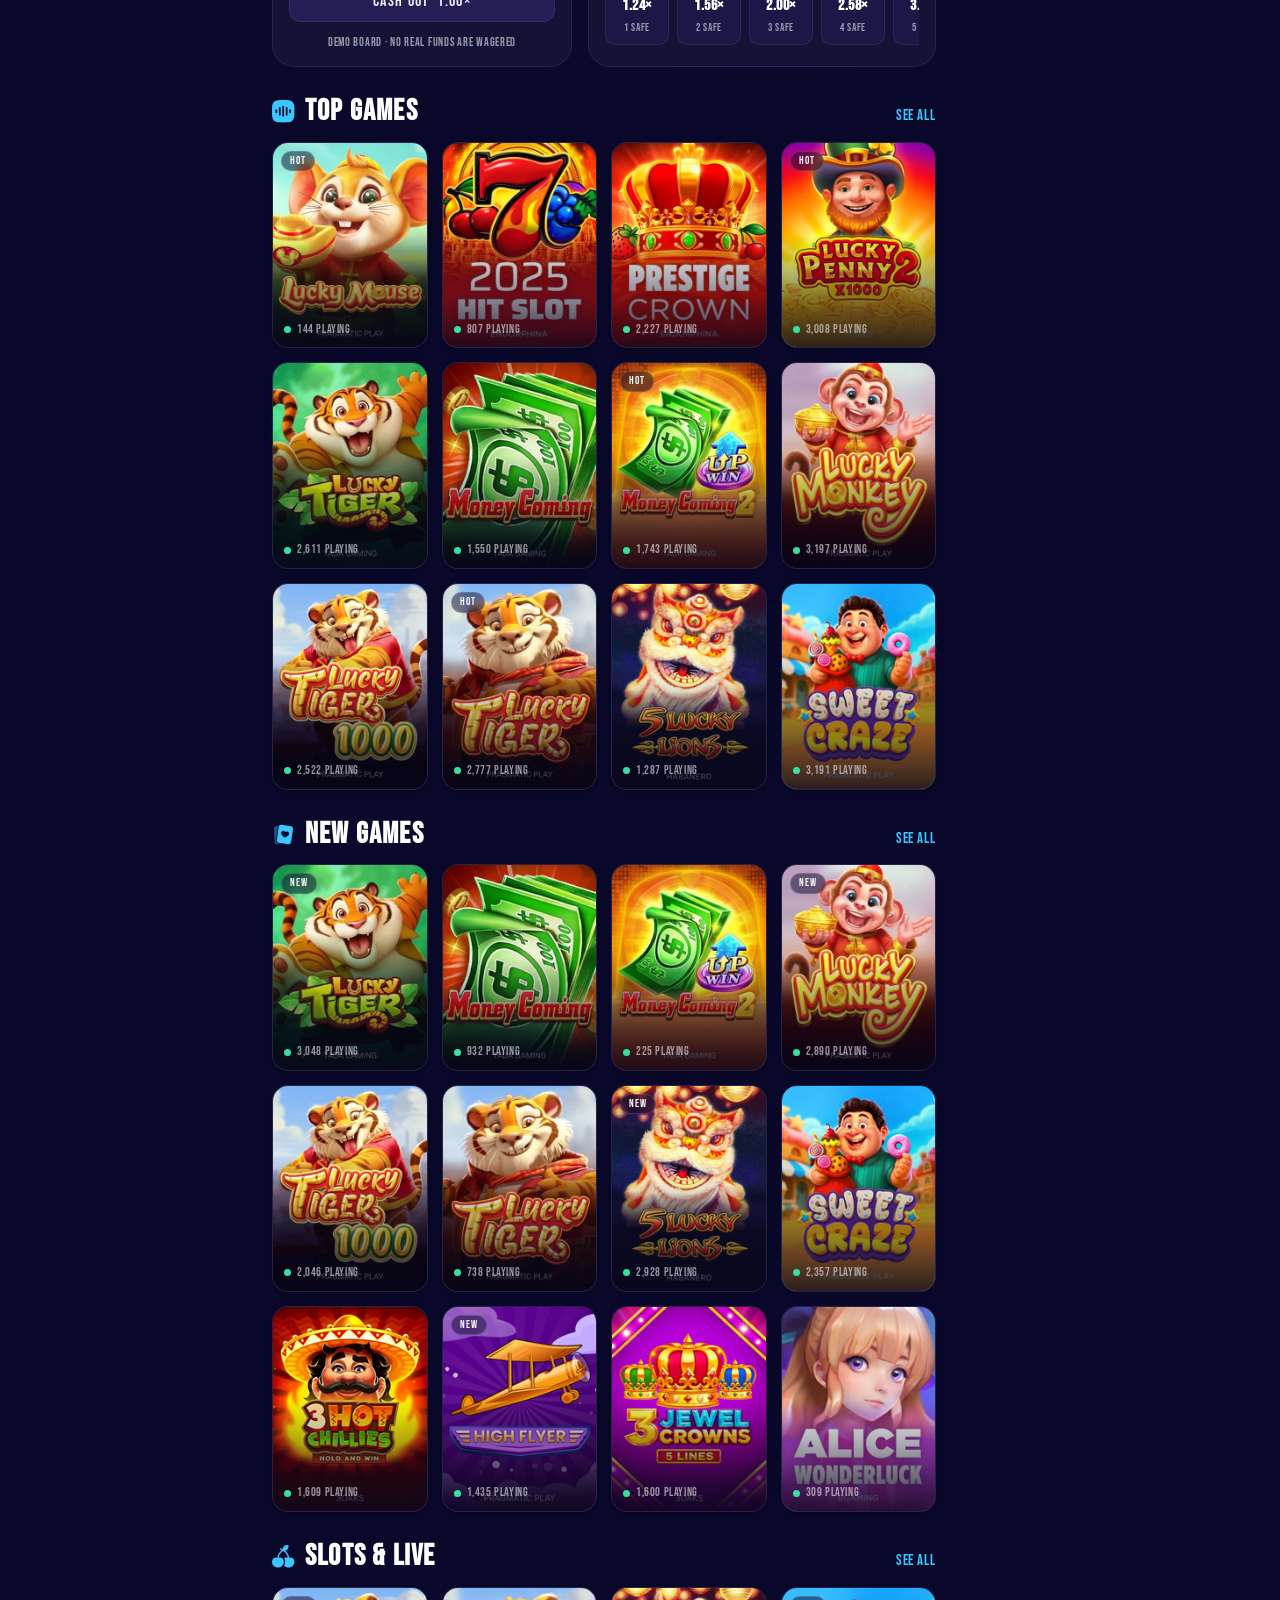
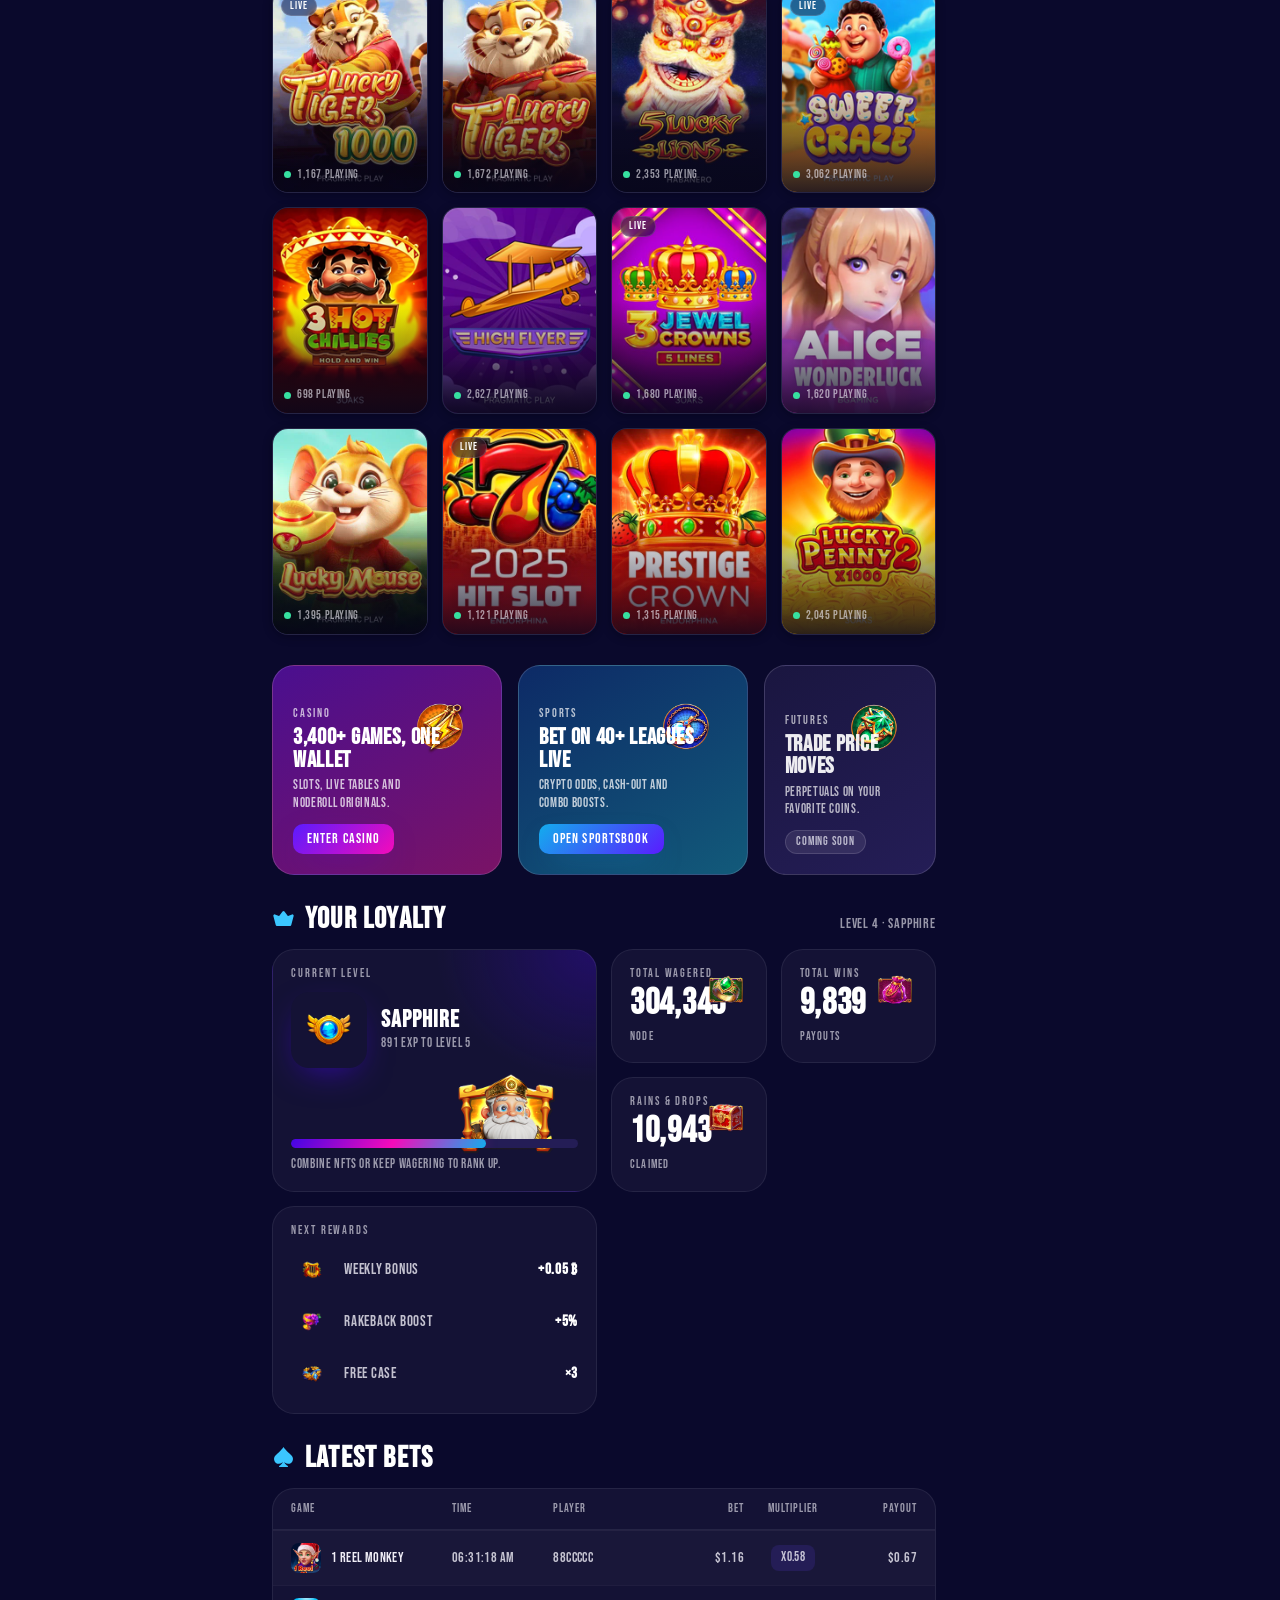
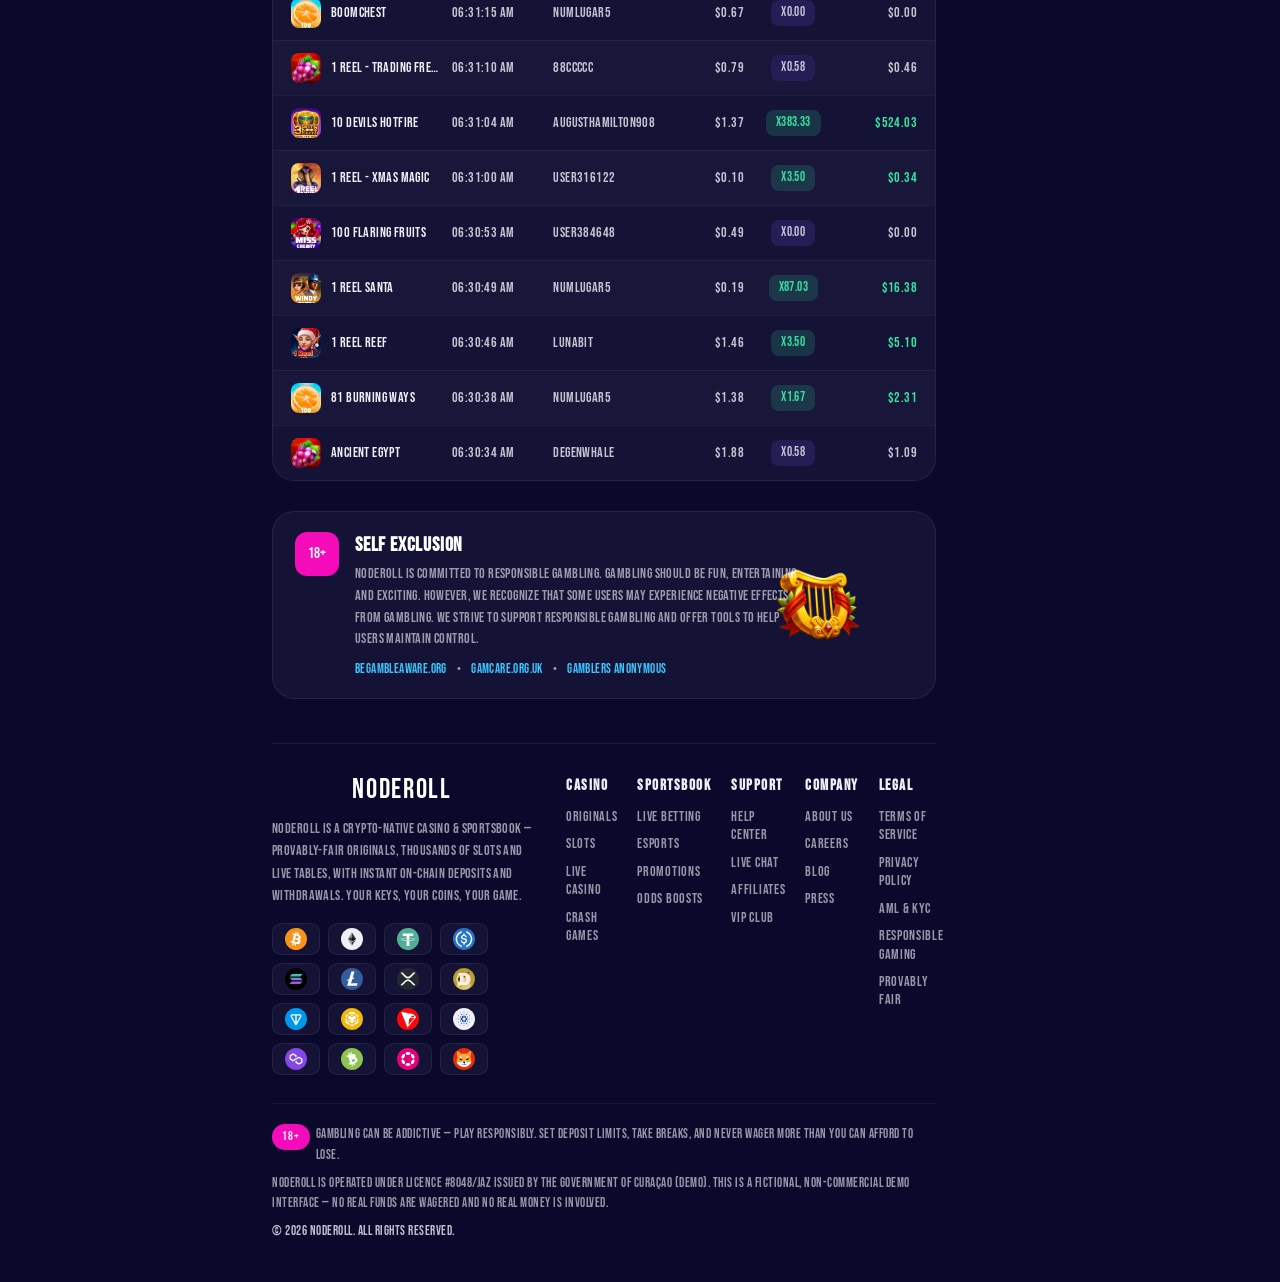
==== commit 0b7edd2c: "Pin Buy Crypto / Support / Language to the sidebar bottom Split .sidebar__inner into a scroll zone (" ====
--- a/index.html
+++ b/index.html
@@ -77,37 +77,41 @@
         <button class="seg__btn" role="tab" aria-selected="false" data-mode="sports">Sports</button>
       </div>
 
-      <nav class="nav" aria-label="Casino sections">
-        <a class="nav__item is-active" href="#originals" data-nav="originals"><span class="nav__ic"><svg class="ic"><use href="#ic-diamond"/></svg></span> NodeRoll Originals</a>
-        <a class="nav__item" href="#top" data-nav="top-games"><span class="nav__ic"><svg class="ic"><use href="#ic-trend"/></svg></span> Top Games</a>
-        <a class="nav__item" href="#new" data-nav="new-games"><span class="nav__ic"><svg class="ic"><use href="#ic-sparkle"/></svg></span> New Games</a>
-        <a class="nav__item" href="#top" data-nav="hot-games"><span class="nav__ic"><svg class="ic"><use href="#ic-flame"/></svg></span> Hot Games</a>
-        <a class="nav__item" href="#slots" data-nav="slots"><span class="nav__ic"><svg class="ic"><use href="#ic-slots"/></svg></span> Slots</a>
-        <a class="nav__item" href="#originals" data-nav="crash-games"><span class="nav__ic"><svg class="ic"><use href="#ic-rocket"/></svg></span> Crash Games</a>
-        <a class="nav__item" href="#slots" data-nav="live-casino"><span class="nav__ic"><svg class="ic"><use href="#ic-live"/></svg></span> Live Casino</a>
-        <a class="nav__item" href="#top" data-nav="favorites"><span class="nav__ic"><svg class="ic"><use href="#ic-star"/></svg></span> Favorites</a>
-        <a class="nav__item" href="#slots" data-nav="providers"><span class="nav__ic"><svg class="ic"><use href="#ic-layers"/></svg></span> Providers</a>
-      </nav>
-
-      <div class="nav__divider"></div>
-
-      <nav class="nav nav--secondary" aria-label="More">
-        <a class="nav__item" href="#loyalty" data-nav="nft-vault"><span class="nav__ic"><svg class="ic"><use href="#ic-hexagon"/></svg></span> NFT Vault</a>
-        <a class="nav__item" href="#loyalty" data-nav="loyalty"><span class="nav__ic"><svg class="ic"><use href="#ic-crown"/></svg></span> Loyalty</a>
-        <a class="nav__item" href="#promos" data-nav="futures"><span class="nav__ic"><svg class="ic"><use href="#ic-candles"/></svg></span> Futures</a>
-        <a class="nav__item" href="#promos" data-nav="tournaments"><span class="nav__ic"><svg class="ic"><use href="#ic-trophy"/></svg></span> Tournaments</a>
-        <a class="nav__item" href="#loyalty" data-nav="leaderboard"><span class="nav__ic"><svg class="ic"><use href="#ic-rank"/></svg></span> Leaderboard</a>
-      </nav>
-
-      <a class="btn btn--ghost btn--block buycrypto" href="#" data-ui="buy-crypto"><svg class="ic"><use href="#ic-coin"/></svg> Buy Crypto</a>
-
-      <div class="sidebar__actions">
-        <button class="sbtn" type="button"><svg class="ic"><use href="#ic-headset"/></svg> Support</button>
-        <button class="sbtn" type="button"><svg class="ic"><use href="#ic-globe"/></svg> English</button>
-      </div>
-
-      <div class="sidebar__foot">
-        <a href="#">Terms</a><span aria-hidden="true">·</span><a href="#">Privacy</a><span aria-hidden="true">·</span><a href="#">Fairness</a>
+      <div class="sidebar__scroll">
+        <nav class="nav" aria-label="Casino sections">
+          <a class="nav__item is-active" href="#originals" data-nav="originals"><span class="nav__ic"><svg class="ic"><use href="#ic-diamond"/></svg></span> NodeRoll Originals</a>
+          <a class="nav__item" href="#top" data-nav="top-games"><span class="nav__ic"><svg class="ic"><use href="#ic-trend"/></svg></span> Top Games</a>
+          <a class="nav__item" href="#new" data-nav="new-games"><span class="nav__ic"><svg class="ic"><use href="#ic-sparkle"/></svg></span> New Games</a>
+          <a class="nav__item" href="#top" data-nav="hot-games"><span class="nav__ic"><svg class="ic"><use href="#ic-flame"/></svg></span> Hot Games</a>
+          <a class="nav__item" href="#slots" data-nav="slots"><span class="nav__ic"><svg class="ic"><use href="#ic-slots"/></svg></span> Slots</a>
+          <a class="nav__item" href="#originals" data-nav="crash-games"><span class="nav__ic"><svg class="ic"><use href="#ic-rocket"/></svg></span> Crash Games</a>
+          <a class="nav__item" href="#slots" data-nav="live-casino"><span class="nav__ic"><svg class="ic"><use href="#ic-live"/></svg></span> Live Casino</a>
+          <a class="nav__item" href="#top" data-nav="favorites"><span class="nav__ic"><svg class="ic"><use href="#ic-star"/></svg></span> Favorites</a>
+          <a class="nav__item" href="#slots" data-nav="providers"><span class="nav__ic"><svg class="ic"><use href="#ic-layers"/></svg></span> Providers</a>
+        </nav>
+
+        <div class="nav__divider"></div>
+
+        <nav class="nav nav--secondary" aria-label="More">
+          <a class="nav__item" href="#loyalty" data-nav="nft-vault"><span class="nav__ic"><svg class="ic"><use href="#ic-hexagon"/></svg></span> NFT Vault</a>
+          <a class="nav__item" href="#loyalty" data-nav="loyalty"><span class="nav__ic"><svg class="ic"><use href="#ic-crown"/></svg></span> Loyalty</a>
+          <a class="nav__item" href="#promos" data-nav="futures"><span class="nav__ic"><svg class="ic"><use href="#ic-candles"/></svg></span> Futures</a>
+          <a class="nav__item" href="#promos" data-nav="tournaments"><span class="nav__ic"><svg class="ic"><use href="#ic-trophy"/></svg></span> Tournaments</a>
+          <a class="nav__item" href="#loyalty" data-nav="leaderboard"><span class="nav__ic"><svg class="ic"><use href="#ic-rank"/></svg></span> Leaderboard</a>
+        </nav>
+      </div>
+
+      <div class="sidebar__bottom">
+        <a class="btn btn--ghost btn--block buycrypto" href="#" data-ui="buy-crypto"><svg class="ic"><use href="#ic-coin"/></svg> Buy Crypto</a>
+
+        <div class="sidebar__actions">
+          <button class="sbtn" type="button"><svg class="ic"><use href="#ic-headset"/></svg> Support</button>
+          <button class="sbtn" type="button"><svg class="ic"><use href="#ic-globe"/></svg> English</button>
+        </div>
+
+        <div class="sidebar__foot">
+          <a href="#">Terms</a><span aria-hidden="true">·</span><a href="#">Privacy</a><span aria-hidden="true">·</span><a href="#">Fairness</a>
+        </div>
       </div>
     </div>
   </aside>
--- a/assets/css/styles.css
+++ b/assets/css/styles.css
@@ -167,8 +167,12 @@
 /* ============================== sidebar ============================= */
 .sidebar{border-right:1px solid var(--line);background:var(--bg-2);overflow:hidden;
   position:sticky;top:0;height:100dvh;align-self:start}
-.sidebar__inner{height:100%;overflow-y:auto;overscroll-behavior:contain;
-  width:var(--sidebar-w);padding:18px 14px 16px;display:flex;flex-direction:column;gap:16px}
+.sidebar__inner{height:100%;width:var(--sidebar-w);padding:18px 14px 16px;
+  display:flex;flex-direction:column;gap:16px;min-height:0}
+.sidebar__scroll{flex:1 1 auto;min-height:0;overflow-y:auto;overscroll-behavior:contain;
+  display:flex;flex-direction:column;gap:16px;margin:0 -4px;padding:0 4px}
+.sidebar__bottom{flex:0 0 auto;display:flex;flex-direction:column;gap:16px;
+  padding-top:14px;border-top:1px solid var(--line-soft)}
 
 .logo{font-size:30px;letter-spacing:.06em;color:#fff;line-height:1;padding:2px 6px;display:block;text-align:center}
 
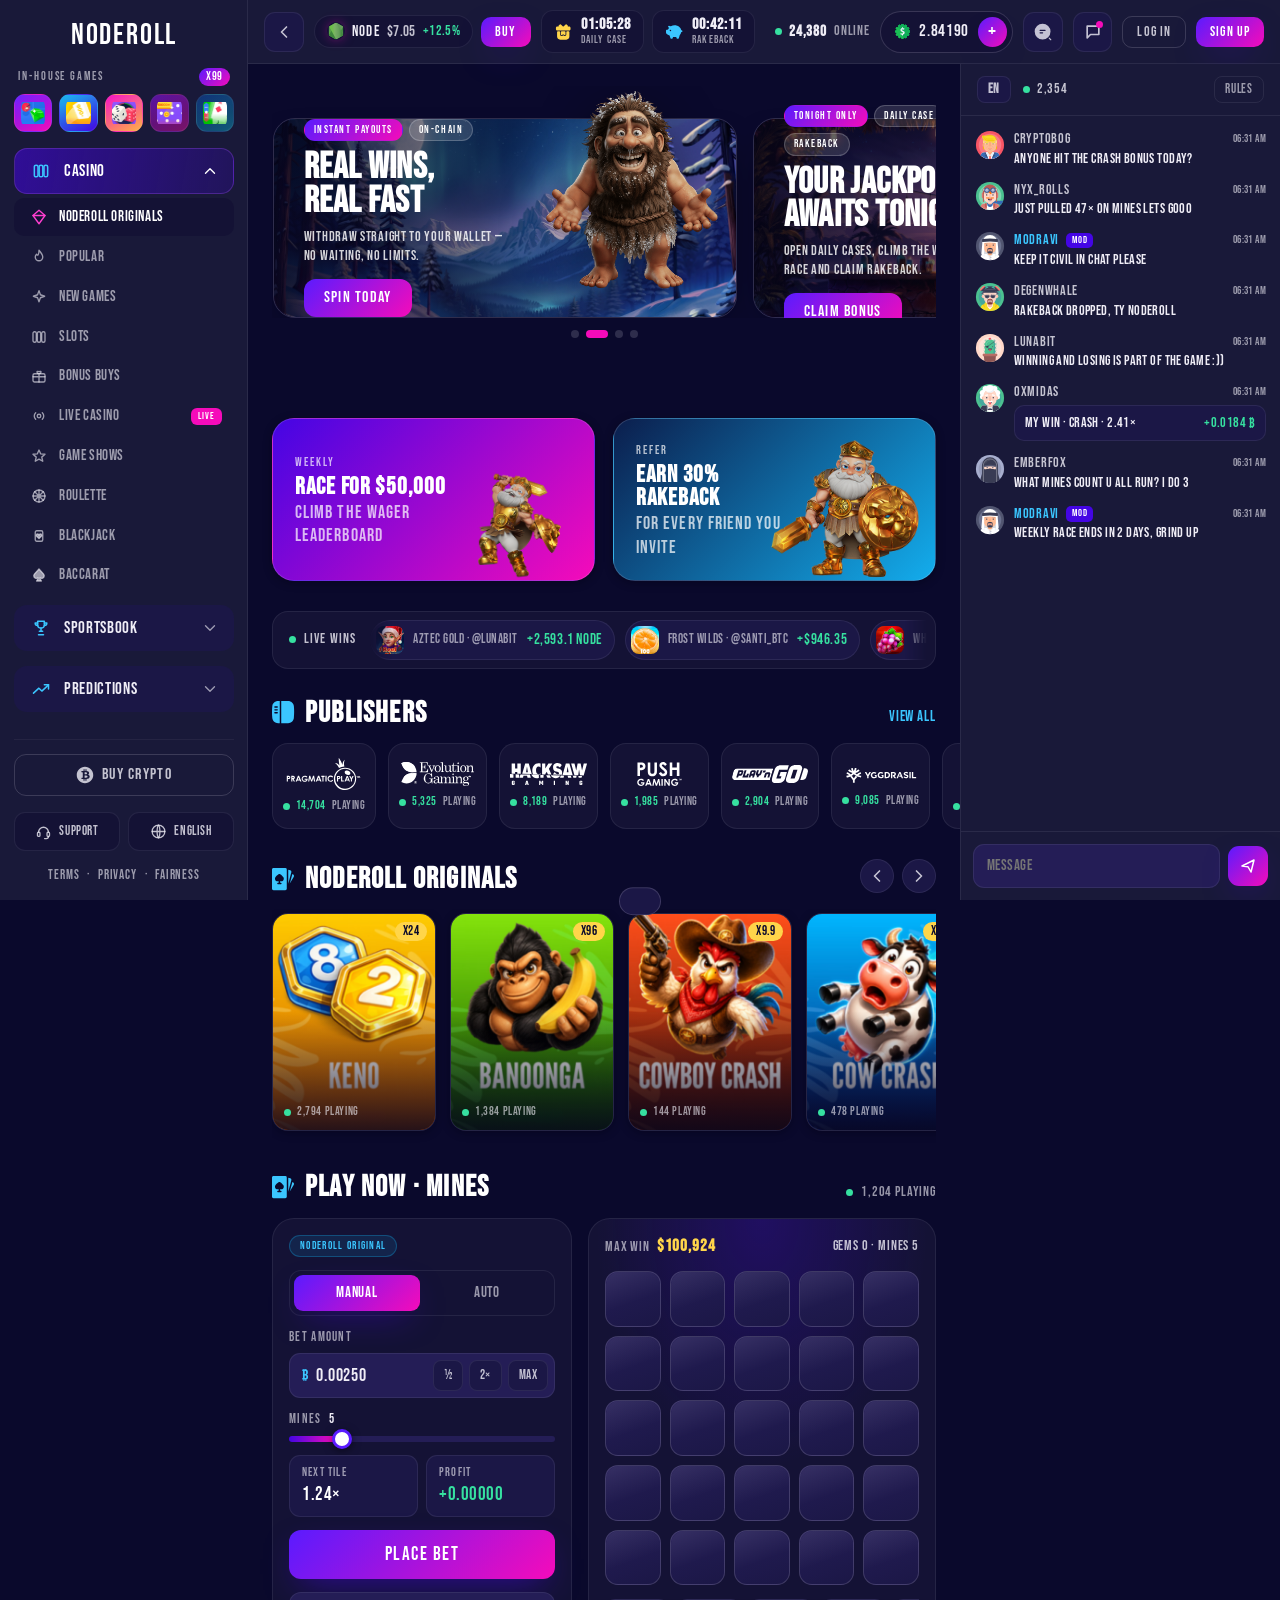
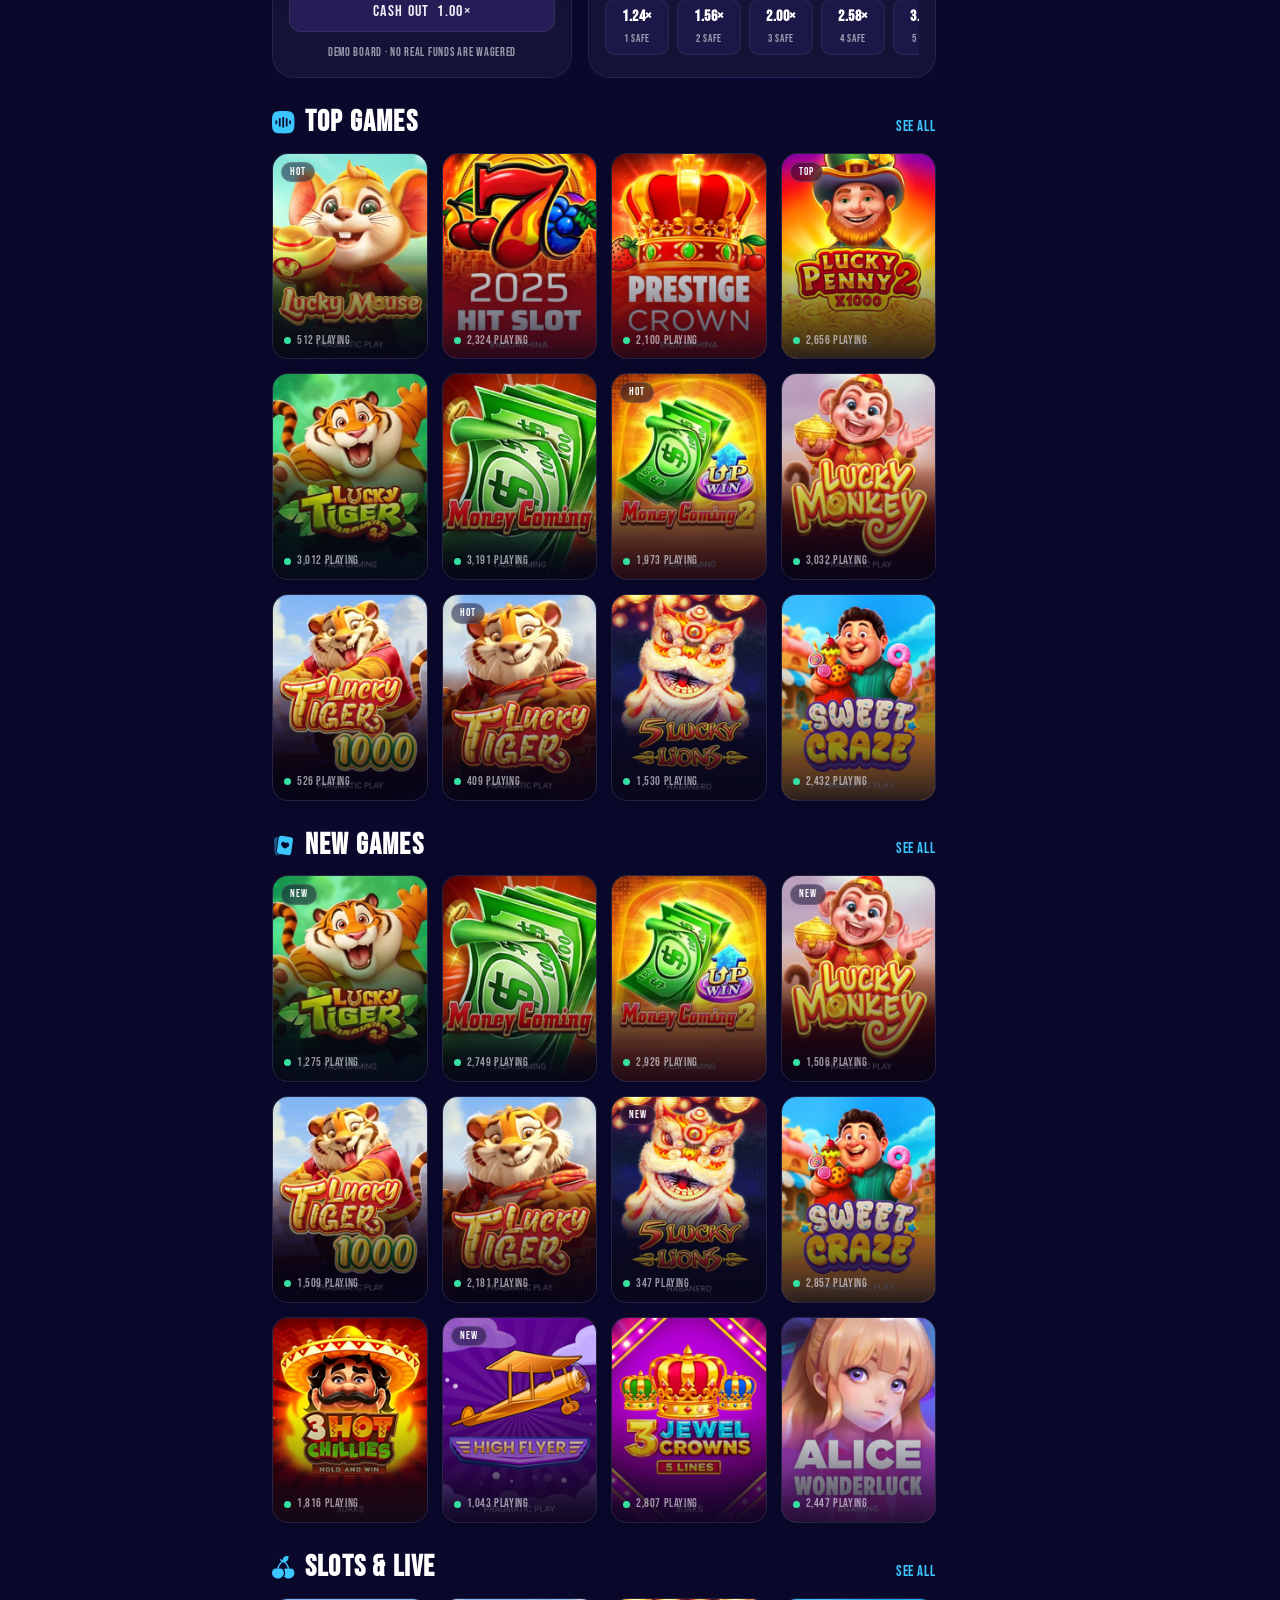
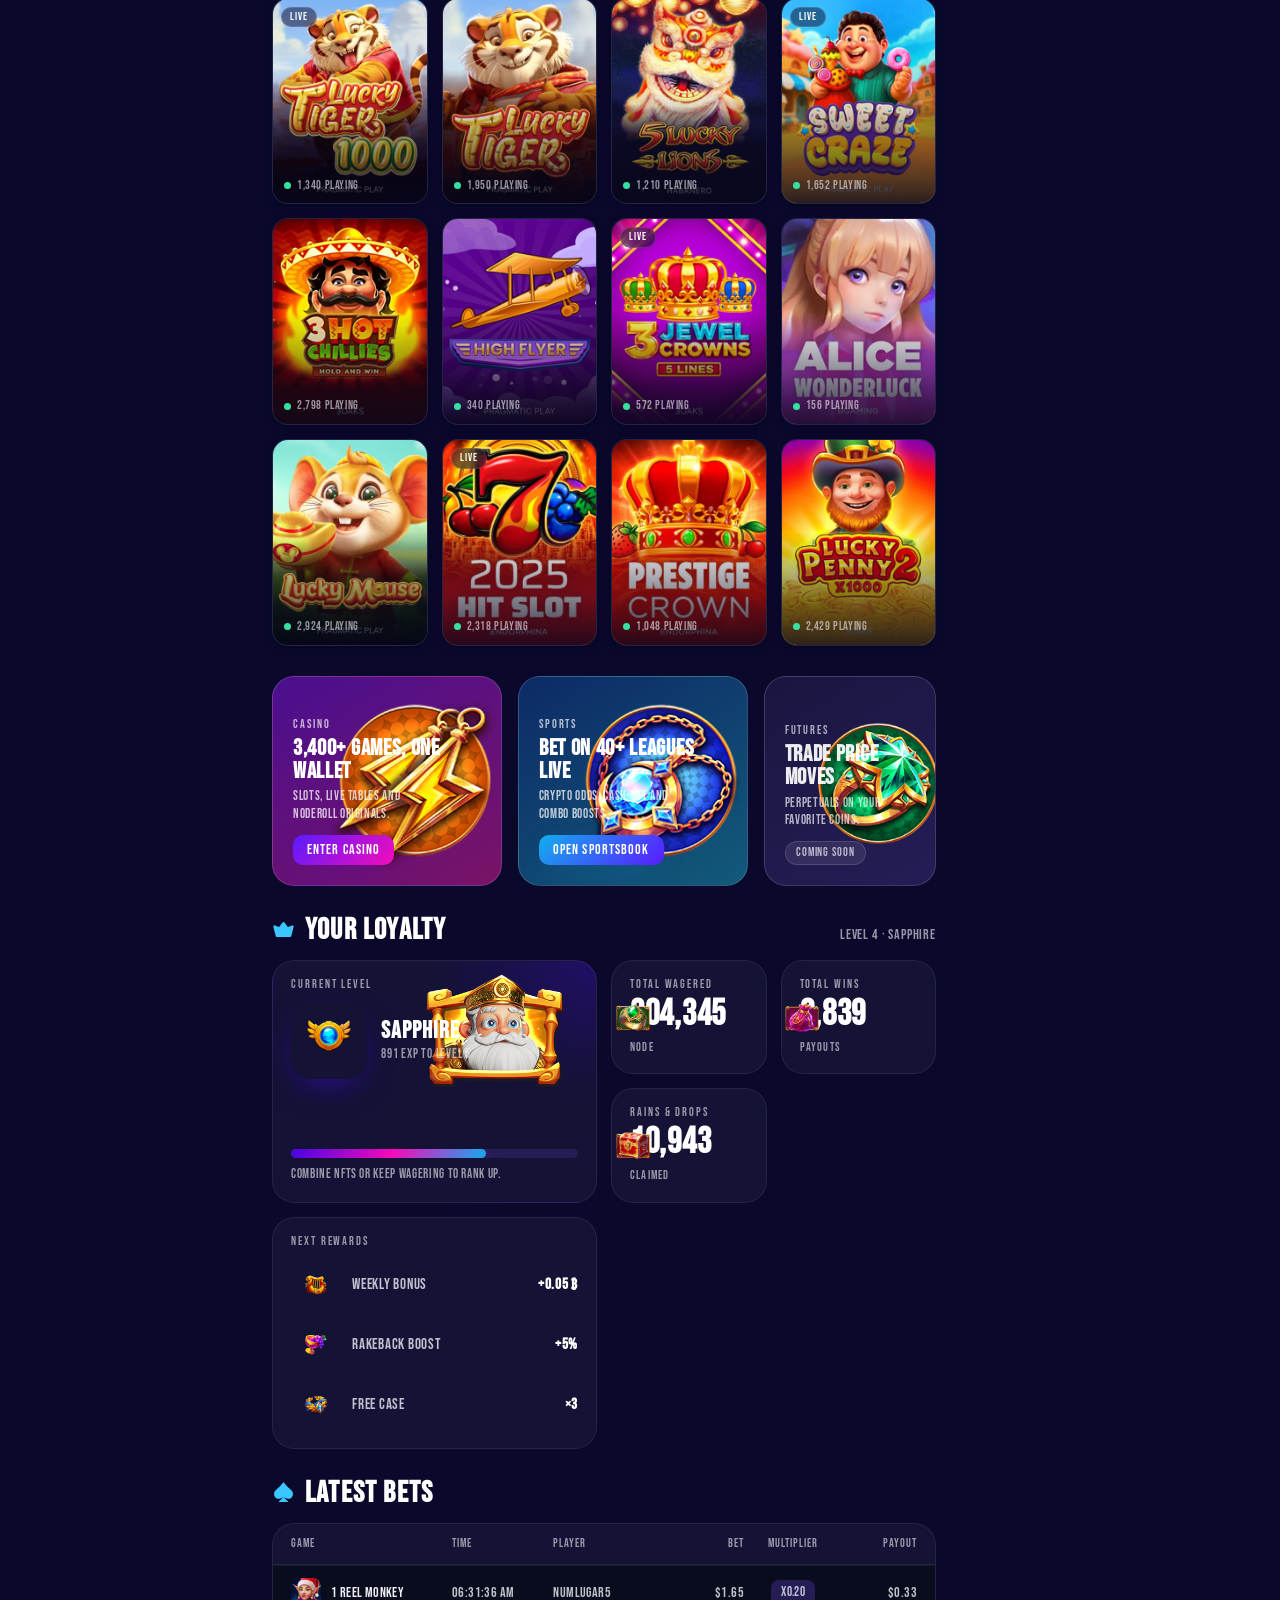
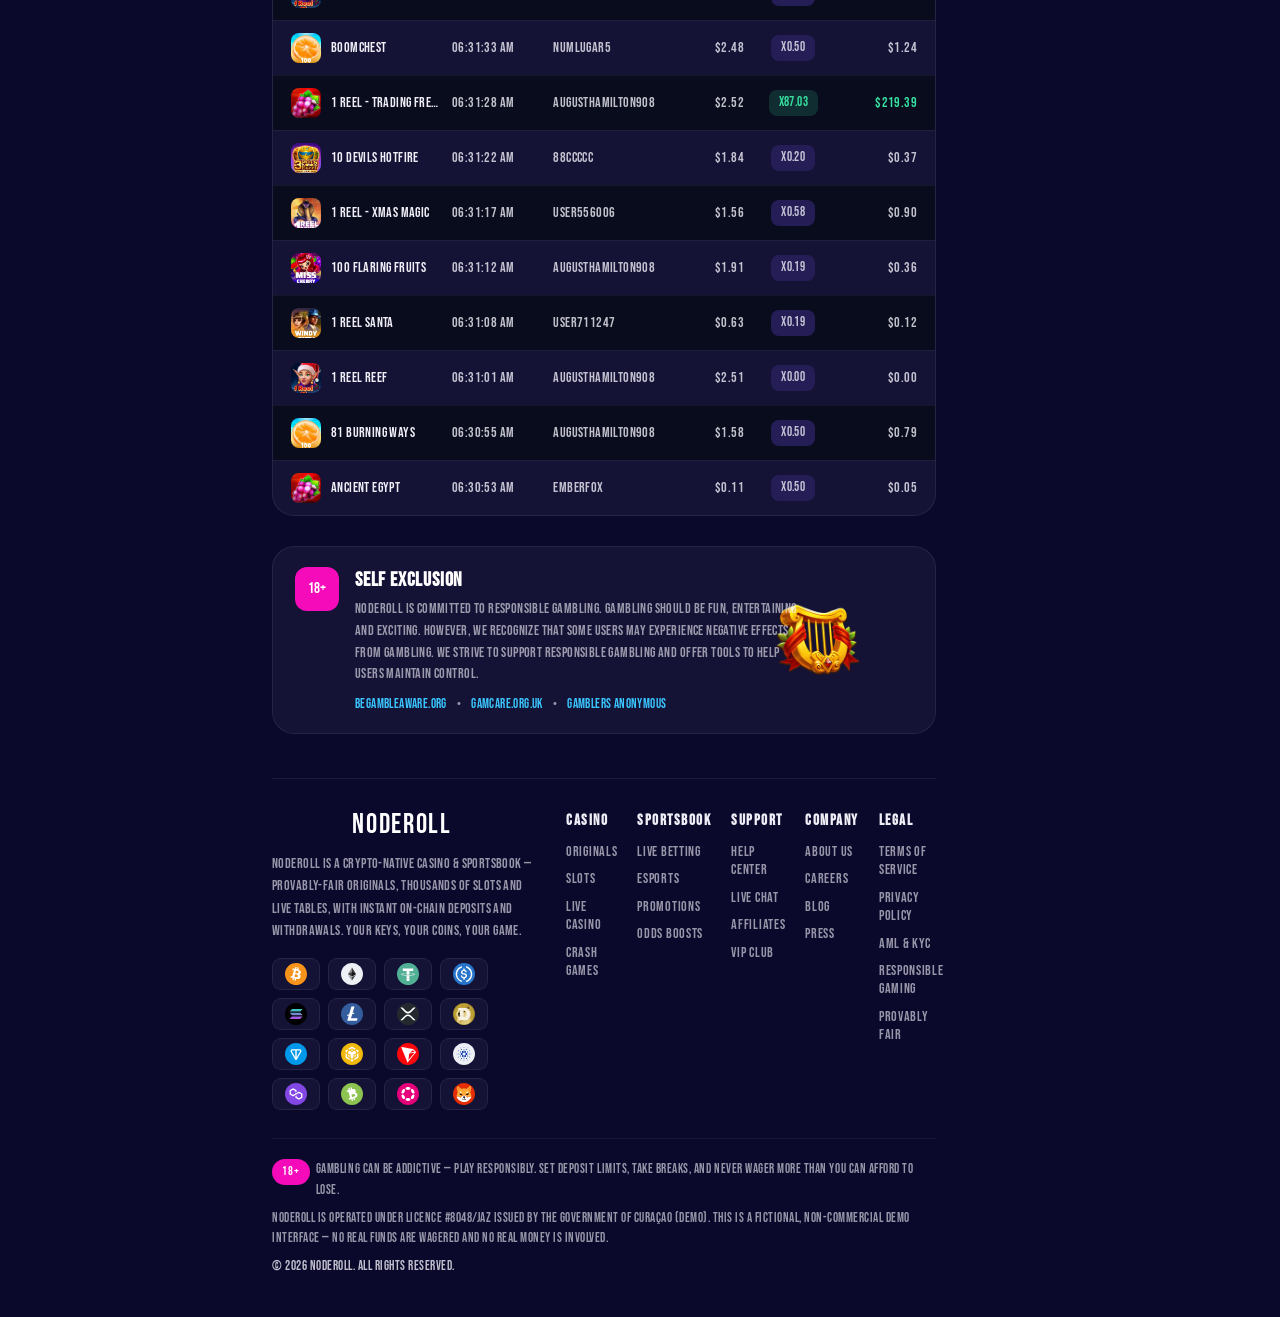
==== commit 88722bb1: "Redesign sidebar into grouped accordion nav (Roobet-style) - Replace the Casino/Sports toggle + flat" ====
--- a/index.html
+++ b/index.html
@@ -52,6 +52,19 @@
 <symbol id="ic-shield" viewBox="0 0 24 24"><path d="M12 3 20 6v6c0 4.4-3.2 7.6-8 9-4.8-1.4-8-4.6-8-9V6Z"/></symbol>
 <symbol id="ic-clock" viewBox="0 0 24 24"><circle cx="12" cy="12" r="9"/><path d="M12 7v5l3.5 2"/></symbol>
 <symbol id="ic-grid" viewBox="0 0 24 24"><rect x="4" y="4" width="7" height="7" rx="1.6"/><rect x="13" y="4" width="7" height="7" rx="1.6"/><rect x="4" y="13" width="7" height="7" rx="1.6"/><rect x="13" y="13" width="7" height="7" rx="1.6"/></symbol>
+<symbol id="ic-chevD" viewBox="0 0 24 24"><path d="m6 9 6 6 6-6"/></symbol>
+<symbol id="ic-basket" viewBox="0 0 24 24"><circle cx="12" cy="12" r="9"/><path d="M12 3v18M3 12h18M5.6 5.6c3.2 3.2 3.2 10.4 0 13.6M18.4 5.6c-3.2 3.2-3.2 10.4 0 13.6"/></symbol>
+<symbol id="ic-tennis" viewBox="0 0 24 24"><circle cx="12" cy="12" r="9"/><path d="M5.5 6.5c4 2.4 4 8.6 0 11M18.5 6.5c-4 2.4-4 8.6 0 11"/></symbol>
+<symbol id="ic-target" viewBox="0 0 24 24"><circle cx="12" cy="12" r="9"/><circle cx="12" cy="12" r="5"/><circle cx="12" cy="12" r="1.4" fill="currentColor"/></symbol>
+<symbol id="ic-bat" viewBox="0 0 24 24"><path d="M14.5 4.5 19 9 9.5 18.5l-2.5.8.8-2.5Z"/><circle cx="5.5" cy="18.5" r="1.7"/></symbol>
+<symbol id="ic-hockey" viewBox="0 0 24 24"><path d="M5 19h14M7 19 15 5l2.5 1"/><ellipse cx="17.5" cy="19" rx="2.2" ry="1.3" fill="currentColor"/></symbol>
+<symbol id="ic-mma" viewBox="0 0 24 24"><path d="M7 10V7.5a1.8 1.8 0 0 1 3.6 0M10.6 8.6a1.8 1.8 0 0 1 3.6 0V11M7 10h7.2v4.5a4 4 0 0 1-4 4H9.2A2.2 2.2 0 0 1 7 16.3Z"/></symbol>
+<symbol id="ic-pong" viewBox="0 0 24 24"><circle cx="9.5" cy="9.5" r="5.5"/><path d="m13.4 13.4 5 5"/><circle cx="17.5" cy="6.5" r="1.3" fill="currentColor"/></symbol>
+<symbol id="ic-horse" viewBox="0 0 24 24"><path d="M5 20c0-5.5 2.2-8.5 6.5-9.5L13 7l3 1.8 3-1-1 3.2c1.2 2.4 1 5.6-1.2 9M11.5 10.5 8 13"/></symbol>
+<symbol id="ic-gauge" viewBox="0 0 24 24"><path d="M4 18a8 8 0 1 1 16 0"/><path d="m12 14 4.5-4"/><circle cx="12" cy="18" r="1.5" fill="currentColor"/></symbol>
+<symbol id="ic-megaphone" viewBox="0 0 24 24"><path d="M4 10.5v3l3 .8 1.8 3.7h2l-1-3.4 8 2.4V7.5l-8 2.4H7Z"/><path d="M18 9.5a3 3 0 0 1 0 5"/></symbol>
+<symbol id="ic-ticket" viewBox="0 0 24 24"><path d="M4 8.5A1.5 1.5 0 0 1 5.5 7h13A1.5 1.5 0 0 1 20 8.5a2 2 0 0 0 0 4 1.5 1.5 0 0 1 0 3 2 2 0 0 0 0 .5 1.5 1.5 0 0 1-1.5 1.5h-13A1.5 1.5 0 0 1 4 16a2 2 0 0 0 0-3 1.5 1.5 0 0 1 0-3 2 2 0 0 0 0-1.5Z"/><path d="M14 7v10"/></symbol>
+<symbol id="ic-vote" viewBox="0 0 24 24"><rect x="4" y="10" width="16" height="10" rx="2"/><path d="M4 14h16M12 4v6M9 6.5 12 4l3 2.5"/></symbol>
 </defs></svg>
 
 <a class="skip-link" href="#lobby">Skip to content</a>
@@ -72,33 +85,73 @@
         <div class="ingames__strip" id="ingameStrip"><!-- JS --></div>
       </section>
 
-      <div class="seg" role="tablist" aria-label="Mode">
-        <button class="seg__btn is-active" role="tab" aria-selected="true" data-mode="casino">Casino</button>
-        <button class="seg__btn" role="tab" aria-selected="false" data-mode="sports">Sports</button>
-      </div>
-
       <div class="sidebar__scroll">
-        <nav class="nav" aria-label="Casino sections">
-          <a class="nav__item is-active" href="#originals" data-nav="originals"><span class="nav__ic"><svg class="ic"><use href="#ic-diamond"/></svg></span> NodeRoll Originals</a>
-          <a class="nav__item" href="#top" data-nav="top-games"><span class="nav__ic"><svg class="ic"><use href="#ic-trend"/></svg></span> Top Games</a>
-          <a class="nav__item" href="#new" data-nav="new-games"><span class="nav__ic"><svg class="ic"><use href="#ic-sparkle"/></svg></span> New Games</a>
-          <a class="nav__item" href="#top" data-nav="hot-games"><span class="nav__ic"><svg class="ic"><use href="#ic-flame"/></svg></span> Hot Games</a>
-          <a class="nav__item" href="#slots" data-nav="slots"><span class="nav__ic"><svg class="ic"><use href="#ic-slots"/></svg></span> Slots</a>
-          <a class="nav__item" href="#originals" data-nav="crash-games"><span class="nav__ic"><svg class="ic"><use href="#ic-rocket"/></svg></span> Crash Games</a>
-          <a class="nav__item" href="#slots" data-nav="live-casino"><span class="nav__ic"><svg class="ic"><use href="#ic-live"/></svg></span> Live Casino</a>
-          <a class="nav__item" href="#top" data-nav="favorites"><span class="nav__ic"><svg class="ic"><use href="#ic-star"/></svg></span> Favorites</a>
-          <a class="nav__item" href="#slots" data-nav="providers"><span class="nav__ic"><svg class="ic"><use href="#ic-layers"/></svg></span> Providers</a>
-        </nav>
-
-        <div class="nav__divider"></div>
-
-        <nav class="nav nav--secondary" aria-label="More">
-          <a class="nav__item" href="#loyalty" data-nav="nft-vault"><span class="nav__ic"><svg class="ic"><use href="#ic-hexagon"/></svg></span> NFT Vault</a>
-          <a class="nav__item" href="#loyalty" data-nav="loyalty"><span class="nav__ic"><svg class="ic"><use href="#ic-crown"/></svg></span> Loyalty</a>
-          <a class="nav__item" href="#promos" data-nav="futures"><span class="nav__ic"><svg class="ic"><use href="#ic-candles"/></svg></span> Futures</a>
-          <a class="nav__item" href="#promos" data-nav="tournaments"><span class="nav__ic"><svg class="ic"><use href="#ic-trophy"/></svg></span> Tournaments</a>
-          <a class="nav__item" href="#loyalty" data-nav="leaderboard"><span class="nav__ic"><svg class="ic"><use href="#ic-rank"/></svg></span> Leaderboard</a>
-        </nav>
+        <div class="navgroup is-open">
+          <button class="navgroup__head" type="button" aria-expanded="true">
+            <span class="navgroup__ic"><svg class="ic"><use href="#ic-slots"/></svg></span>
+            <span class="navgroup__label">Casino</span>
+            <svg class="ic navgroup__chev"><use href="#ic-chevD"/></svg>
+          </button>
+          <div class="navgroup__panel"><div class="navgroup__list">
+            <a class="navsub is-active" href="#originals"><svg class="ic"><use href="#ic-diamond"/></svg> NodeRoll Originals</a>
+            <a class="navsub" href="#top"><svg class="ic"><use href="#ic-flame"/></svg> Popular</a>
+            <a class="navsub" href="#new"><svg class="ic"><use href="#ic-sparkle"/></svg> New Games</a>
+            <a class="navsub" href="#slots"><svg class="ic"><use href="#ic-slots"/></svg> Slots</a>
+            <a class="navsub" href="#slots"><svg class="ic"><use href="#ic-gift"/></svg> Bonus Buys</a>
+            <a class="navsub" href="#slots"><svg class="ic"><use href="#ic-live"/></svg> Live Casino <span class="navsub__badge">LIVE</span></a>
+            <a class="navsub" href="#slots"><svg class="ic"><use href="#ic-star"/></svg> Game Shows</a>
+            <a class="navsub" href="#originals"><svg class="ic"><use href="#ic-wheel"/></svg> Roulette</a>
+            <a class="navsub" href="#originals"><svg class="ic"><use href="#ic-cards"/></svg> Blackjack</a>
+            <a class="navsub" href="#originals"><svg class="ic"><use href="#ic-spade"/></svg> Baccarat</a>
+          </div></div>
+        </div>
+
+        <div class="navgroup">
+          <button class="navgroup__head" type="button" aria-expanded="false">
+            <span class="navgroup__ic"><svg class="ic"><use href="#ic-trophy"/></svg></span>
+            <span class="navgroup__label">Sportsbook</span>
+            <svg class="ic navgroup__chev"><use href="#ic-chevD"/></svg>
+          </button>
+          <div class="navgroup__panel"><div class="navgroup__list">
+            <a class="navsub" href="#top"><svg class="ic"><use href="#ic-ball"/></svg> Soccer</a>
+            <a class="navsub" href="#top"><svg class="ic"><use href="#ic-basket"/></svg> Basketball</a>
+            <a class="navsub" href="#top"><svg class="ic"><use href="#ic-tennis"/></svg> Tennis</a>
+            <a class="navsub" href="#top"><svg class="ic"><use href="#ic-target"/></svg> Counter-Strike</a>
+            <a class="navsub" href="#top"><svg class="ic"><use href="#ic-bat"/></svg> Cricket</a>
+            <a class="navsub" href="#top"><svg class="ic"><use href="#ic-bat"/></svg> Baseball</a>
+            <a class="navsub" href="#top"><svg class="ic"><use href="#ic-hockey"/></svg> Ice Hockey</a>
+            <a class="navsub" href="#top"><svg class="ic"><use href="#ic-mma"/></svg> MMA</a>
+            <a class="navsub" href="#top"><svg class="ic"><use href="#ic-pong"/></svg> Table Tennis</a>
+            <a class="navsub" href="#top"><svg class="ic"><use href="#ic-horse"/></svg> Horse Racing</a>
+          </div></div>
+        </div>
+
+        <div class="navgroup">
+          <button class="navgroup__head" type="button" aria-expanded="false">
+            <span class="navgroup__ic"><svg class="ic"><use href="#ic-trend"/></svg></span>
+            <span class="navgroup__label">Predictions</span>
+            <svg class="ic navgroup__chev"><use href="#ic-chevD"/></svg>
+          </button>
+          <div class="navgroup__panel"><div class="navgroup__list">
+            <a class="navsub" href="#top"><svg class="ic"><use href="#ic-vote"/></svg> Politics</a>
+            <a class="navsub" href="#top"><svg class="ic"><use href="#ic-ball"/></svg> Sports</a>
+          </div></div>
+        </div>
+
+        <a class="navlink" href="#top"><span class="navgroup__ic"><svg class="ic"><use href="#ic-gauge"/></svg></span><span class="navgroup__label">Live RTP</span></a>
+
+        <div class="navblock">
+          <a class="navsub" href="#promos"><svg class="ic"><use href="#ic-megaphone"/></svg> Promotions</a>
+          <a class="navsub" href="#promos"><svg class="ic"><use href="#ic-coin"/></svg> Refer &amp; Earn</a>
+          <a class="navsub" href="#promos"><svg class="ic"><use href="#ic-ticket"/></svg> Redeem</a>
+        </div>
+
+        <a class="navlink" href="#loyalty"><span class="navgroup__ic"><svg class="ic"><use href="#ic-crown"/></svg></span><span class="navgroup__label">VIP Club</span></a>
+
+        <div class="sidestat">
+          <span class="sidestat__label">Total bets placed</span>
+          <b class="sidestat__num" id="totalBets">14,433,926,705</b>
+        </div>
       </div>
 
       <div class="sidebar__bottom">
--- a/assets/css/styles.css
+++ b/assets/css/styles.css
@@ -165,12 +165,12 @@
 }
 
 /* ============================== sidebar ============================= */
-.sidebar{border-right:1px solid var(--line);background:var(--bg-2);overflow:hidden;
+.sidebar{border-right:1px solid var(--line);background:rgb(25 25 57);overflow:hidden;
   position:sticky;top:0;height:100dvh;align-self:start}
 .sidebar__inner{height:100%;width:var(--sidebar-w);padding:18px 14px 16px;
   display:flex;flex-direction:column;gap:16px;min-height:0}
 .sidebar__scroll{flex:1 1 auto;min-height:0;overflow-y:auto;overscroll-behavior:contain;
-  display:flex;flex-direction:column;gap:16px;margin:0 -4px;padding:0 4px}
+  display:flex;flex-direction:column;gap:9px;margin:0 -4px;padding:0 4px}
 .sidebar__bottom{flex:0 0 auto;display:flex;flex-direction:column;gap:16px;
   padding-top:14px;border-top:1px solid var(--line-soft)}
 
@@ -195,20 +195,37 @@
 .seg__btn.is-active{color:#fff;background:var(--grad-primary);box-shadow:var(--glow-plasma)}
 .seg__btn:active{transform:scale(.97)}
 
-/* nav */
-.nav{display:flex;flex-direction:column;gap:2px}
-.nav__item{display:flex;align-items:center;gap:11px;padding:10px 12px;border-radius:11px;font-size:16px;
-  letter-spacing:.05em;color:var(--ink-2);position:relative;
-  transition:color var(--t-pop) var(--ease-out),background var(--t-pop) var(--ease-out),transform var(--t-press) var(--ease-out)}
-.nav__ic{width:22px;display:grid;place-items:center;color:var(--ink-3);transition:color var(--t-pop) var(--ease-out)}
-.nav__item:active{transform:scale(.985)}
-@media (hover:hover){.nav__item:hover{background:var(--surface);color:var(--ink)}.nav__item:hover .nav__ic{color:var(--neon-1)}}
-.nav__item.is-active{color:#fff;background:linear-gradient(100deg,rgba(68,5,228,.32),rgba(245,11,186,.12))}
-.nav__item.is-active .nav__ic{color:var(--pulse-1)}
-.nav__item.is-active::before{content:"";position:absolute;left:0;top:50%;transform:translateY(-50%);
-  width:3px;height:18px;border-radius:99px;background:var(--grad-primary)}
-.nav__divider{height:1px;background:var(--line);margin:2px 6px}
-.nav--secondary .nav__item{font-size:15px;color:var(--ink-3)}
+/* accordion nav (grouped pills) */
+.navgroup{display:flex;flex-direction:column}
+.navgroup__head,.navlink{display:flex;align-items:center;gap:11px;width:100%;text-align:left;
+  padding:12px 14px;border-radius:13px;background:var(--surface-2);border:1px solid transparent;color:var(--ink);
+  font-size:17px;letter-spacing:.04em;cursor:pointer;touch-action:manipulation;
+  transition:background var(--t-pop) var(--ease-out),color var(--t-pop) var(--ease-out),transform var(--t-press) var(--ease-out)}
+.navgroup__head:active,.navlink:active{transform:scale(.99)}
+.navgroup__ic{width:24px;display:grid;place-items:center;color:var(--neon-1);flex:0 0 auto}
+.navgroup__ic .ic{width:20px;height:20px}
+.navgroup__label{flex:1;line-height:1}
+.navgroup__chev{width:18px;height:18px;flex:0 0 auto;color:var(--ink-3);transition:transform var(--t-pop) var(--ease-out)}
+@media (hover:hover){.navgroup__head:hover,.navlink:hover{background:var(--surface-3)}}
+.navgroup.is-open>.navgroup__head,.navlink.is-active{
+  background:linear-gradient(100deg,rgba(68,5,228,.55),rgba(68,5,228,.2));color:#fff;border-color:rgba(122,60,200,.45)}
+.navgroup.is-open>.navgroup__head .navgroup__chev{transform:rotate(180deg);color:#fff}
+/* smooth height via grid-rows 0fr -> 1fr */
+.navgroup__panel{display:grid;grid-template-rows:0fr;transition:grid-template-rows var(--t-panel) var(--ease-out)}
+.navgroup.is-open>.navgroup__panel{grid-template-rows:1fr}
+.navgroup__list{overflow:hidden;min-height:0;display:flex;flex-direction:column;gap:2px;padding:4px 0 2px}
+.navsub{display:flex;align-items:center;gap:11px;padding:9px 12px 9px 16px;border-radius:10px;
+  color:var(--ink-3);font-size:15px;letter-spacing:.04em;
+  transition:background var(--t-pop) var(--ease-out),color var(--t-pop) var(--ease-out)}
+.navsub .ic{width:18px;height:18px;color:var(--ink-3);flex:0 0 auto;transition:color var(--t-pop) var(--ease-out)}
+@media (hover:hover){.navsub:hover{background:var(--surface);color:var(--ink)}.navsub:hover .ic{color:var(--pulse-1)}}
+.navsub.is-active{color:#fff;background:var(--surface)}
+.navsub.is-active .ic{color:var(--pulse-1)}
+.navsub__badge{margin-left:auto;font-size:10px;letter-spacing:.1em;background:var(--pulse);color:#fff;padding:2px 7px;border-radius:6px}
+.navblock{display:flex;flex-direction:column;gap:2px;background:var(--surface-2);border-radius:13px;padding:6px}
+.sidestat{background:var(--surface);border:1px solid var(--line);border-radius:13px;padding:12px 14px;display:flex;flex-direction:column;gap:3px}
+.sidestat__label{font-size:12px;letter-spacing:.08em;color:var(--ink-3)}
+.sidestat__num{font-size:21px;letter-spacing:.04em;color:#fff;line-height:1}
 
 .buycrypto{margin-top:auto}
 .sidebar__foot{display:flex;align-items:center;justify-content:center;gap:8px;color:var(--ink-3);font-size:13px;letter-spacing:.06em}
@@ -218,7 +235,7 @@
 .main-region{display:flex;flex-direction:column;min-width:0}
 .topbar{position:sticky;top:0;z-index:var(--z-sticky);height:var(--topbar-h);
   display:flex;align-items:center;gap:10px;padding:0 16px;
-  background:var(--bg);border-bottom:1px solid var(--line)}
+  background:rgb(25 25 57);border-bottom:1px solid var(--line)}
 .topbar__menu{display:none}
 .topbar__collapse{display:grid;flex:0 0 auto}
 .topbar__spacer{flex:1}
@@ -317,11 +334,11 @@
 .balance__cur .ui__img,.balance__cur img{width:16px;height:16px;object-fit:contain;display:block}
 .pay__img{width:22px;height:22px;object-fit:contain;display:block}
 .win__img{width:100%;height:100%;object-fit:cover;display:block}
-.pcard__art img{width:86px;height:86px;object-fit:contain;display:block}
-.rw__img{width:100%;height:100%;object-fit:contain;display:block}
+.pcard__art img{width:300px;height:300px;object-fit:contain;display:block}
+.rw__img{width:200%;height:200%;object-fit:contain;display:block}
 .msg__avimg{width:100%;height:100%;object-fit:cover;border-radius:inherit;display:block}
-.tile__icimg{width:100%;height:100%;object-fit:contain;display:block}
-.level__img{width:100%;height:100%;object-fit:contain;display:block}
+.tile__icimg{width:300%;height:300%;object-fit:contain;display:block}
+.level__img{width:140%;height:140%;margin-top: -11px;object-fit:contain;display:block}
 
 /* side promos */
 .promo-row{display:flex;gap:18px;margin-top:32px}
@@ -332,10 +349,10 @@
 .spromo--a{background:linear-gradient(135deg,var(--plasma) 0%,var(--pulse) 100%)}
 .spromo--b{background:linear-gradient(135deg,#0b1e4d 0%,var(--neon) 100%)}
 .spromo h3{font-size:24px;letter-spacing:.03em;color:#fff;line-height:.96;margin:3px 0}
-.spromo p{font-size:13px;letter-spacing:.06em;color:rgba(255,255,255,.72)}
+.spromo p{font-size:18px;letter-spacing:.06em;color:rgba(255,255,255,.72)}
 .spromo .eyebrow{color:rgba(255,255,255,.7)}
 .spromo__txt{position:relative;z-index:1;max-width:56%}
-.spromo__img{position:absolute;right:12px;bottom:0;height:115%;width:auto;max-width:48%;z-index:0;object-fit:contain;object-position:right bottom;pointer-events:none}
+.spromo__img{position:absolute;right:14px;bottom:0;height:150%;width:auto;max-width:48%;z-index:0;object-fit:contain;object-position:right bottom;pointer-events:none}
 .spromo:active{transform:scale(.99)}
 @media(hover:hover){.spromo:hover{transform:translateY(-3px);box-shadow:var(--sh-2)}}
 
@@ -463,7 +480,7 @@
 .pcard__body .eyebrow{color:rgba(255,255,255,.7)}
 .pcard h3{font-size:23px;letter-spacing:.03em;color:#fff;line-height:.98;max-width:18ch}
 .pcard p{font-size:13px;letter-spacing:.05em;color:rgba(255,255,255,.74);margin-bottom:6px;max-width:30ch}
-.pcard__art{position:absolute;top:18px;right:18px;z-index:1;color:rgba(255,255,255,.32)}
+.pcard__art{position:absolute;top:-46px;right:-57px;z-index:1;color:rgba(255,255,255,.32)}
 .pcard__art .ic{width:46px;height:46px;stroke-width:1.5}
 .pcard--soon .pcard__art{color:rgba(255,255,255,.16)}
 .pcard--soon .pcard__body{opacity:.92}
@@ -476,10 +493,10 @@
 .tile--level{grid-column:span 2;grid-row:span 2;background:
   radial-gradient(90% 100% at 100% 0%,rgba(68,5,228,.28),transparent 55%),var(--surface)}
 .tile--level>:not(.level__char){position:relative;z-index:1}
-.level__char{position:absolute;right:12px;bottom:0;top:auto;height:64%;z-index:0;pointer-events:none}
+.level__char{position:absolute;right:-10px;bottom:0;top:-50px;height:100%;z-index:0;pointer-events:none}
 .level__char:empty{display:none}
 .level__char .level__img{height:100%;width:auto;max-width:220px;object-fit:contain;object-position:right bottom}
-.tile__ic{position:absolute;top:14px;right:14px;width:52px;height:52px;z-index:2}
+.tile__ic{position:absolute;top:-21px;right:107px;width:52px;height:52px;z-index:2}
 .tile__ic:empty{display:none}
 .tile--stat{justify-content:center}
 .tile--stat strong{font-size:36px;letter-spacing:.02em;color:#fff;line-height:.9}
@@ -497,7 +514,7 @@
 .rewards{display:flex;flex-direction:column;gap:10px;margin-top:4px}
 .rewards li{display:flex;align-items:center;gap:11px;font-size:15px;letter-spacing:.05em;color:var(--ink-2)}
 .rewards li b{margin-left:auto;color:#fff}
-.rewards__ic{width:42px;height:42px;border-radius:11px;display:grid;place-items:center;font-size:15px;color:#fff;flex:0 0 auto}
+.rewards__ic{width:50px;height:50px;border-radius:11px;display:grid;place-items:center;font-size:15px;color:#fff;align-content: center;flex:0 0 auto}
 .rewards__ic--1{background:linear-gradient(135deg,var(--plasma-1),var(--pulse))}
 .rewards__ic--2{background:linear-gradient(135deg,var(--neon),var(--plasma-1))}
 .rewards__ic--3{background:linear-gradient(135deg,var(--pulse),#ffd54a)}
@@ -565,7 +582,7 @@
 .bets__mid{text-align:center}
 .bets__body{display:flex;flex-direction:column}
 .bet{font-size:14px;color:var(--ink-2);border-top:1px solid var(--line-soft)}
-.bet:nth-child(odd){background:rgba(239,237,246,.02)}
+.bet:nth-child(odd){background:#090c1d}
 .bet__game{display:flex;align-items:center;gap:10px;color:var(--ink);min-width:0}
 .bet__thumb{width:30px;height:30px;border-radius:8px;flex:0 0 auto;overflow:hidden;display:grid;place-items:center;background:var(--surface-3)}
 .bet__thumb img{width:100%;height:100%;object-fit:cover;display:block}
@@ -592,7 +609,7 @@
 
 /* =============================== chat ============================== */
 .chat{position:sticky;top:var(--topbar-h);height:calc(100dvh - var(--topbar-h));z-index:var(--z-chat);
-  border-left:1px solid var(--line);background:var(--bg-2);display:flex;flex-direction:column;overflow:hidden}
+  border-left:1px solid var(--line);background:rgb(25 25 57);display:flex;flex-direction:column;overflow:hidden}
 .content-grid.chat-collapsed .chat{transform:translateX(100%);opacity:0;pointer-events:none;
   transition:transform var(--t-panel) var(--ease-out),opacity var(--t-panel) var(--ease-out)}
 .chat__head{display:flex;align-items:center;gap:12px;padding:12px 16px;border-bottom:1px solid var(--line)}
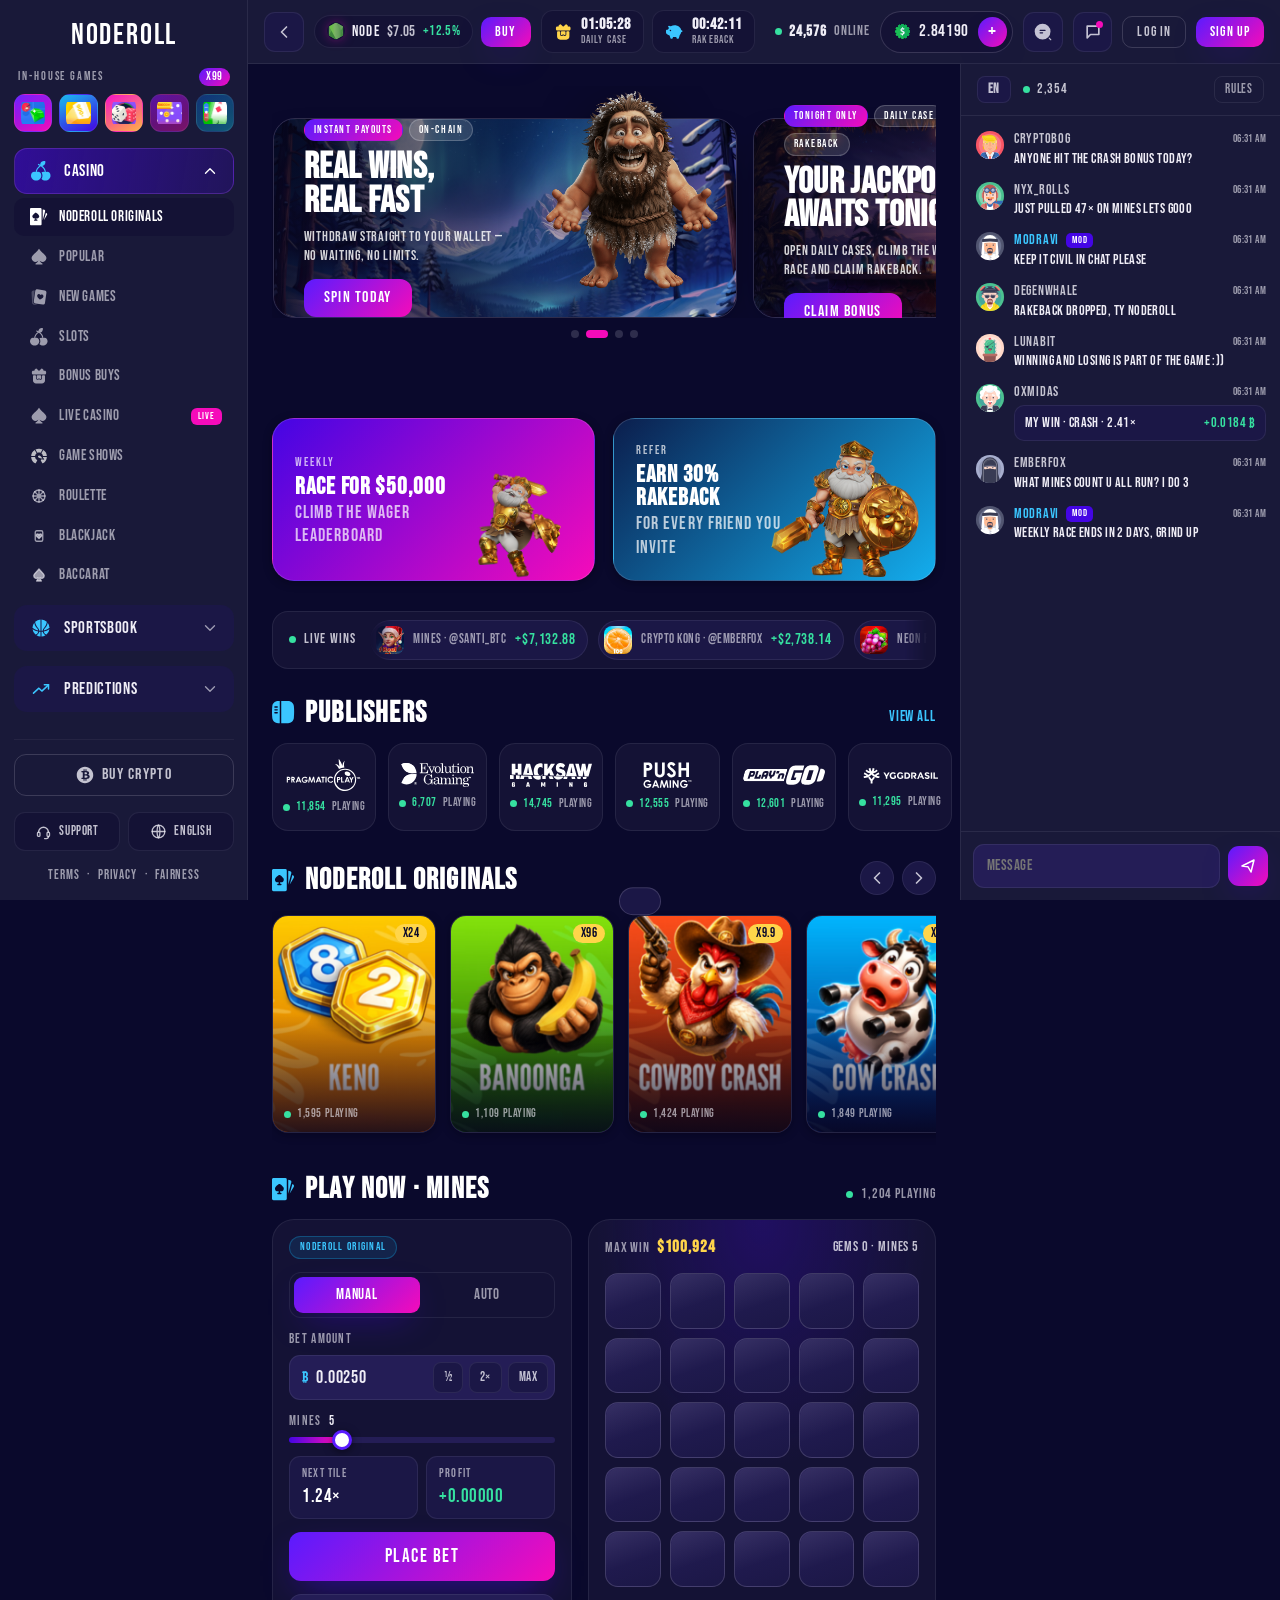
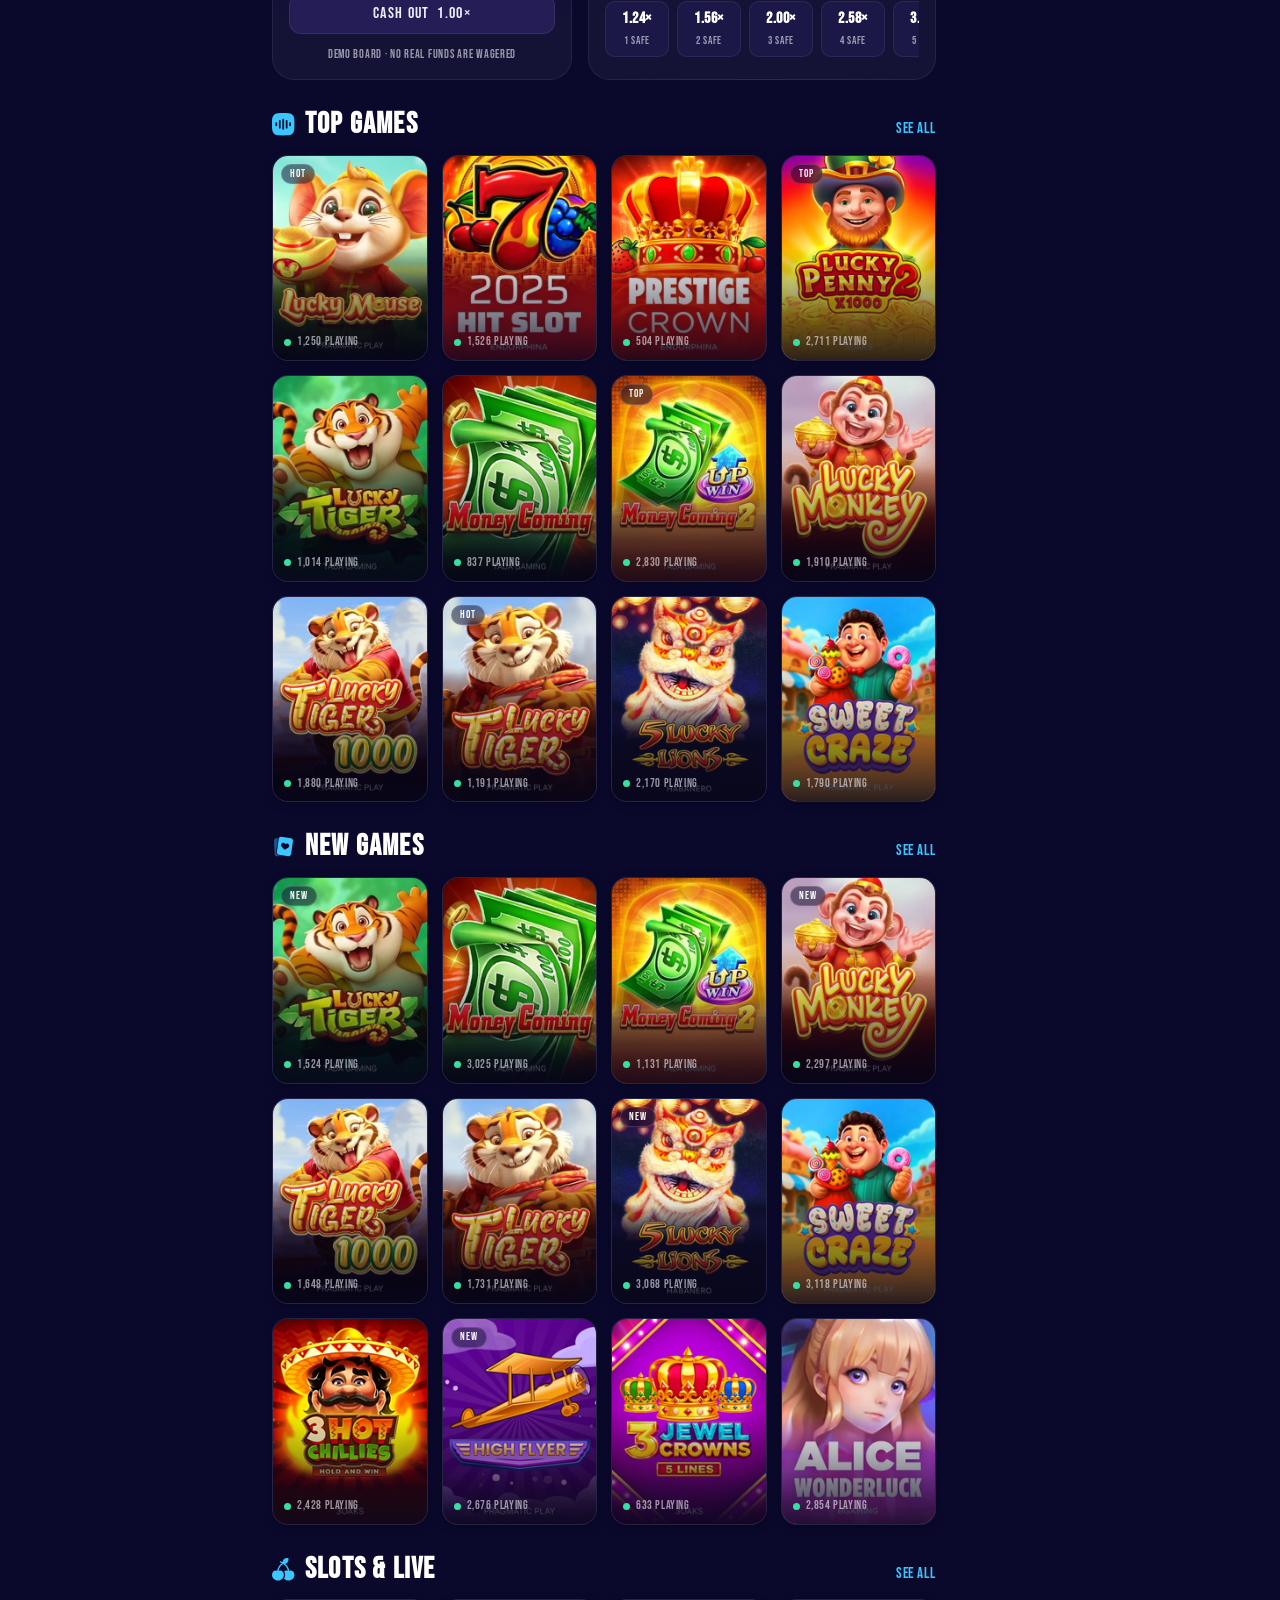
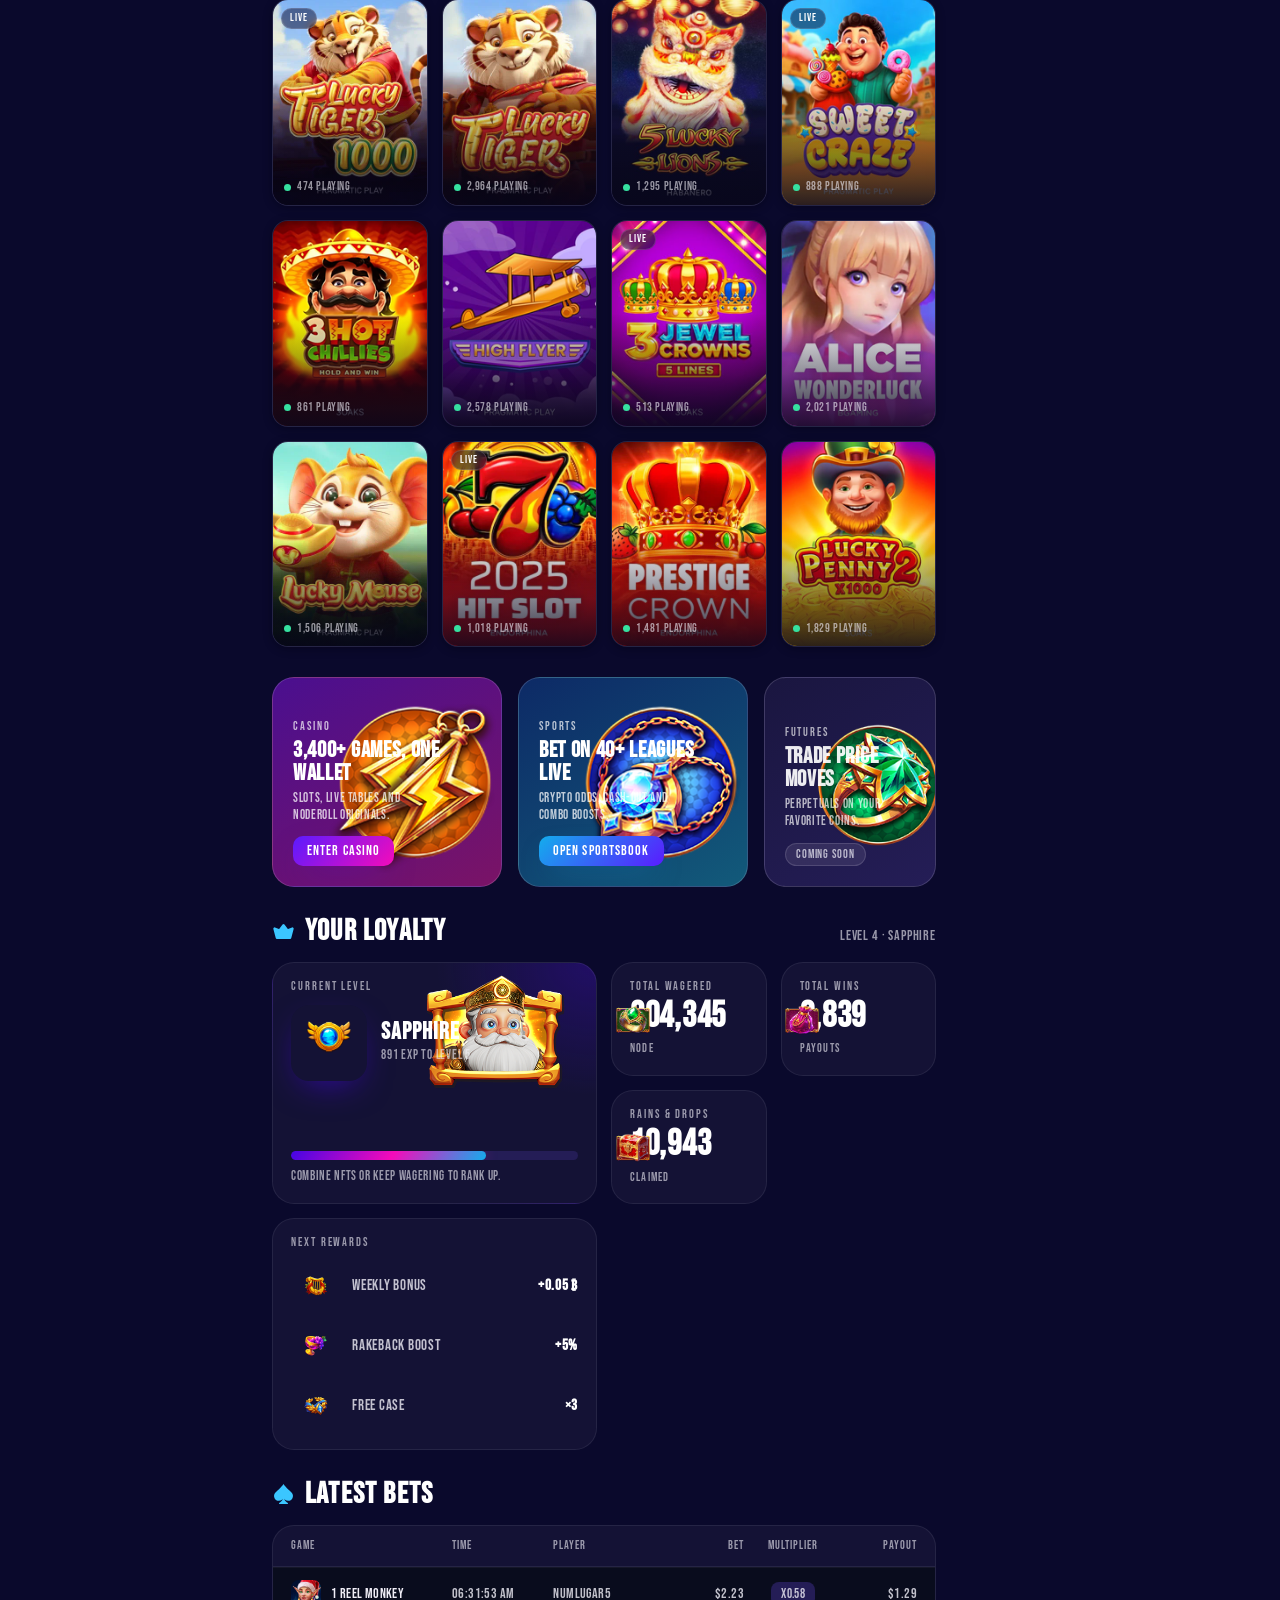
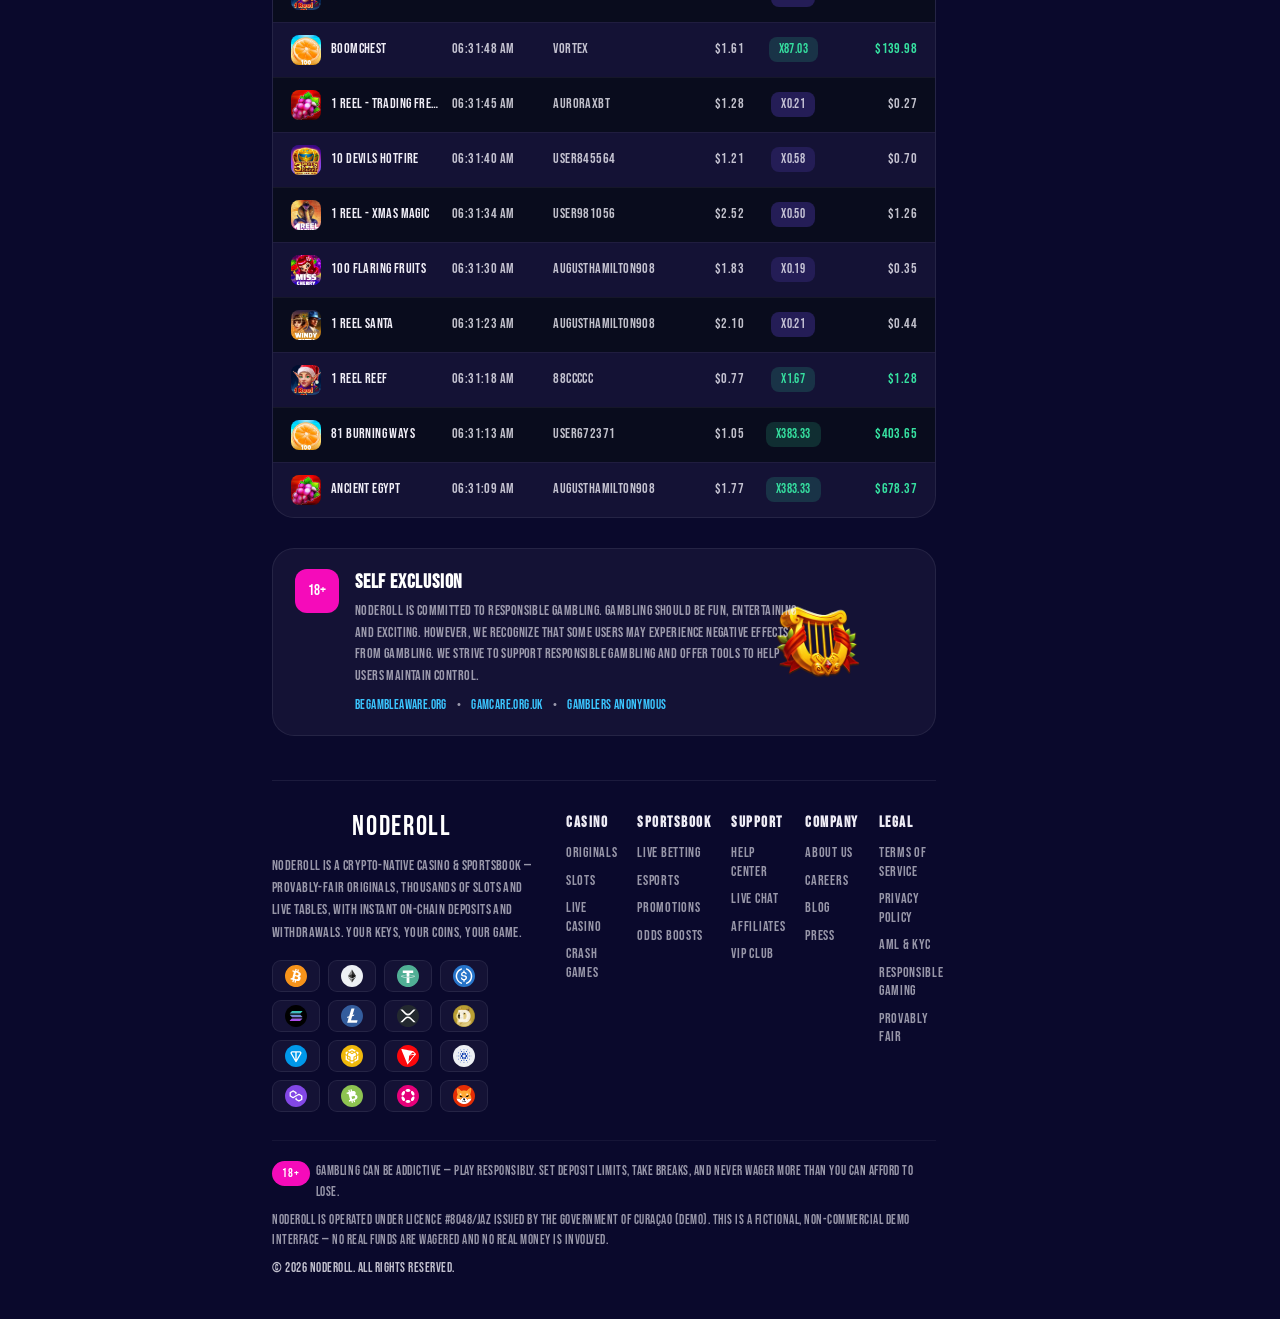
==== commit aab7041e: "Hook uploaded icons into the new accordion sidebar - Tag every nav group head, sub-item and pill wit" ====
--- a/index.html
+++ b/index.html
@@ -87,66 +87,66 @@
 
       <div class="sidebar__scroll">
         <div class="navgroup is-open">
-          <button class="navgroup__head" type="button" aria-expanded="true">
+          <button class="navgroup__head" type="button" aria-expanded="true" data-secicon="g-casino">
             <span class="navgroup__ic"><svg class="ic"><use href="#ic-slots"/></svg></span>
             <span class="navgroup__label">Casino</span>
             <svg class="ic navgroup__chev"><use href="#ic-chevD"/></svg>
           </button>
           <div class="navgroup__panel"><div class="navgroup__list">
-            <a class="navsub is-active" href="#originals"><svg class="ic"><use href="#ic-diamond"/></svg> NodeRoll Originals</a>
-            <a class="navsub" href="#top"><svg class="ic"><use href="#ic-flame"/></svg> Popular</a>
-            <a class="navsub" href="#new"><svg class="ic"><use href="#ic-sparkle"/></svg> New Games</a>
-            <a class="navsub" href="#slots"><svg class="ic"><use href="#ic-slots"/></svg> Slots</a>
-            <a class="navsub" href="#slots"><svg class="ic"><use href="#ic-gift"/></svg> Bonus Buys</a>
-            <a class="navsub" href="#slots"><svg class="ic"><use href="#ic-live"/></svg> Live Casino <span class="navsub__badge">LIVE</span></a>
-            <a class="navsub" href="#slots"><svg class="ic"><use href="#ic-star"/></svg> Game Shows</a>
-            <a class="navsub" href="#originals"><svg class="ic"><use href="#ic-wheel"/></svg> Roulette</a>
-            <a class="navsub" href="#originals"><svg class="ic"><use href="#ic-cards"/></svg> Blackjack</a>
-            <a class="navsub" href="#originals"><svg class="ic"><use href="#ic-spade"/></svg> Baccarat</a>
+            <a class="navsub is-active" href="#originals" data-secicon="originals"><svg class="ic"><use href="#ic-diamond"/></svg> NodeRoll Originals</a>
+            <a class="navsub" href="#top" data-secicon="popular"><svg class="ic"><use href="#ic-flame"/></svg> Popular</a>
+            <a class="navsub" href="#new" data-secicon="new-games"><svg class="ic"><use href="#ic-sparkle"/></svg> New Games</a>
+            <a class="navsub" href="#slots" data-secicon="slots"><svg class="ic"><use href="#ic-slots"/></svg> Slots</a>
+            <a class="navsub" href="#slots" data-secicon="bonus-buys"><svg class="ic"><use href="#ic-gift"/></svg> Bonus Buys</a>
+            <a class="navsub" href="#slots" data-secicon="live-casino"><svg class="ic"><use href="#ic-live"/></svg> Live Casino <span class="navsub__badge">LIVE</span></a>
+            <a class="navsub" href="#slots" data-secicon="game-shows"><svg class="ic"><use href="#ic-star"/></svg> Game Shows</a>
+            <a class="navsub" href="#originals" data-secicon="roulette"><svg class="ic"><use href="#ic-wheel"/></svg> Roulette</a>
+            <a class="navsub" href="#originals" data-secicon="blackjack"><svg class="ic"><use href="#ic-cards"/></svg> Blackjack</a>
+            <a class="navsub" href="#originals" data-secicon="baccarat"><svg class="ic"><use href="#ic-spade"/></svg> Baccarat</a>
           </div></div>
         </div>
 
         <div class="navgroup">
-          <button class="navgroup__head" type="button" aria-expanded="false">
+          <button class="navgroup__head" type="button" aria-expanded="false" data-secicon="g-sportsbook">
             <span class="navgroup__ic"><svg class="ic"><use href="#ic-trophy"/></svg></span>
             <span class="navgroup__label">Sportsbook</span>
             <svg class="ic navgroup__chev"><use href="#ic-chevD"/></svg>
           </button>
           <div class="navgroup__panel"><div class="navgroup__list">
-            <a class="navsub" href="#top"><svg class="ic"><use href="#ic-ball"/></svg> Soccer</a>
-            <a class="navsub" href="#top"><svg class="ic"><use href="#ic-basket"/></svg> Basketball</a>
-            <a class="navsub" href="#top"><svg class="ic"><use href="#ic-tennis"/></svg> Tennis</a>
-            <a class="navsub" href="#top"><svg class="ic"><use href="#ic-target"/></svg> Counter-Strike</a>
-            <a class="navsub" href="#top"><svg class="ic"><use href="#ic-bat"/></svg> Cricket</a>
-            <a class="navsub" href="#top"><svg class="ic"><use href="#ic-bat"/></svg> Baseball</a>
-            <a class="navsub" href="#top"><svg class="ic"><use href="#ic-hockey"/></svg> Ice Hockey</a>
-            <a class="navsub" href="#top"><svg class="ic"><use href="#ic-mma"/></svg> MMA</a>
-            <a class="navsub" href="#top"><svg class="ic"><use href="#ic-pong"/></svg> Table Tennis</a>
-            <a class="navsub" href="#top"><svg class="ic"><use href="#ic-horse"/></svg> Horse Racing</a>
+            <a class="navsub" href="#top" data-secicon="soccer"><svg class="ic"><use href="#ic-ball"/></svg> Soccer</a>
+            <a class="navsub" href="#top" data-secicon="basketball"><svg class="ic"><use href="#ic-basket"/></svg> Basketball</a>
+            <a class="navsub" href="#top" data-secicon="tennis"><svg class="ic"><use href="#ic-tennis"/></svg> Tennis</a>
+            <a class="navsub" href="#top" data-secicon="csgo"><svg class="ic"><use href="#ic-target"/></svg> Counter-Strike</a>
+            <a class="navsub" href="#top" data-secicon="cricket"><svg class="ic"><use href="#ic-bat"/></svg> Cricket</a>
+            <a class="navsub" href="#top" data-secicon="baseball"><svg class="ic"><use href="#ic-bat"/></svg> Baseball</a>
+            <a class="navsub" href="#top" data-secicon="hockey"><svg class="ic"><use href="#ic-hockey"/></svg> Ice Hockey</a>
+            <a class="navsub" href="#top" data-secicon="mma"><svg class="ic"><use href="#ic-mma"/></svg> MMA</a>
+            <a class="navsub" href="#top" data-secicon="ttennis"><svg class="ic"><use href="#ic-pong"/></svg> Table Tennis</a>
+            <a class="navsub" href="#top" data-secicon="horse"><svg class="ic"><use href="#ic-horse"/></svg> Horse Racing</a>
           </div></div>
         </div>
 
         <div class="navgroup">
-          <button class="navgroup__head" type="button" aria-expanded="false">
+          <button class="navgroup__head" type="button" aria-expanded="false" data-secicon="g-predictions">
             <span class="navgroup__ic"><svg class="ic"><use href="#ic-trend"/></svg></span>
             <span class="navgroup__label">Predictions</span>
             <svg class="ic navgroup__chev"><use href="#ic-chevD"/></svg>
           </button>
           <div class="navgroup__panel"><div class="navgroup__list">
-            <a class="navsub" href="#top"><svg class="ic"><use href="#ic-vote"/></svg> Politics</a>
-            <a class="navsub" href="#top"><svg class="ic"><use href="#ic-ball"/></svg> Sports</a>
+            <a class="navsub" href="#top" data-secicon="politics"><svg class="ic"><use href="#ic-vote"/></svg> Politics</a>
+            <a class="navsub" href="#top" data-secicon="pred-sports"><svg class="ic"><use href="#ic-ball"/></svg> Sports</a>
           </div></div>
         </div>
 
-        <a class="navlink" href="#top"><span class="navgroup__ic"><svg class="ic"><use href="#ic-gauge"/></svg></span><span class="navgroup__label">Live RTP</span></a>
+        <a class="navlink" href="#top" data-secicon="g-rtp"><span class="navgroup__ic"><svg class="ic"><use href="#ic-gauge"/></svg></span><span class="navgroup__label">Live RTP</span></a>
 
         <div class="navblock">
-          <a class="navsub" href="#promos"><svg class="ic"><use href="#ic-megaphone"/></svg> Promotions</a>
-          <a class="navsub" href="#promos"><svg class="ic"><use href="#ic-coin"/></svg> Refer &amp; Earn</a>
-          <a class="navsub" href="#promos"><svg class="ic"><use href="#ic-ticket"/></svg> Redeem</a>
-        </div>
-
-        <a class="navlink" href="#loyalty"><span class="navgroup__ic"><svg class="ic"><use href="#ic-crown"/></svg></span><span class="navgroup__label">VIP Club</span></a>
+          <a class="navsub" href="#promos" data-secicon="promotions"><svg class="ic"><use href="#ic-megaphone"/></svg> Promotions</a>
+          <a class="navsub" href="#promos" data-secicon="refer"><svg class="ic"><use href="#ic-coin"/></svg> Refer &amp; Earn</a>
+          <a class="navsub" href="#promos" data-secicon="redeem"><svg class="ic"><use href="#ic-ticket"/></svg> Redeem</a>
+        </div>
+
+        <a class="navlink" href="#loyalty" data-secicon="g-vip"><span class="navgroup__ic"><svg class="ic"><use href="#ic-crown"/></svg></span><span class="navgroup__label">VIP Club</span></a>
 
         <div class="sidestat">
           <span class="sidestat__label">Total bets placed</span>
--- a/assets/css/styles.css
+++ b/assets/css/styles.css
@@ -328,6 +328,8 @@
 .nav__ic .uic{width:19px;height:19px}
 .gift__ic .uic{width:20px;height:20px}
 .buycrypto .uic{width:18px;height:18px;flex:0 0 auto}
+.navsub .uic{width:18px;height:18px;flex:0 0 auto}
+.navgroup__ic .uic{width:20px;height:20px}
 /* colored uploaded icons rendered as <img> */
 .ui__img{width:18px;height:18px;object-fit:contain;display:block}
 .coin__mark .ui__img{width:18px;height:18px;border-radius:50%}
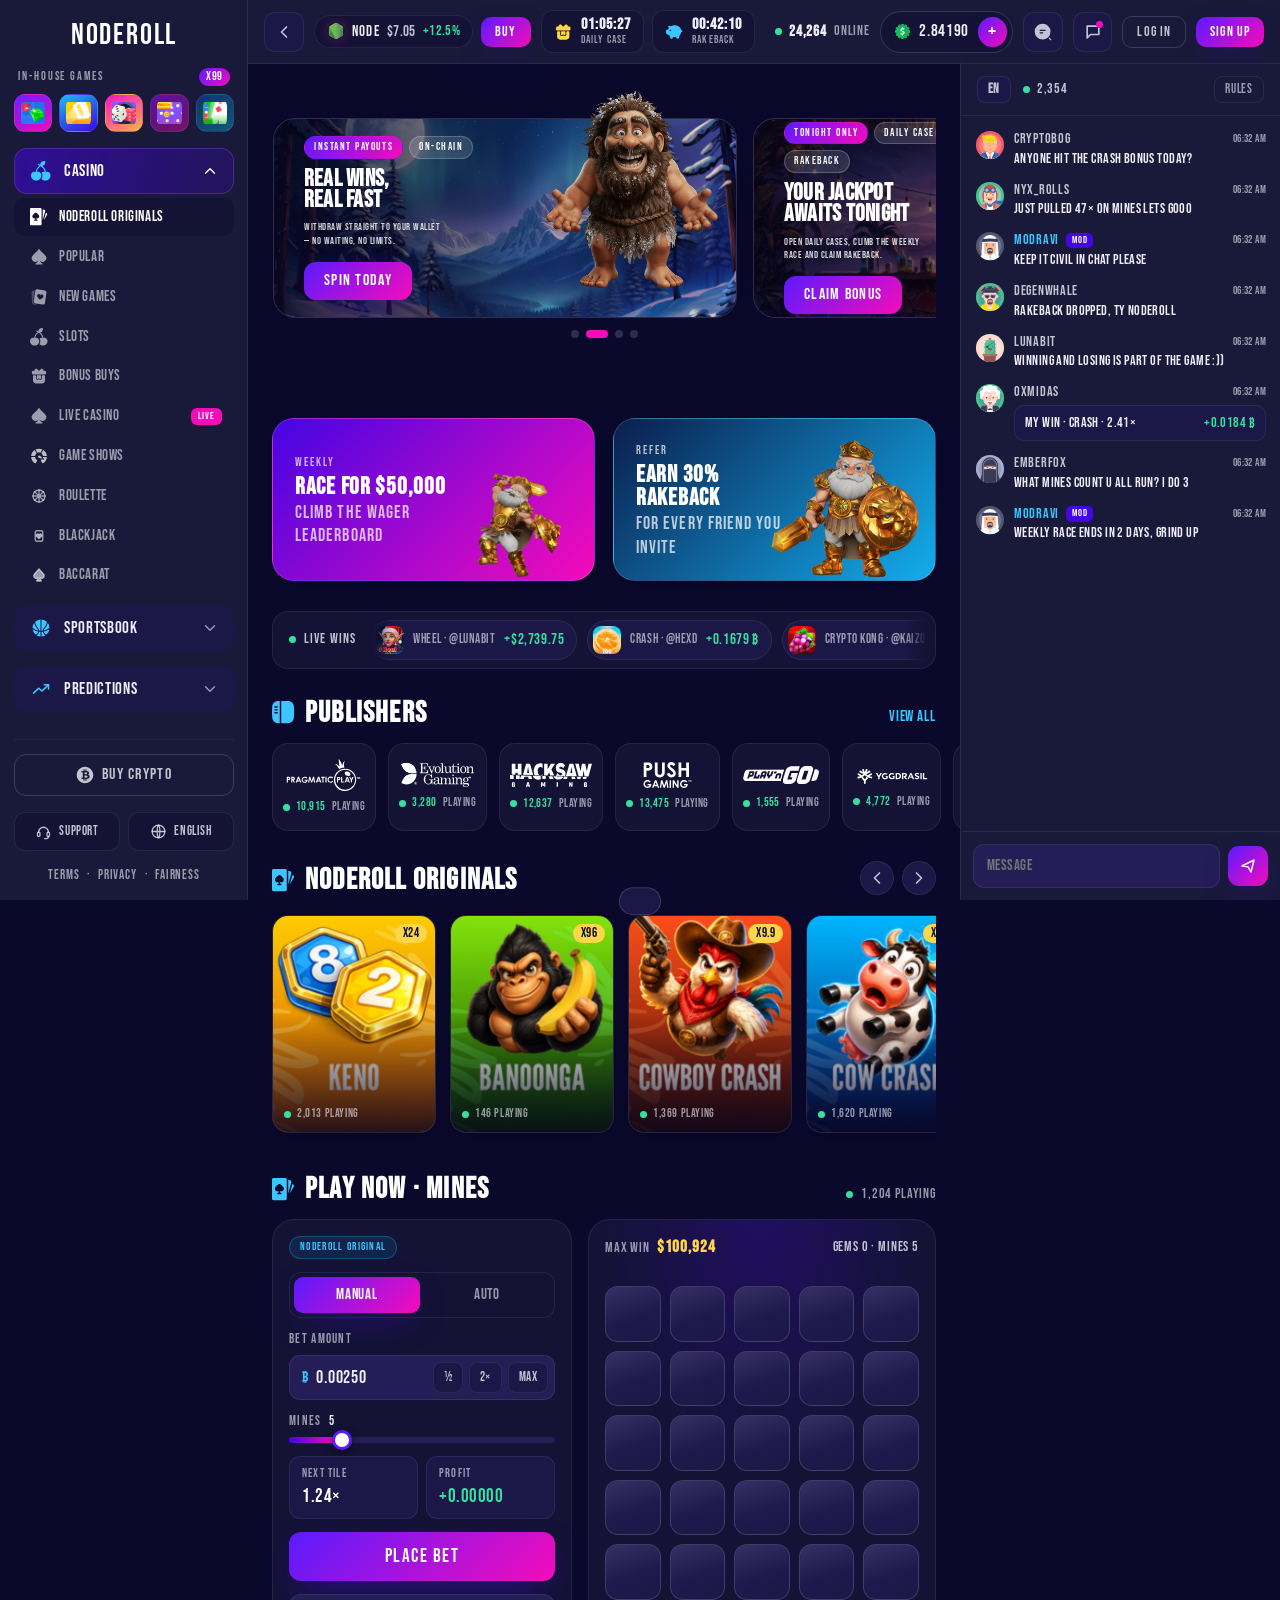
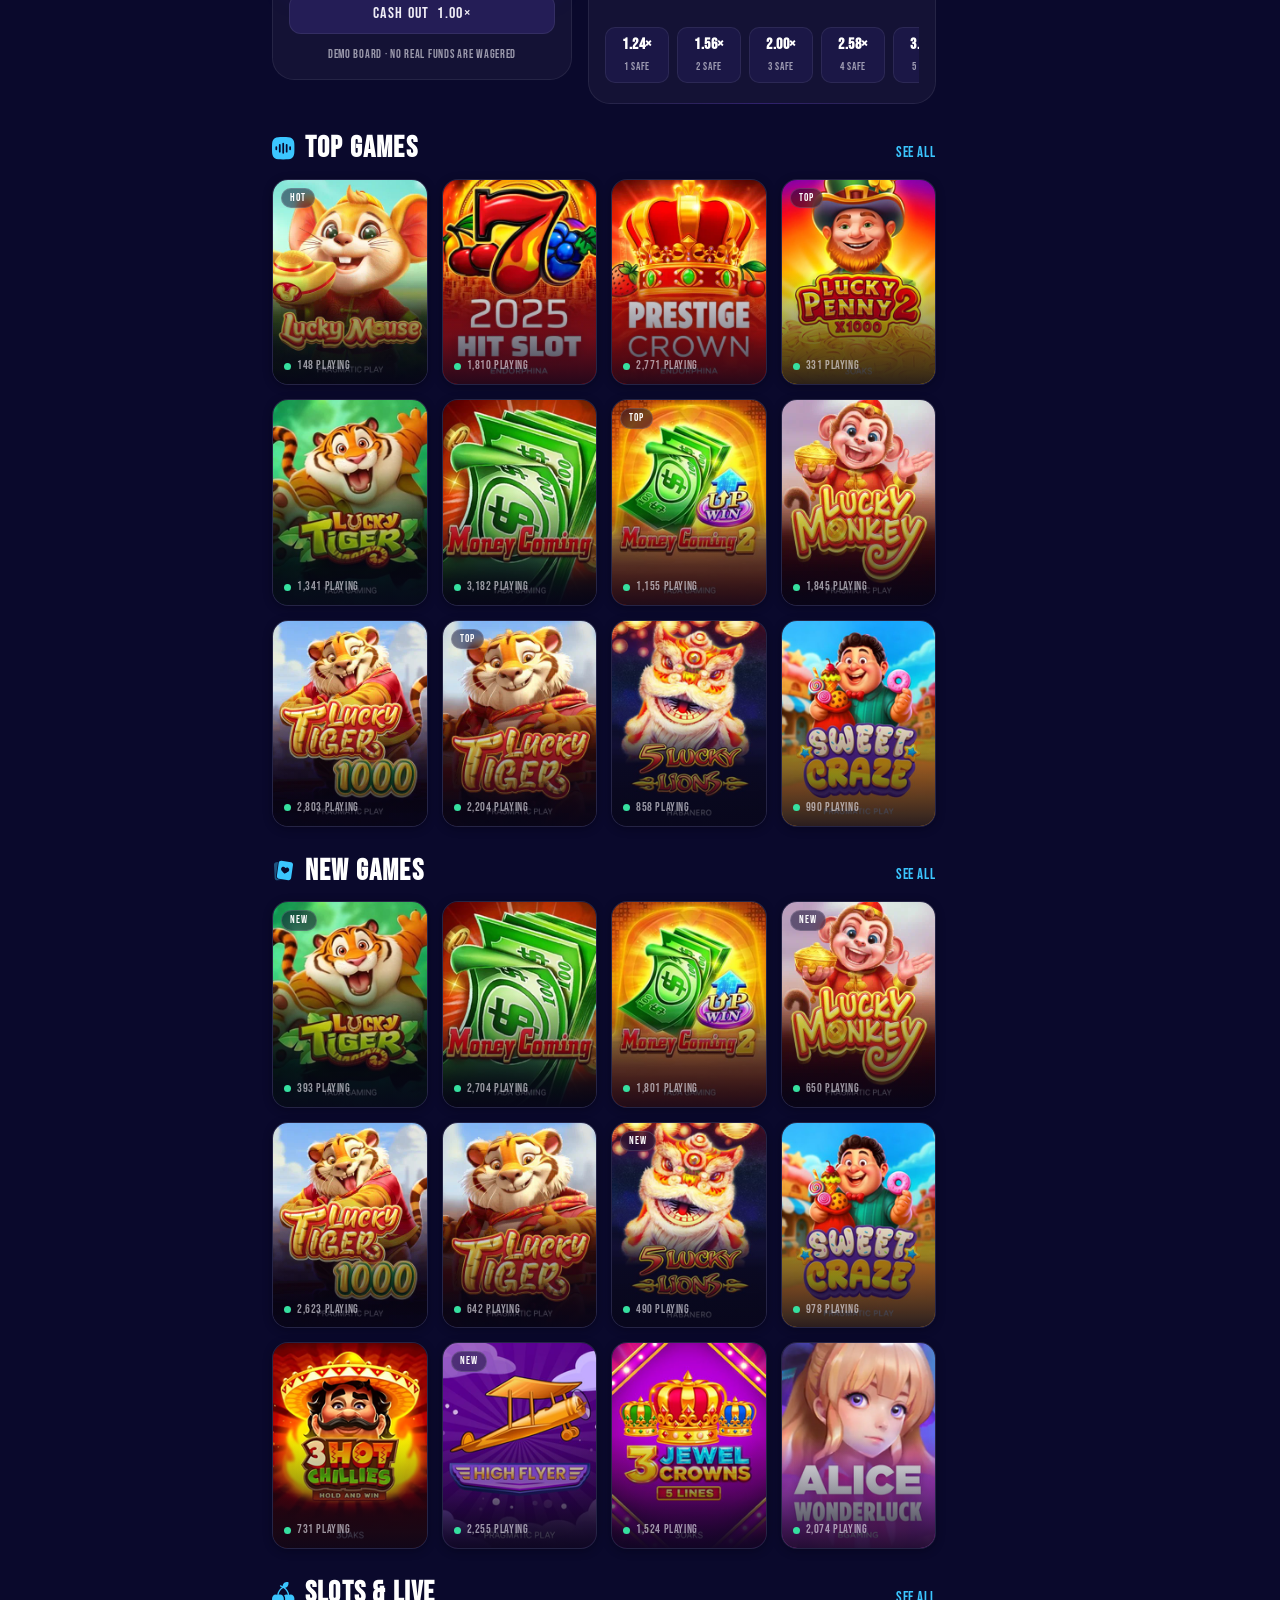
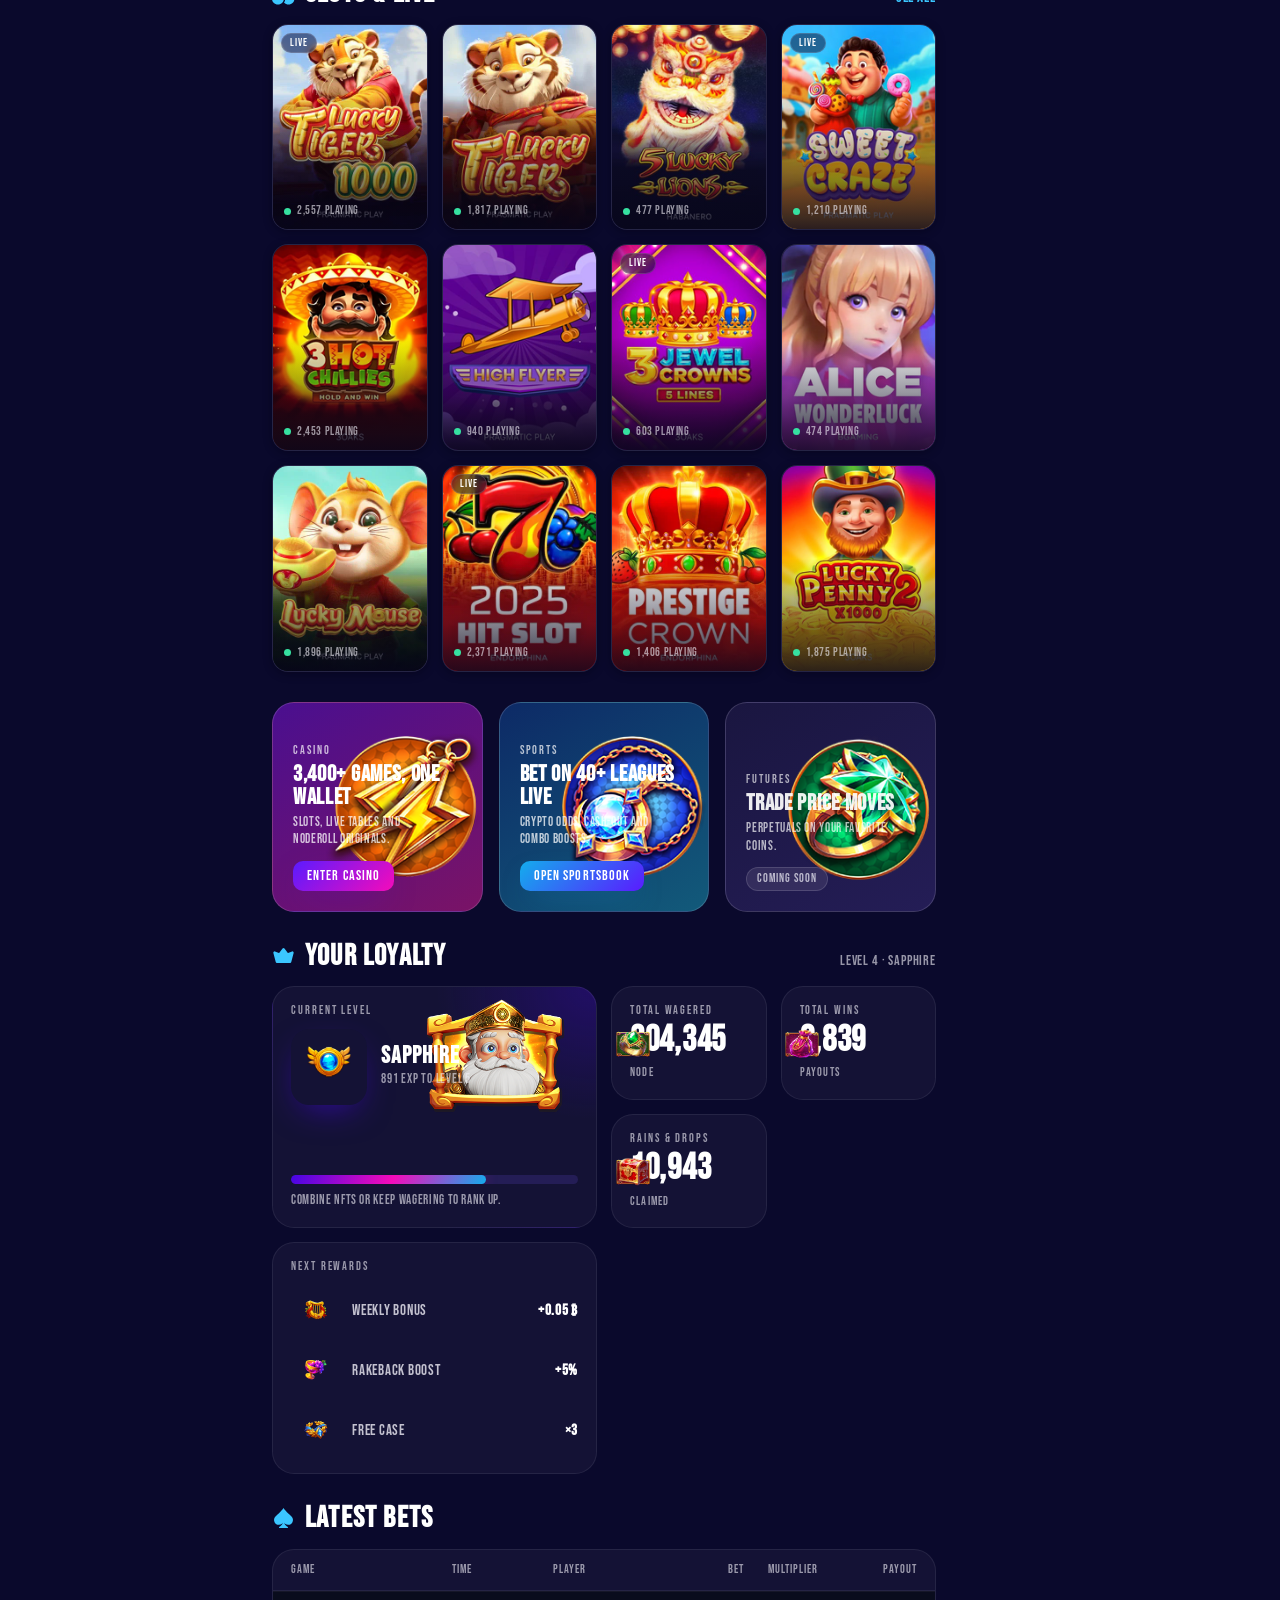
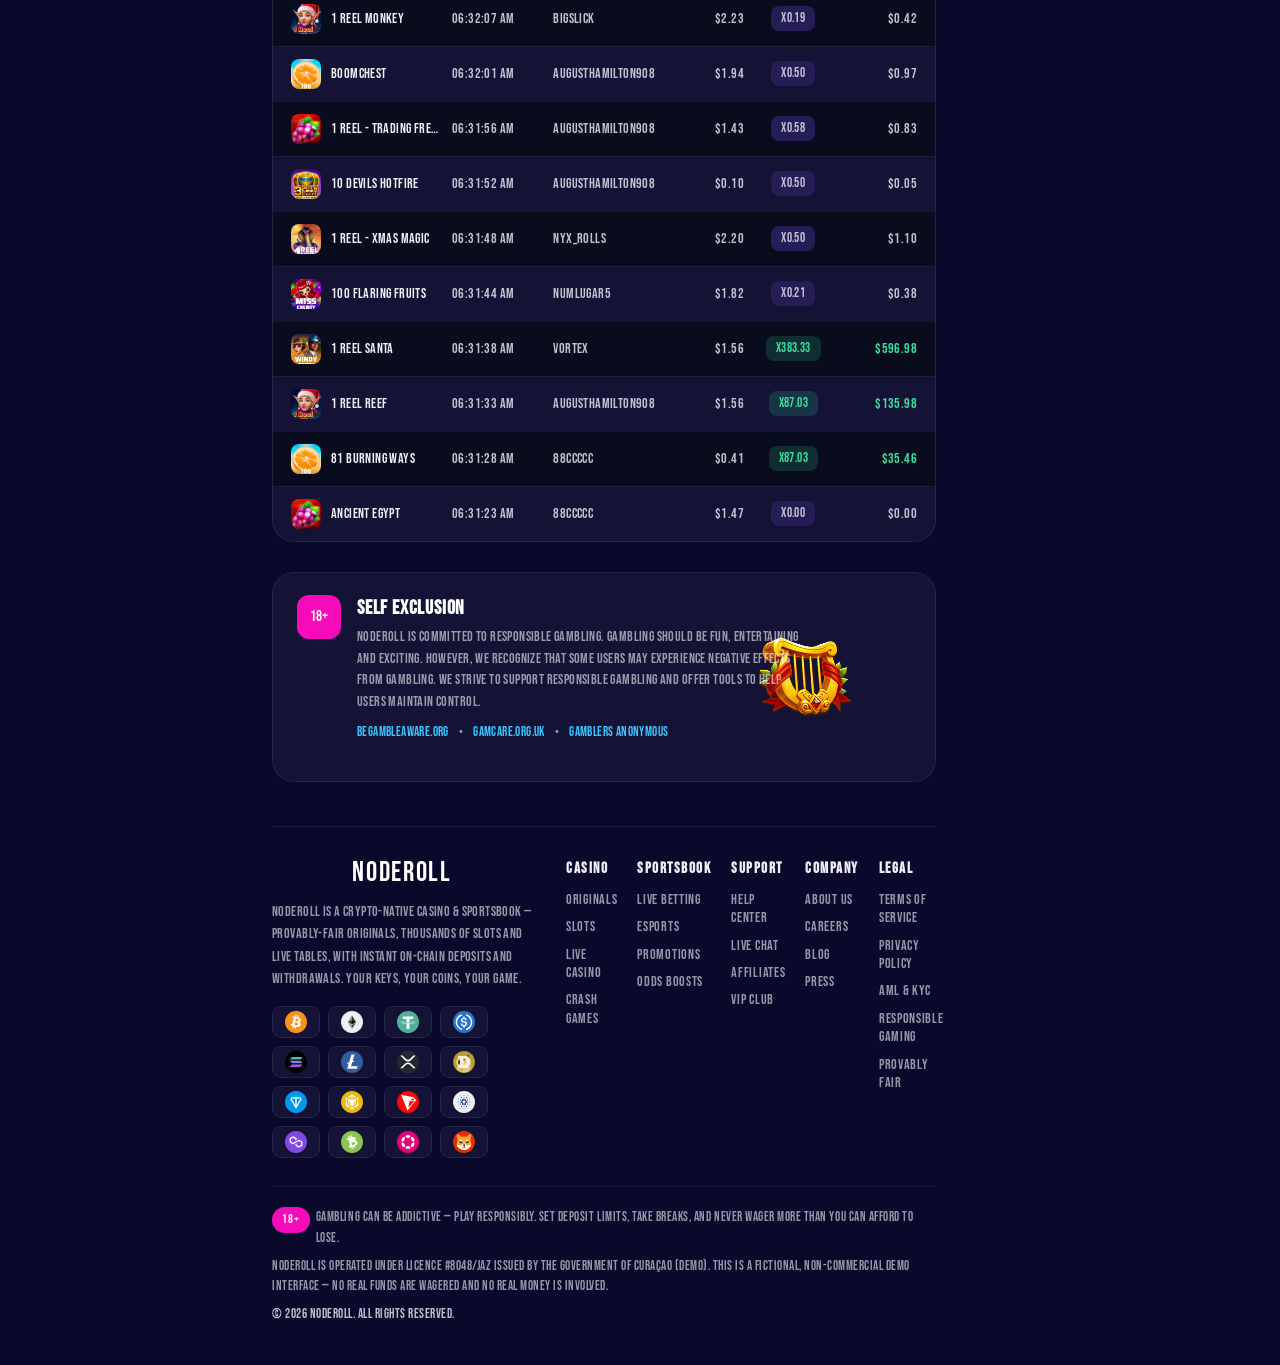
==== commit cc6a0906: "Bigger self-exclusion art, equal promo cards, hero text fit, Mines layout 1. Self-exclusion emblem e" ====
--- a/index.html
+++ b/index.html
@@ -300,13 +300,15 @@
             </form>
 
             <div class="board">
-              <span class="board__char board__char--left" data-mines="left" aria-hidden="true"></span>
-              <span class="board__char board__char--right" data-mines="right" aria-hidden="true"></span>
               <div class="board__top">
                 <span class="board__win">Max win <b>$100,924</b></span>
                 <span class="board__safe" id="safeCount">Gems 0 · Mines 5</span>
               </div>
-              <div class="mines" id="minesGrid" aria-label="Mines board"><!-- JS --></div>
+              <div class="board__mid">
+                <span class="board__char board__char--left" data-mines="left" aria-hidden="true"></span>
+                <div class="mines" id="minesGrid" aria-label="Mines board"><!-- JS --></div>
+                <span class="board__char board__char--right" data-mines="right" aria-hidden="true"></span>
+              </div>
               <div class="multibar" id="multibar"><!-- JS --></div>
             </div>
           </div>
--- a/assets/css/styles.css
+++ b/assets/css/styles.css
@@ -308,13 +308,14 @@
 .hslide__char{position:absolute;right:18px;bottom:0;top:auto;z-index:2;height:114%;width:auto;max-width:42%;
   object-fit:contain;object-position:right bottom;pointer-events:none;filter:drop-shadow(0 14px 26px rgba(0,0,0,.45))}
 .hslide__content{position:relative;z-index:3;display:flex;flex-direction:column;align-items:flex-start;
-  justify-content:center;gap:10px;padding:28px 30px;max-width:62%}
+  justify-content:center;gap:10px;padding:28px 30px;width:62%;container-type:inline-size}
 .hslide__badges{display:flex;flex-wrap:wrap;gap:6px}
 .hbadge{font-size:11px;letter-spacing:.14em;color:#fff;background:rgba(255,255,255,.13);
   border:1px solid rgba(255,255,255,.2);padding:3px 9px;border-radius:99px}
 .hbadge--hot{background:var(--grad-primary);border-color:transparent;box-shadow:var(--glow-plasma)}
-.hslide__title{font-size:clamp(25px,2.9vw,40px);line-height:.9;letter-spacing:.01em;color:#fff}
-.hslide__sub{font-size:14px;letter-spacing:.05em;color:rgba(255,255,255,.82);max-width:34ch}
+/* sized to the slide (container query) so headings never overflow when chat is open */
+.hslide__title{font-size:clamp(17px,10.5cqi,38px);line-height:.9;letter-spacing:.01em;color:#fff;overflow-wrap:break-word}
+.hslide__sub{font-size:clamp(10px,3.8cqi,14px);letter-spacing:.05em;color:rgba(255,255,255,.82);max-width:34ch}
 .hslide__cta{display:flex;gap:10px;margin-top:4px}
 .hero__dots{display:flex;justify-content:center;gap:7px;margin-top:12px}
 .hero__dot{width:8px;height:8px;border-radius:99px;background:var(--line-2);border:0;cursor:pointer;padding:0;
@@ -471,7 +472,7 @@
 .mstep.is-on small{color:rgba(255,255,255,.8)}
 
 /* ============================ promo trio =========================== */
-.promos{display:grid;grid-template-columns:1.2fr 1.2fr .9fr;gap:16px}
+.promos{display:grid;grid-template-columns:repeat(3,1fr);gap:16px;align-items:stretch}
 .pcard{position:relative;border-radius:var(--r-lg);overflow:hidden;border:1px solid var(--line-2);
   min-height:210px;display:flex;flex-direction:column;justify-content:flex-end;padding:20px;
   transition:transform var(--t-pop) var(--ease-out),box-shadow var(--t-pop) var(--ease-out)}
@@ -551,18 +552,18 @@
 @media(hover:hover){.sbtn:hover{background:var(--surface-3);color:var(--ink)}}
 
 /* ----------------------- Mines board characters ----------------------- */
-/* Each character only occupies the real empty margin beside the 460px grid:
-   width = (boardWidth - 500) / 2. When that is <=0 (tight board / small screens)
-   the slot collapses to nothing, so the art is never cropped or overlapped. */
-.board__char{position:absolute;top:0;bottom:0;z-index:0;width:calc((100% - 500px) / 2);
-  display:none;align-items:flex-end;justify-content:center;overflow:hidden;pointer-events:none}
-.board__char:not(:empty){display:flex}
-.board__char img{max-width:100%;max-height:84%;width:auto;height:auto;object-fit:contain;display:block;
+/* Characters live in a flex row beside the centered grid (own columns), so they
+   can never sit behind the grid, the top bar or the multiplier buttons. Each
+   column only takes leftover space; when it runs out the art crops from the
+   OUTER edge (left char from the left, right char from the right). */
+.board__mid{display:flex;align-items:stretch;justify-content:center;gap:0;width:100%}
+.board__mid .mines{flex:0 1 460px;align-self:center}
+.board__char{flex:1 1 0;min-width:0;display:flex;align-items:flex-end;overflow:hidden;pointer-events:none}
+.board__char:empty{display:none}
+.board__char img{height:auto;max-height:340px;width:auto;max-width:none;flex:0 0 auto;object-fit:contain;display:block;
   filter:drop-shadow(0 12px 26px rgba(0,0,0,.45))}
-.board__char--left{left:0}
-.board__char--right{right:0}
-/* keep the board text/grid/multibar above the characters */
-.board__top,.multibar,.mines{position:relative;z-index:1}
+.board__char--left{justify-content:flex-end}   /* sit next to grid; crop off the left */
+.board__char--right{justify-content:flex-start}/* sit next to grid; crop off the right */
 
 /* ----------------------- publishers ----------------------- */
 .pubs{display:grid;grid-template-columns:repeat(8,1fr);gap:12px}
@@ -596,9 +597,9 @@
 
 /* ----------------------- self exclusion ----------------------- */
 .excl{display:flex;gap:16px;align-items:flex-start;background:var(--surface);border:1px solid var(--line);
-  border-radius:var(--r-lg);padding:20px 22px;position:relative;overflow:hidden;min-height:150px}
+  border-radius:var(--r-lg);padding:22px 24px;position:relative;overflow:hidden;min-height:210px}
 .excl__ic,.excl__body{position:relative;z-index:1}
-.excl__char{position:absolute;right:24px;bottom:0;top:0;width:210px;z-index:0;display:none}
+.excl__char{position:absolute;right:26px;bottom:0;top:0;width:300px;z-index:0;display:none}
 .excl__char:not(:empty){display:block}
 .excl__char .excl__img{height:100%;width:100%;object-fit:contain;object-position:right bottom}
 .excl__ic{flex:0 0 auto;width:44px;height:44px;border-radius:12px;display:grid;place-items:center;
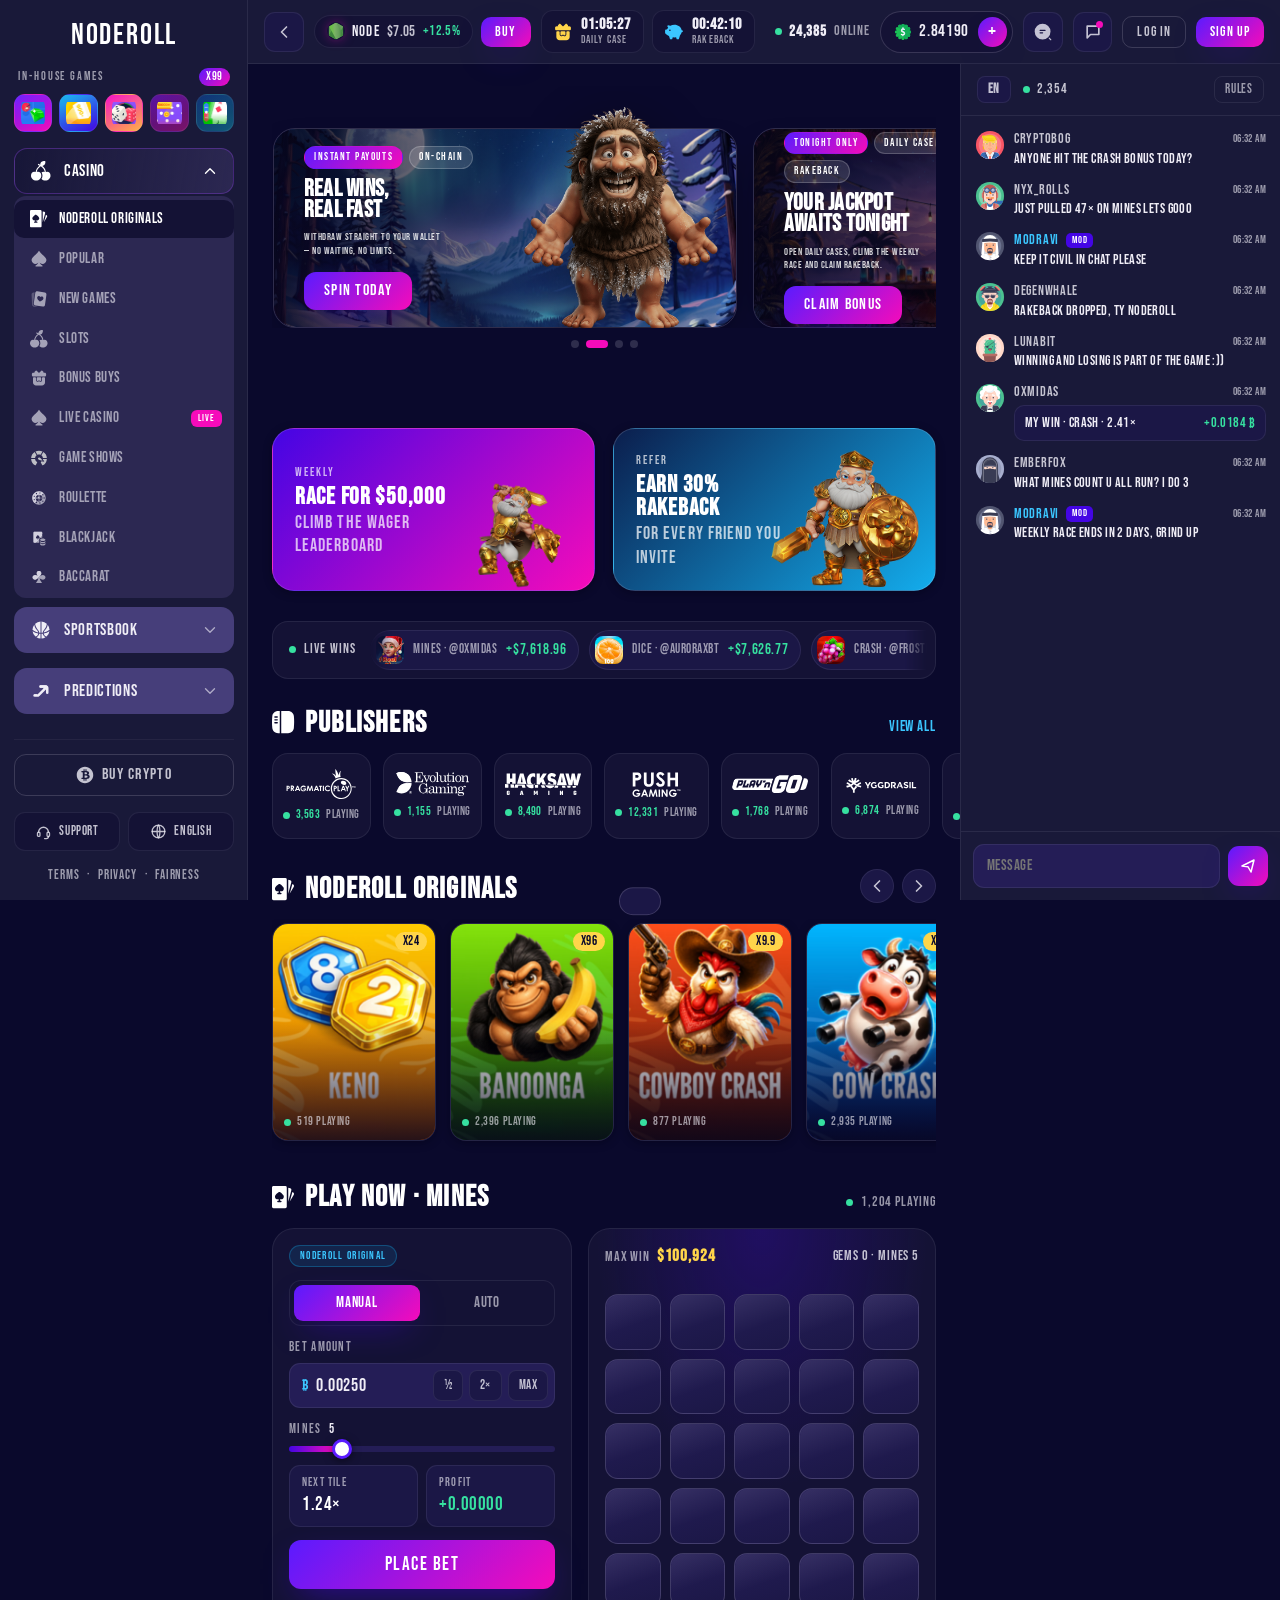
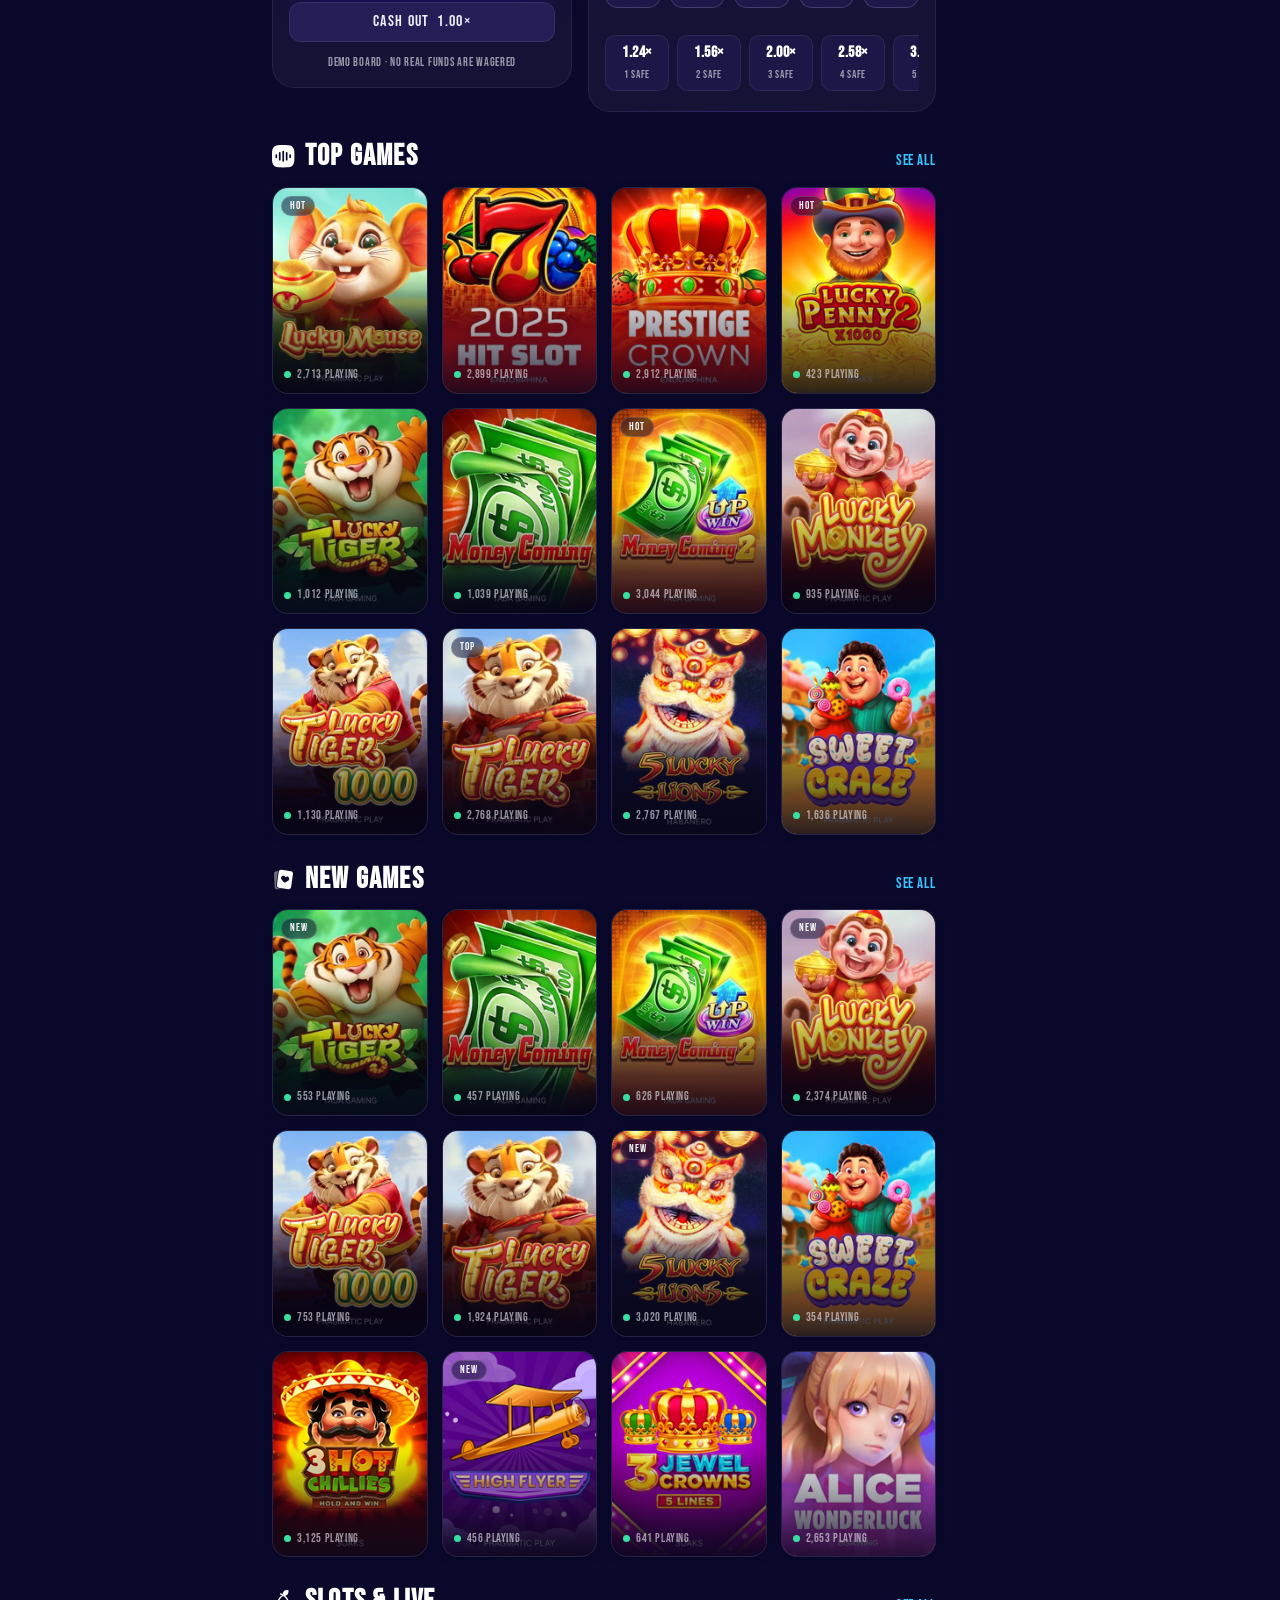
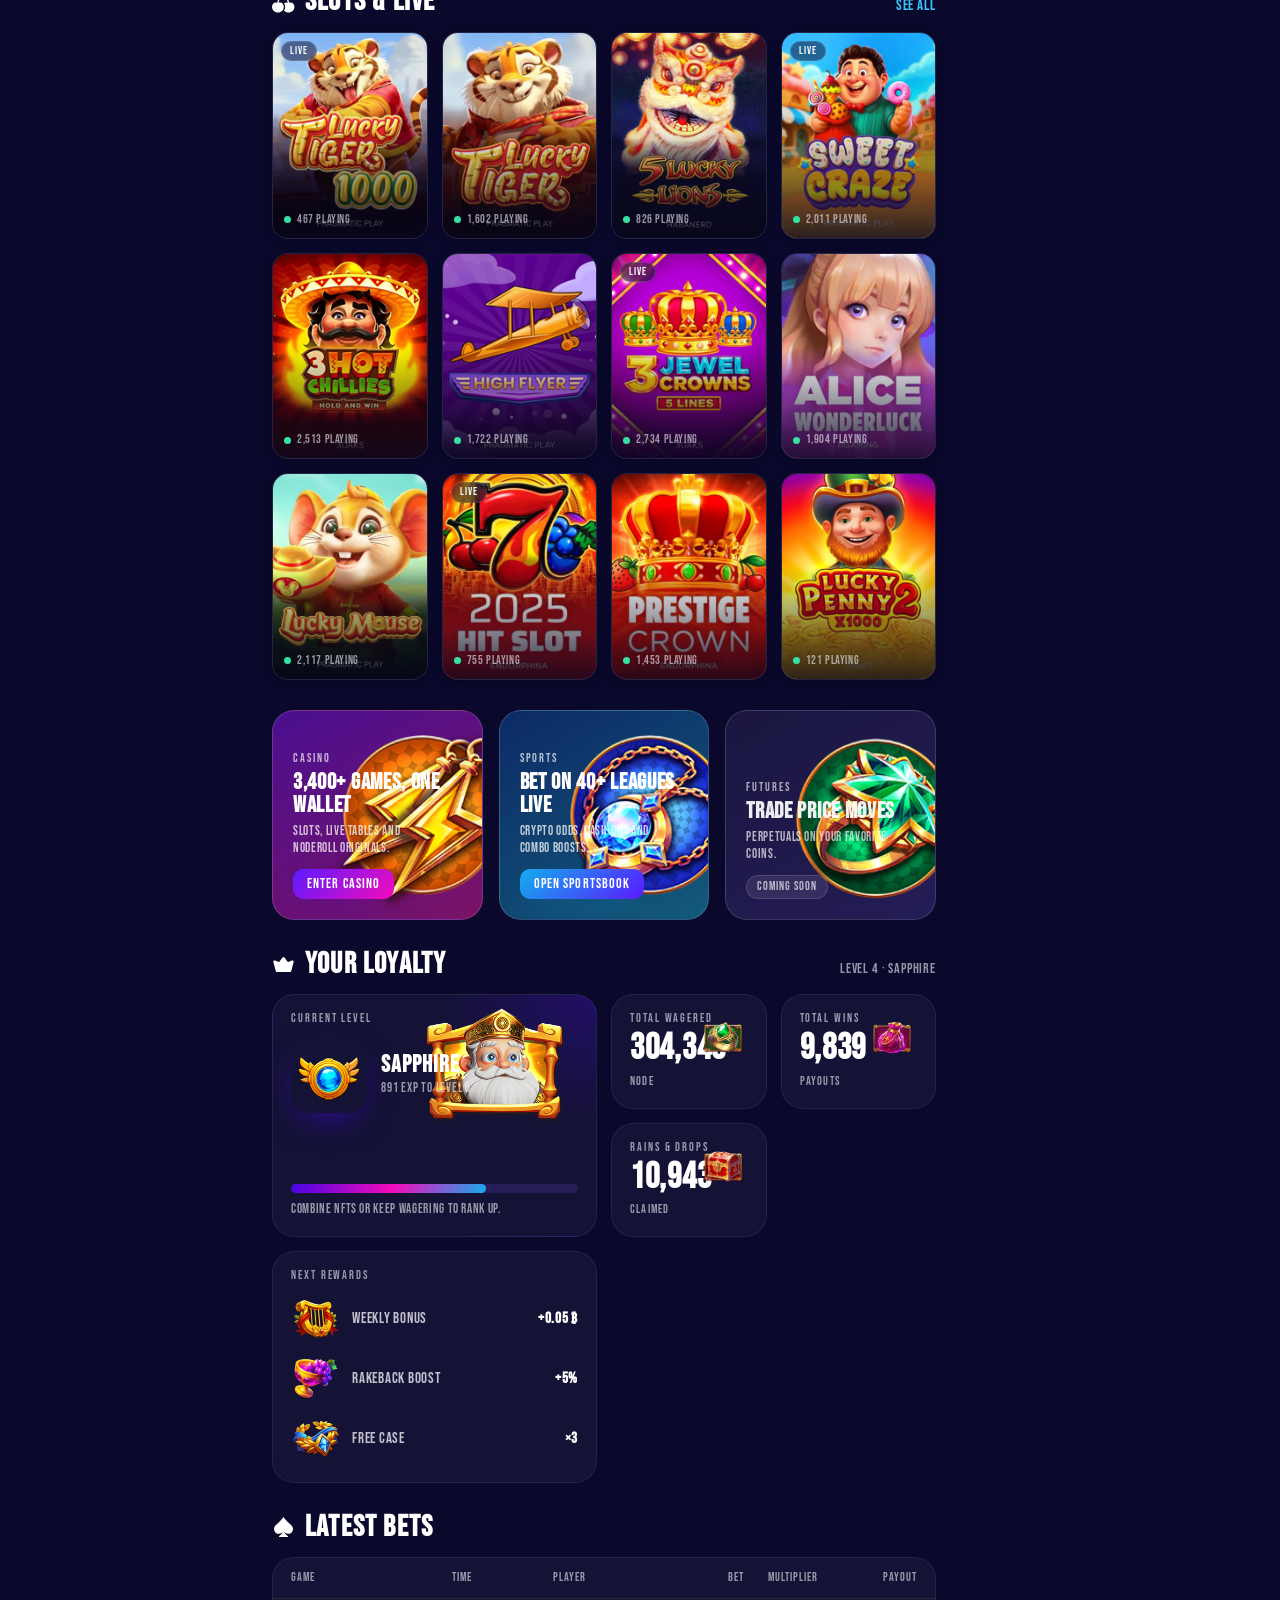
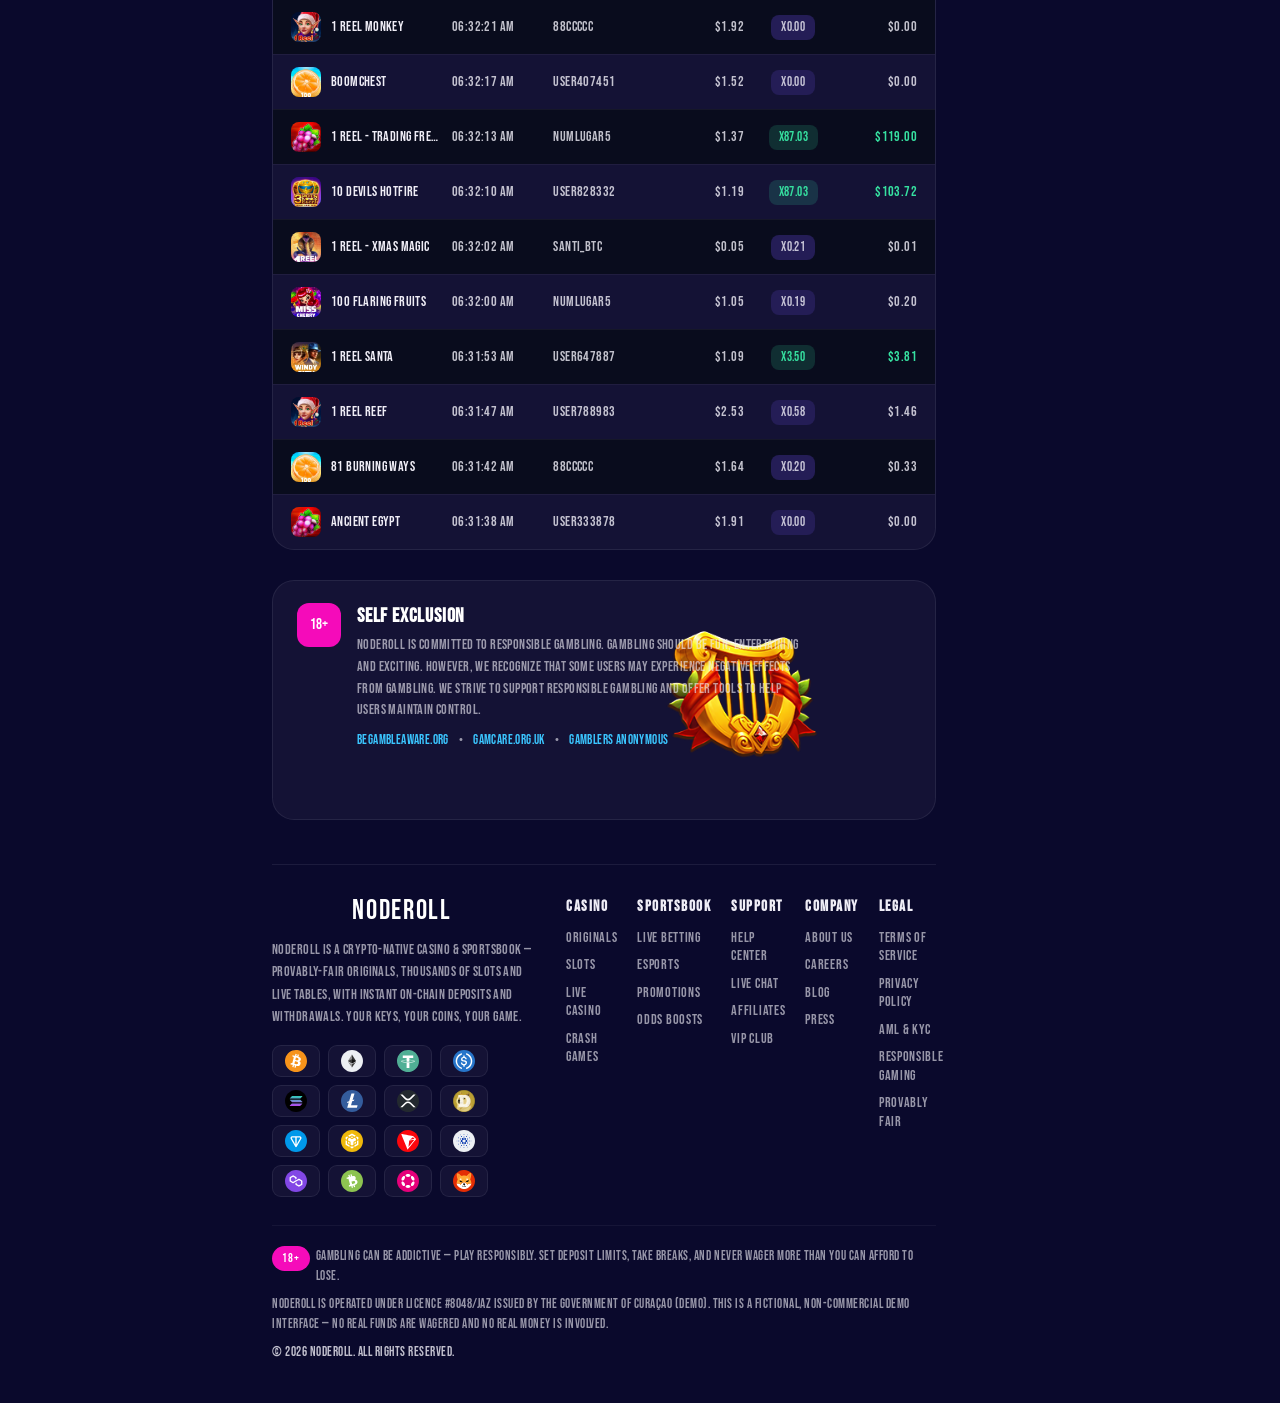
==== commit d5ab9c16: "Add mobile bottom nav bar and top-bar logo - Bottom nav (Stake/Roobet-style) on mobile: Casino, Spor" ====
--- a/index.html
+++ b/index.html
@@ -175,6 +175,7 @@
     <header class="topbar">
       <button class="iconbtn topbar__menu" id="menuBtn" data-topnav="menu" aria-label="Toggle navigation" aria-expanded="false"><svg class="ic"><use href="#ic-menu"/></svg></button>
       <button class="iconbtn topbar__collapse" id="sidebarToggle" aria-label="Collapse sidebar" aria-expanded="true"><svg class="ic"><use href="#ic-chevL"/></svg></button>
+      <a class="logo topbar__logo" href="#" aria-label="NodeRoll home">NodeRoll</a>
 
       <div class="coin">
         <span class="coin__mark" data-ui="node" aria-hidden="true"></span>
@@ -486,6 +487,15 @@
 
     </div><!-- /content-grid -->
   </div><!-- /main-region -->
+
+  <!-- ===================== MOBILE BOTTOM NAV ===================== -->
+  <nav class="botbar" aria-label="Quick navigation">
+    <a class="botbar__item" href="#originals" data-bnav><span class="botbar__ic"><svg class="ic"><use href="#ic-spade"/></svg></span><span class="botbar__lbl">Casino</span></a>
+    <a class="botbar__item" href="#top" data-bnav><span class="botbar__ic"><svg class="ic"><use href="#ic-trophy"/></svg></span><span class="botbar__lbl">Sports</span></a>
+    <button class="botbar__item botbar__item--mid" type="button" id="botSearch" aria-label="Search"><span class="botbar__ic"><svg class="ic"><use href="#ic-search"/></svg></span><span class="botbar__lbl">Search</span></button>
+    <a class="botbar__item" href="#promos" data-bnav><span class="botbar__ic"><svg class="ic"><use href="#ic-gift"/></svg></span><span class="botbar__lbl">Promos</span></a>
+    <button class="botbar__item" type="button" id="botChat" aria-label="Toggle chat"><span class="botbar__ic"><svg class="ic"><use href="#ic-chat"/></svg></span><span class="botbar__lbl">Chat</span></button>
+  </nav>
 </div><!-- /app -->
 
 <div class="toast" id="toast" role="status" aria-live="polite"></div>
--- a/assets/css/styles.css
+++ b/assets/css/styles.css
@@ -92,7 +92,7 @@
   min-height:100dvh;
   overflow-x:hidden;
 }
-img,svg{display:block;max-width:100%}
+img,svg{display:block;max-width:300%}
 a{color:inherit;text-decoration:none}
 button,input{font:inherit;color:inherit;letter-spacing:inherit}
 button{background:none;border:0;cursor:pointer}
@@ -198,21 +198,21 @@
 /* accordion nav (grouped pills) */
 .navgroup{display:flex;flex-direction:column}
 .navgroup__head,.navlink{display:flex;align-items:center;gap:11px;width:100%;text-align:left;
-  padding:12px 14px;border-radius:13px;background:var(--surface-2);border:1px solid transparent;color:var(--ink);
+  padding:12px 14px;border-radius:13px;background:rgb(70 62 122);border:1px solid transparent;color:var(--ink);
   font-size:17px;letter-spacing:.04em;cursor:pointer;touch-action:manipulation;
   transition:background var(--t-pop) var(--ease-out),color var(--t-pop) var(--ease-out),transform var(--t-press) var(--ease-out)}
 .navgroup__head:active,.navlink:active{transform:scale(.99)}
-.navgroup__ic{width:24px;display:grid;place-items:center;color:var(--neon-1);flex:0 0 auto}
+.navgroup__ic{width:24px;display:grid;place-items:center;flex:0 0 auto}
 .navgroup__ic .ic{width:20px;height:20px}
 .navgroup__label{flex:1;line-height:1}
 .navgroup__chev{width:18px;height:18px;flex:0 0 auto;color:var(--ink-3);transition:transform var(--t-pop) var(--ease-out)}
 @media (hover:hover){.navgroup__head:hover,.navlink:hover{background:var(--surface-3)}}
 .navgroup.is-open>.navgroup__head,.navlink.is-active{
-  background:linear-gradient(100deg,rgba(68,5,228,.55),rgba(68,5,228,.2));color:#fff;border-color:rgba(122,60,200,.45)}
+  background:linear-gradient(100deg, rgb(20 18 53 / 34%), rgb(44 40 82));color:#fff;border-color:rgba(122,60,200,.45)}
 .navgroup.is-open>.navgroup__head .navgroup__chev{transform:rotate(180deg);color:#fff}
 /* smooth height via grid-rows 0fr -> 1fr */
 .navgroup__panel{display:grid;grid-template-rows:0fr;transition:grid-template-rows var(--t-panel) var(--ease-out)}
-.navgroup.is-open>.navgroup__panel{grid-template-rows:1fr}
+.navgroup.is-open>.navgroup__panel{grid-template-rows:1fr;background-color: rgb(44 40 82);border-radius: 12px;margin-top: 2px;}
 .navgroup__list{overflow:hidden;min-height:0;display:flex;flex-direction:column;gap:2px;padding:4px 0 2px}
 .navsub{display:flex;align-items:center;gap:11px;padding:9px 12px 9px 16px;border-radius:10px;
   color:var(--ink-3);font-size:15px;letter-spacing:.04em;
@@ -222,8 +222,8 @@
 .navsub.is-active{color:#fff;background:var(--surface)}
 .navsub.is-active .ic{color:var(--pulse-1)}
 .navsub__badge{margin-left:auto;font-size:10px;letter-spacing:.1em;background:var(--pulse);color:#fff;padding:2px 7px;border-radius:6px}
-.navblock{display:flex;flex-direction:column;gap:2px;background:var(--surface-2);border-radius:13px;padding:6px}
-.sidestat{background:var(--surface);border:1px solid var(--line);border-radius:13px;padding:12px 14px;display:flex;flex-direction:column;gap:3px}
+.navblock{display:flex;flex-direction:column;gap:2px;background:rgb(44 40 82);border-radius:13px;padding:6px}
+.sidestat{background:rgb(44 40 82);border:1px solid var(--line);border-radius:13px;padding:12px 14px;display:flex;flex-direction:column;gap:3px}
 .sidestat__label{font-size:12px;letter-spacing:.08em;color:var(--ink-3)}
 .sidestat__num{font-size:21px;letter-spacing:.04em;color:#fff;line-height:1}
 
@@ -238,6 +238,7 @@
   background:rgb(25 25 57);border-bottom:1px solid var(--line)}
 .topbar__menu{display:none}
 .topbar__collapse{display:grid;flex:0 0 auto}
+.topbar__logo{display:none;flex:0 0 auto;font-size:24px;line-height:1;padding:0 2px;color:#fff}
 .topbar__spacer{flex:1}
 
 .coin{display:flex;align-items:center;gap:7px;padding:6px 12px;border-radius:var(--r-pill);
@@ -285,7 +286,7 @@
 .section__head{display:flex;align-items:flex-end;justify-content:space-between;gap:16px}
 .section__title{font-size:clamp(22px,2.4vw,30px);letter-spacing:.04em;color:#fff;line-height:.95;display:flex;align-items:center;gap:10px}
 .section__ic{width:23px;height:23px;color:var(--neon-1);flex:0 0 auto}
-.section__title .uic{width:23px;height:23px;color:var(--neon-1);flex:0 0 auto}
+.section__title .uic{width:23px;height:23px;flex:0 0 auto}
 .section__meta{display:flex;align-items:center;gap:8px;color:var(--ink-3);font-size:14px;letter-spacing:.06em}
 .section__all{color:var(--neon-1);font-size:15px;letter-spacing:.06em;transition:color var(--t-pop) var(--ease-out)}
 @media(hover:hover){.section__all:hover{color:#fff}}
@@ -294,7 +295,7 @@
 /* =============================== hero ============================== */
 .hero{position:relative;margin-bottom:18px}
 .hero__track{display:flex;gap:16px;overflow-x:auto;scroll-snap-type:x mandatory;
-  scrollbar-width:none;-ms-overflow-style:none;padding-top:32px}
+  scrollbar-width:none;-ms-overflow-style:none;padding-top:42px}
 .hero__track::-webkit-scrollbar{display:none}
 /* exactly 2 banners in view */
 .hslide{position:relative;flex:0 0 calc(100% / 2 - 8px);scroll-snap-align:start;
@@ -305,7 +306,7 @@
 .hslide__scrim{position:absolute;inset:0;z-index:1;border-radius:var(--r-lg);
   background:linear-gradient(90deg,rgba(6,5,26,.84) 0%,rgba(6,5,26,.52) 44%,rgba(6,5,26,0) 72%)}
 /* character bleeds ~14% above the banner for a 3D pop (track padding keeps it un-clipped) */
-.hslide__char{position:absolute;right:18px;bottom:0;top:auto;z-index:2;height:114%;width:auto;max-width:42%;
+.hslide__char{position:absolute;right:18px;bottom:-35px;top:auto;z-index:2;height:130%;width:auto;max-width:42%;
   object-fit:contain;object-position:right bottom;pointer-events:none;filter:drop-shadow(0 14px 26px rgba(0,0,0,.45))}
 .hslide__content{position:relative;z-index:3;display:flex;flex-direction:column;align-items:flex-start;
   justify-content:center;gap:10px;padding:28px 30px;width:62%;container-type:inline-size}
@@ -340,7 +341,7 @@
 .pcard__art img{width:300px;height:300px;object-fit:contain;display:block}
 .rw__img{width:200%;height:200%;object-fit:contain;display:block}
 .msg__avimg{width:100%;height:100%;object-fit:cover;border-radius:inherit;display:block}
-.tile__icimg{width:300%;height:300%;object-fit:contain;display:block}
+.tile__icimg{width:100%;height:100%;object-fit:contain;display:block}
 .level__img{width:140%;height:140%;margin-top: -11px;object-fit:contain;display:block}
 
 /* side promos */
@@ -499,7 +500,7 @@
 .level__char{position:absolute;right:-10px;bottom:0;top:-50px;height:100%;z-index:0;pointer-events:none}
 .level__char:empty{display:none}
 .level__char .level__img{height:100%;width:auto;max-width:220px;object-fit:contain;object-position:right bottom}
-.tile__ic{position:absolute;top:-21px;right:107px;width:52px;height:52px;z-index:2}
+.tile__ic{position:absolute;top:14px;right:14px;width:58px;height:58px;z-index:2}
 .tile__ic:empty{display:none}
 .tile--stat{justify-content:center}
 .tile--stat strong{font-size:36px;letter-spacing:.02em;color:#fff;line-height:.9}
@@ -597,9 +598,9 @@
 
 /* ----------------------- self exclusion ----------------------- */
 .excl{display:flex;gap:16px;align-items:flex-start;background:var(--surface);border:1px solid var(--line);
-  border-radius:var(--r-lg);padding:22px 24px;position:relative;overflow:hidden;min-height:210px}
+  border-radius:var(--r-lg);padding:22px 24px;position:relative;overflow:hidden;min-height:240px}
 .excl__ic,.excl__body{position:relative;z-index:1}
-.excl__char{position:absolute;right:26px;bottom:0;top:0;width:300px;z-index:0;display:none}
+.excl__char{position:absolute;right:26px;bottom:-42px;width:420px;height:140%;z-index:0;display:none}
 .excl__char:not(:empty){display:block}
 .excl__char .excl__img{height:100%;width:100%;object-fit:contain;object-position:right bottom}
 .excl__ic{flex:0 0 auto;width:44px;height:44px;border-radius:12px;display:grid;place-items:center;
@@ -657,7 +658,40 @@
 /* utilities */
 .hide-sm{}
 
+/* ===================== mobile bottom nav (Stake/Roobet-style) ===================== */
+.botbar{display:none}
+@media (max-width:860px){
+  .botbar{display:grid;grid-template-columns:repeat(5,1fr);align-items:stretch;
+    position:fixed;left:0;right:0;bottom:0;z-index:var(--z-sticky);
+    height:calc(62px + env(safe-area-inset-bottom,0px));
+    padding:0 4px env(safe-area-inset-bottom,0px);
+    background:rgb(20 20 48);border-top:1px solid var(--line);
+    box-shadow:0 -12px 30px -18px rgba(4,3,20,.95)}
+  .botbar__item{display:flex;flex-direction:column;align-items:center;justify-content:center;gap:3px;
+    min-width:0;height:62px;color:var(--ink-3);font-size:11px;letter-spacing:.05em;
+    background:none;border:0;touch-action:manipulation;
+    transition:color var(--t-pop) var(--ease-out),transform var(--t-press) var(--ease-out)}
+  .botbar__ic{display:grid;place-items:center}
+  .botbar__ic .ic{width:23px;height:23px}
+  .botbar__lbl{line-height:1;white-space:nowrap}
+  .botbar__item:active{transform:scale(.93)}
+  .botbar__item.is-active{color:var(--ink)}
+  .botbar__item.is-active .ic{color:var(--neon-1)}
+  @media (hover:hover){.botbar__item:hover{color:var(--ink)}}
+  /* elevated center action */
+  .botbar__item--mid{justify-content:flex-end}
+  .botbar__item--mid .botbar__ic{width:54px;height:54px;border-radius:50%;margin-top:-24px;
+    background:var(--grad-primary);color:#fff;box-shadow:var(--glow-plasma);border:4px solid rgb(20 20 48)}
+  .botbar__item--mid .botbar__ic .ic{width:25px;height:25px}
+  /* keep page content & chat clear of the fixed bar */
+  .content{padding-bottom:calc(80px + env(safe-area-inset-bottom,0px))}
+  .app.nav-open .botbar{display:none}
+}
+
 /* ============================== responsive ========================= */
+/* jumped-to sections clear the sticky top bar */
+[id]{scroll-margin-top:calc(var(--topbar-h) + 10px)}
+
 @media (max-width:1180px){
   .hslide{flex-basis:calc(100% / 1.5 - 8px)}
   .promo-row{flex-wrap:wrap}
@@ -675,15 +709,18 @@
   .promos{grid-template-columns:1fr}
   .footer__top{grid-template-columns:1fr;gap:26px}
   .footer__nav{grid-template-columns:repeat(3,1fr)}
-  .grid{grid-template-columns:repeat(4,1fr)}
+  .grid,.content-grid.chat-collapsed .grid{grid-template-columns:repeat(4,1fr)}
   .pubs{grid-template-columns:repeat(4,1fr)}
 }
 @media (max-width:980px){
   .hslide{flex-basis:88%}
   .hslide__content{max-width:78%}
-  .grid{grid-template-columns:repeat(3,1fr)}
+  .grid,.content-grid.chat-collapsed .grid{grid-template-columns:repeat(3,1fr)}
   .excl__char{display:none !important}
   .excl__txt{max-width:none}
+  /* side characters waste width on tablet — drop them so the board centers full */
+  .board__char{display:none !important}
+  .mines{max-width:520px}
 }
 @media (max-width:860px){
   .app{grid-template-columns:1fr}
@@ -692,22 +729,82 @@
   .app.nav-open .sidebar{transform:none;box-shadow:var(--sh-pop)}
   .topbar__menu{display:grid}
   .topbar__collapse{display:none}
+  .topbar__logo{display:block}
   .gifts,.onlinestat,.hide-sm{display:none}
+  /* chat + search live in the bottom bar on mobile — keep the top bar light */
+  .iconbtn--chat,.topbar [data-topnav="search"]{display:none}
+  /* chat drawer stops above the bottom bar so its Chat toggle stays tappable */
+  .chat{height:auto;bottom:calc(62px + env(safe-area-inset-bottom,0px))}
+  .topbar{gap:8px;padding:0 12px}
+  .topbar__menu,.topbar .iconbtn,.balance,.coin__buy,.topbar .btn{flex:0 0 auto}
+  .coin__delta{display:none}
   .content{padding:16px 14px 32px}
   .footer__nav{grid-template-columns:repeat(2,1fr);gap:16px}
   .pubs{grid-template-columns:repeat(3,1fr)}
   .bets__head,.bet{grid-template-columns:2fr 1fr 1fr 1fr}
   .bets__head>:nth-child(2),.bets__head>:nth-child(3),.bet__time,.bet__player{display:none}
 }
-@media (max-width:520px){
-  .hslide{flex-basis:92%}
-  .hslide__content{max-width:84%;padding:18px}
+@media (max-width:680px){
+  /* the NODE price ticker + its Buy button are non-essential on phones */
+  .coin,.coin__buy{display:none}
+  .content{gap:24px}
+  .hslide{flex-basis:94%}
+  .hslide__content{max-width:86%;padding:20px 22px}
+  /* stack promos full-width so each character has room (no letterboxing) */
+  .promo-row{flex-direction:column;gap:14px}
+  .spromo{padding:18px;min-height:132px}
+  .spromo h3{font-size:21px}
+  .spromo p{font-size:15px}
+  .spromo__txt{max-width:58%}
+  .spromo__img{height:150%;max-width:46%;right:10px}
+  /* race art is a landscape image, so it needs more width to match the
+     refer character's height (refer is the reference size) */
+  .spromo--a .spromo__txt{max-width:52%}
+  .spromo--a .spromo__img{height:200%;max-width:67%}
+}
+@media (max-width:560px){
+  .content{padding:14px 12px 28px;gap:22px}
+  .section__title{font-size:clamp(20px,6vw,26px)}
+  /* hero: taller so heading + CTAs never bleed out; CTAs wrap; tighter type */
+  .hslide{flex-basis:96%;min-height:222px}
+  .hslide__content{max-width:none;width:60%;padding:14px;gap:7px;justify-content:center}
+  .hslide__char{height:122%;bottom:-8px;right:6px;max-width:40%}
+  .hbadge{font-size:10px;padding:2px 7px}
+  .hslide__cta{flex-wrap:wrap;gap:8px}
+  .hslide__cta .btn{padding:9px 14px;font-size:14px}
   .bento{grid-template-columns:1fr}
   .tile--level,.tile--rewards{grid-column:span 1}
-  .coin__delta{display:none}
-  .grid{grid-template-columns:repeat(2,1fr)}
+  /* level: reserve right space so the bar/text never sit under the (bigger) character */
+  .tile--level{grid-row:auto;min-height:172px;padding-right:150px}
+  .level__char{top:auto;bottom:0;right:2px;height:auto}
+  .level__char .level__img{height:auto;width:142px;max-width:none;margin-top:0;object-position:right bottom}
+  .level__badge{width:58px;height:58px;border-radius:14px;font-size:20px}
+  .level__meta strong{font-size:21px}
+  .grid,.content-grid.chat-collapsed .grid{grid-template-columns:repeat(2,1fr)}
   .pubs{grid-template-columns:repeat(2,1fr)}
-  .excl{flex-direction:column;gap:12px}
+  .excl{flex-direction:column;gap:12px;padding:18px}
+  .promo-row{gap:12px;margin-top:24px}
+  /* bigger stat icons, centered on the right of the full-width tile */
+  .tile__ic{top:50%;right:14px;transform:translateY(-50%);width:84px;height:84px}
+  .tile--stat{min-height:132px;padding-right:112px}
+  .tile--stat strong{font-size:30px}
+  /* tighter mines board */
+  .board{padding:12px}
+  .mines{gap:7px}
+  /* latest bets → 3 columns (Game · Multiplier · Payout) */
+  .bets__head,.bet{grid-template-columns:2fr 1fr 1fr;padding:11px 14px}
+  .bets__head>:nth-child(4),.bet>:nth-child(4){display:none}
+}
+@media (max-width:400px){
+  .topbar{gap:5px;padding:0 8px}
+  .balance{padding:4px 4px 4px 8px;gap:5px}
+  .balance__amt{font-size:13.5px}
+  .balance__cur{display:none}        /* drop the currency glyph to make room */
+  .balance__add{width:26px;height:26px;font-size:18px}
+  .btn--sm{padding:6px 10px;font-size:12px}
+  .logo{font-size:26px}
+  .topbar__logo{font-size:20px}
+  .ingame{font-size:16px}
 }
 
 /* nav-open backdrop on mobile */
